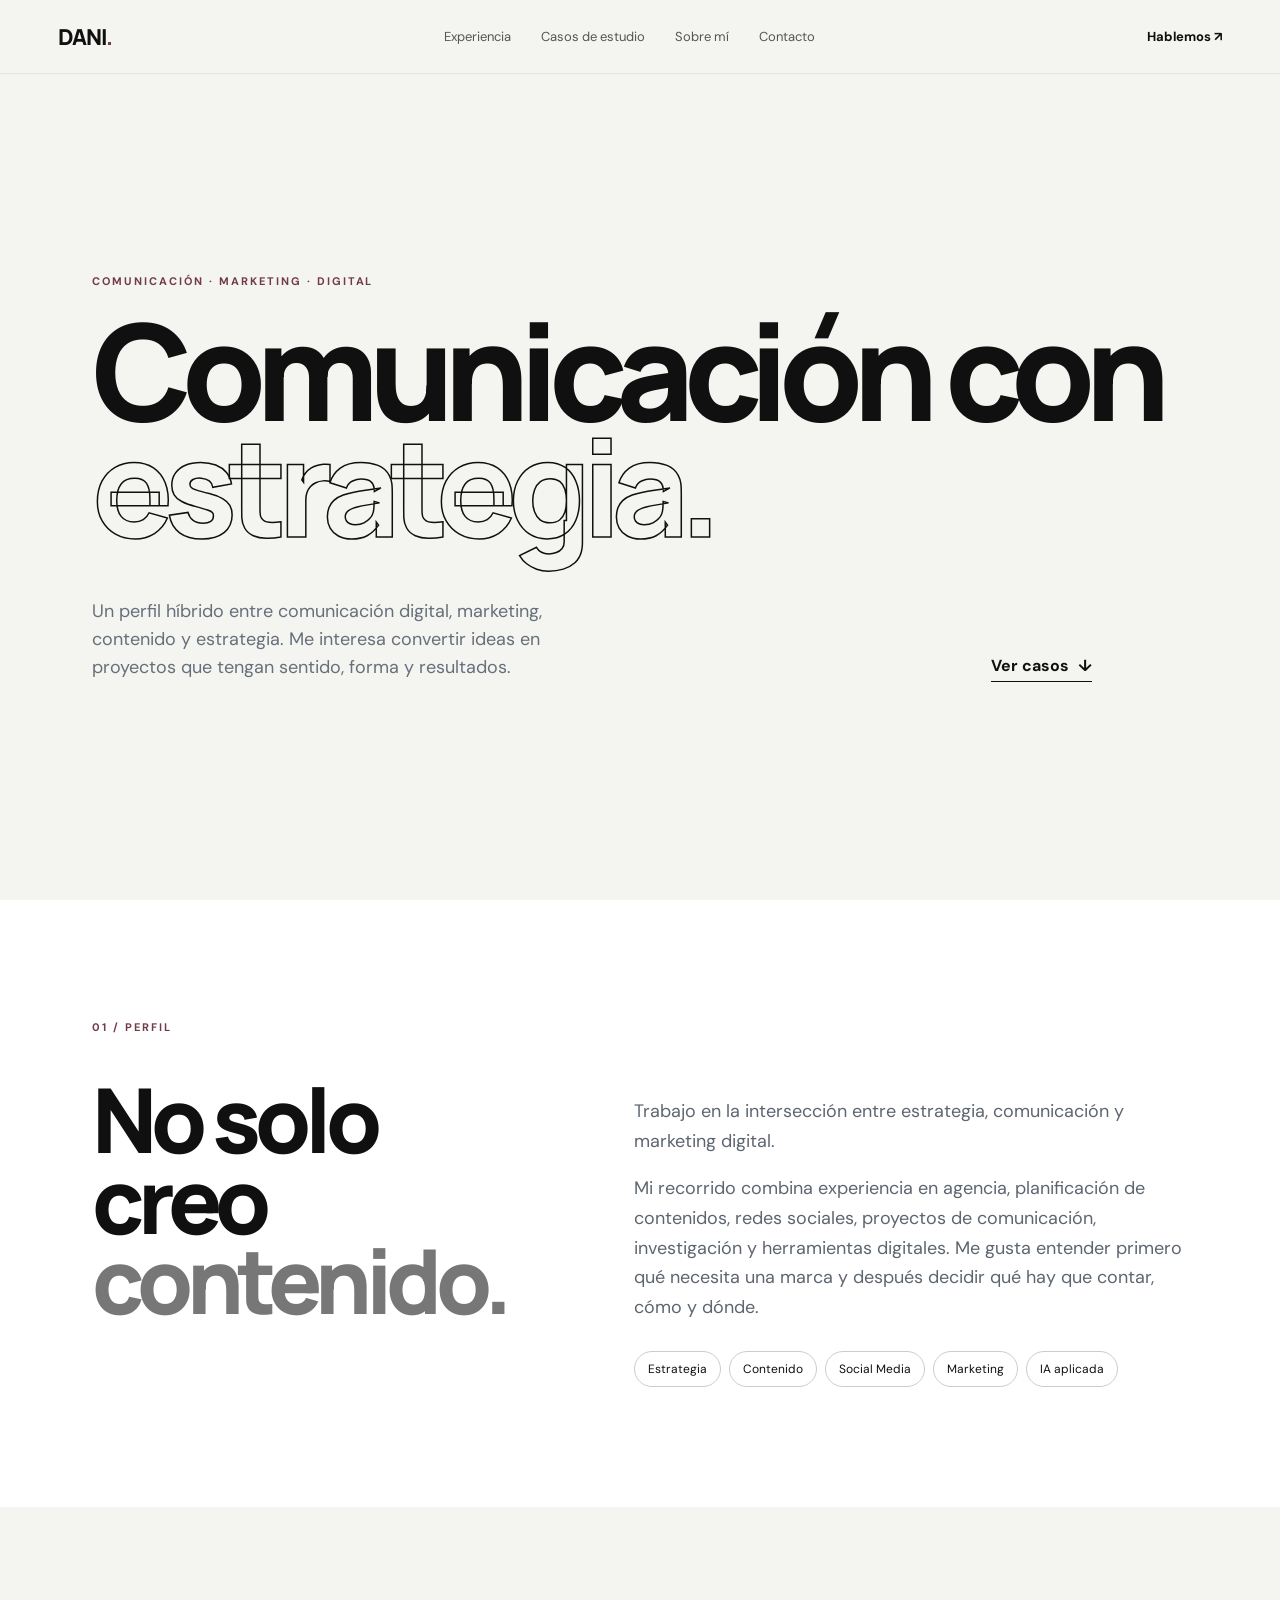
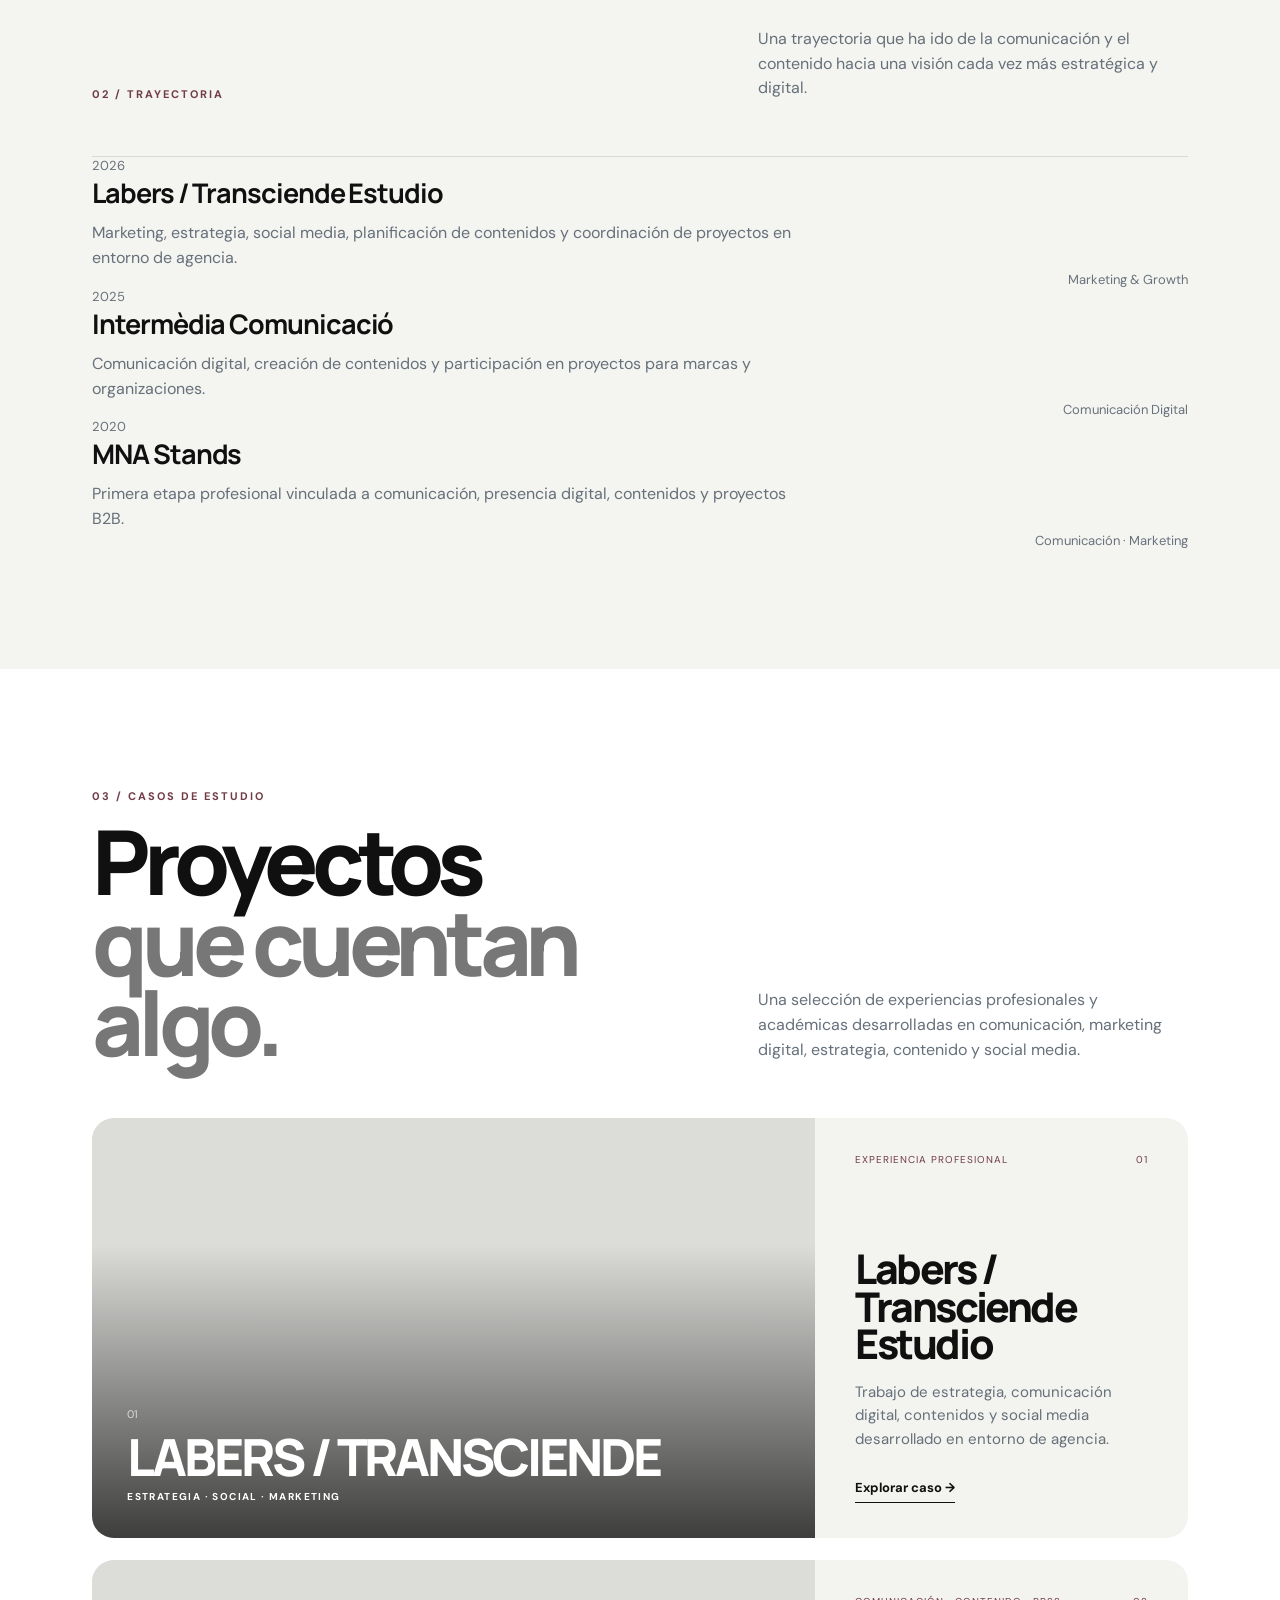
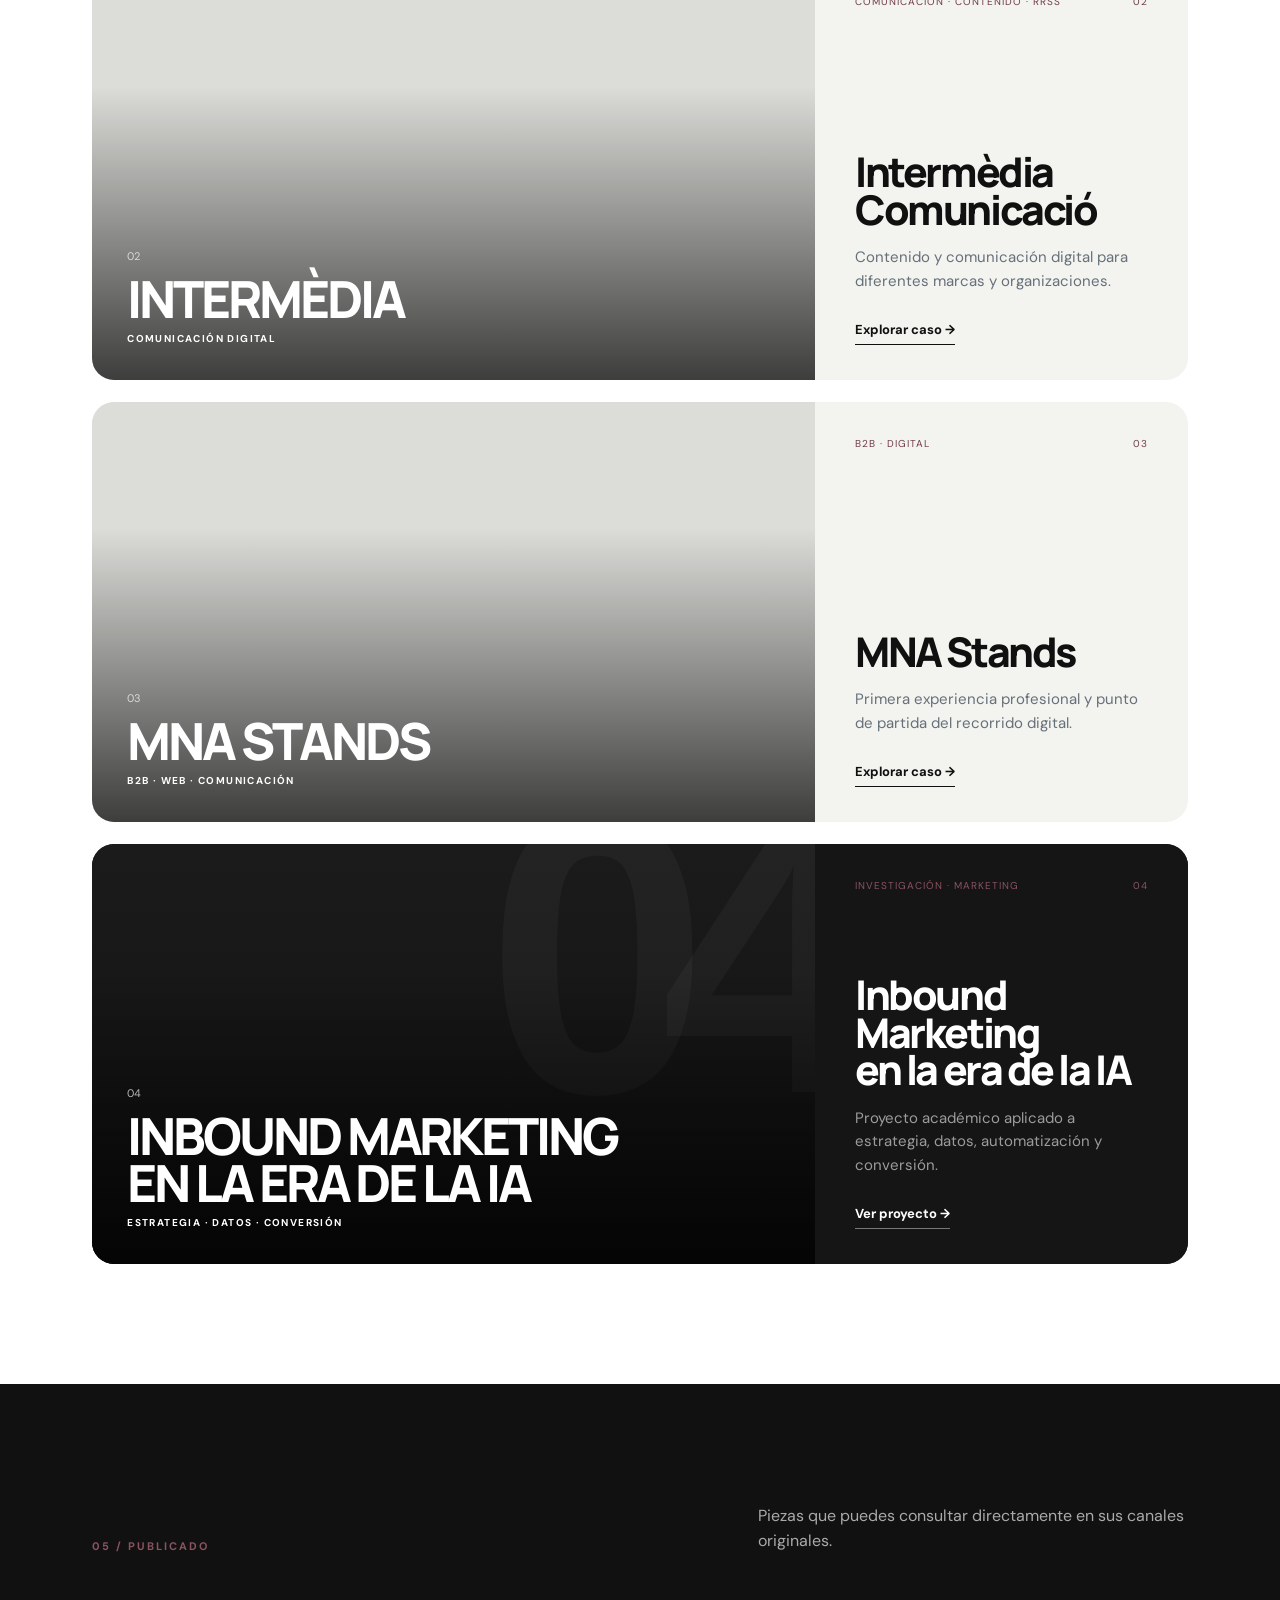
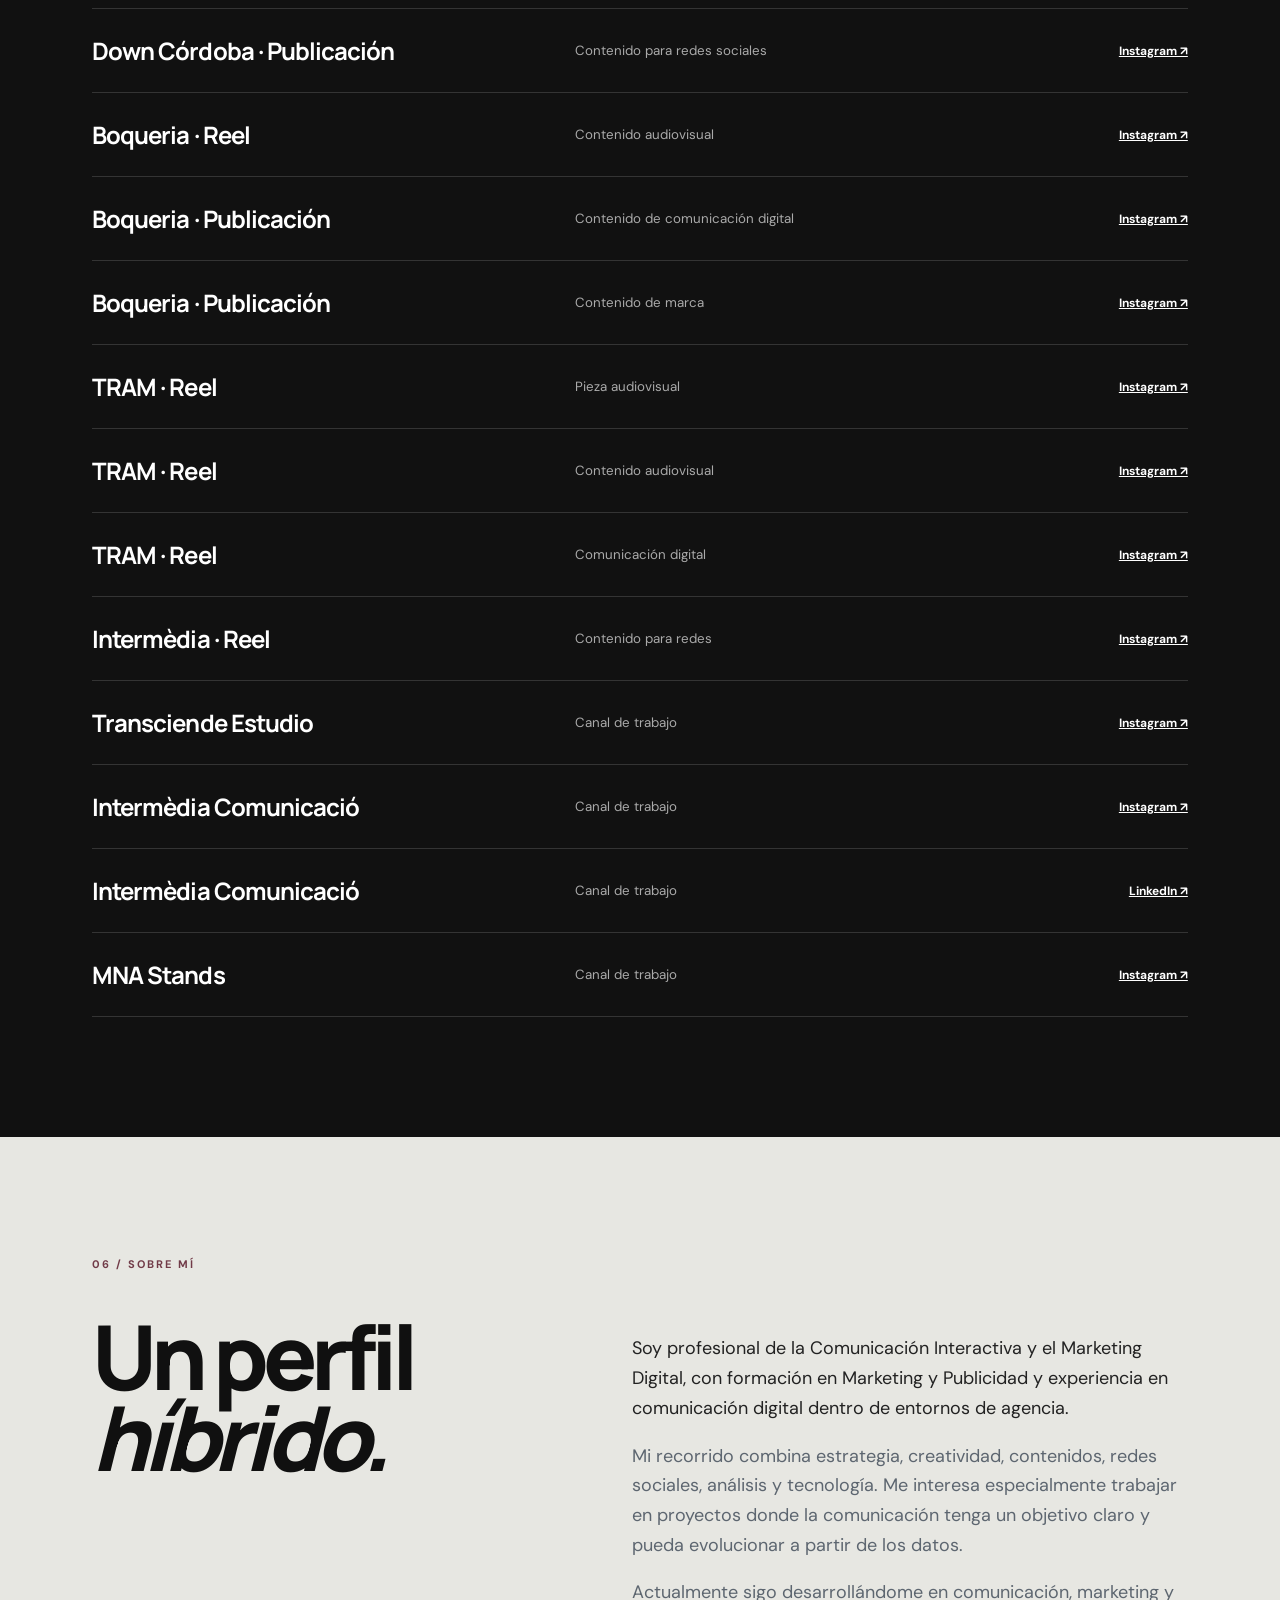
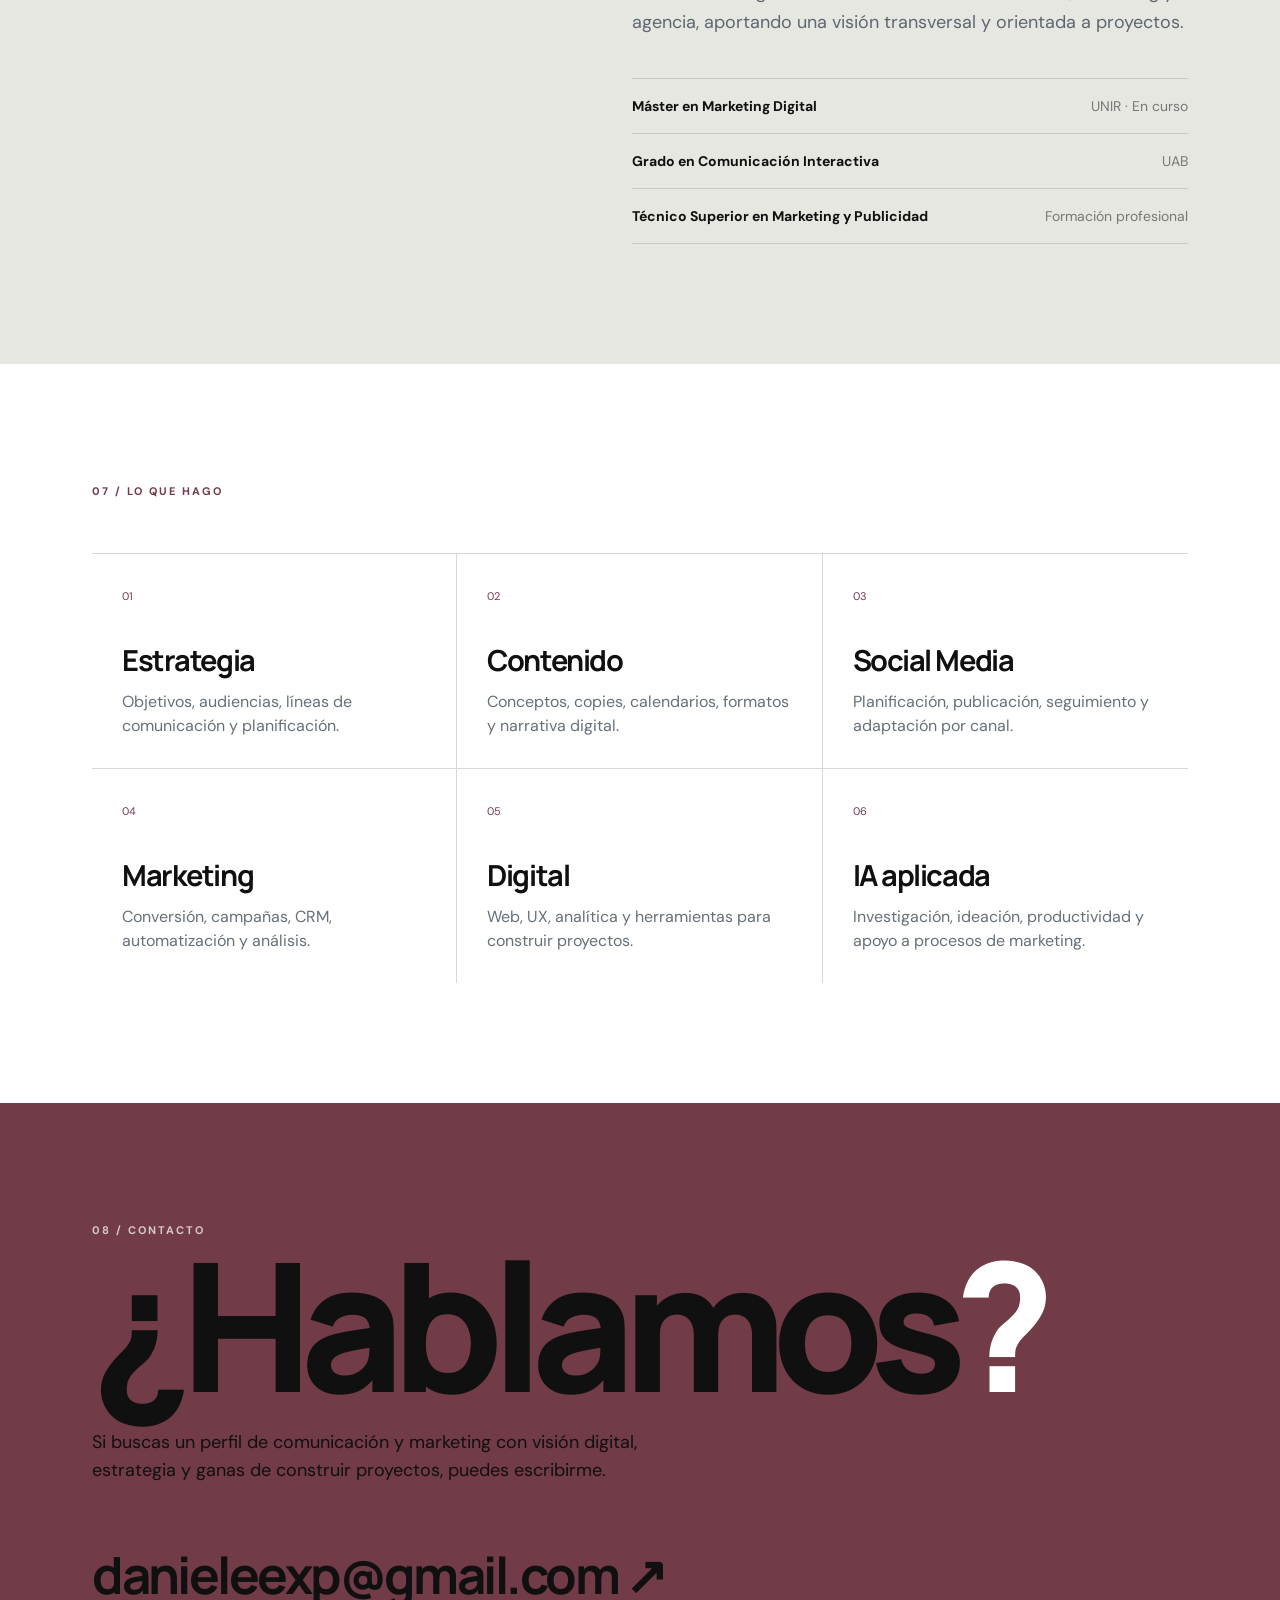
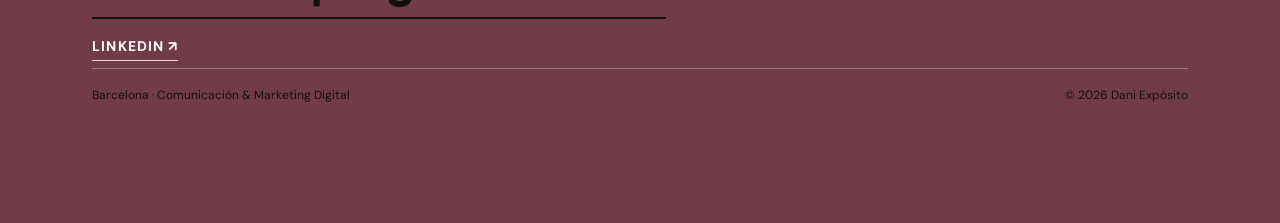
==== index.html @ 9c6cc9e7 "Update index.html" ====
<!DOCTYPE html>
<html lang="es">

<head>
  <meta charset="UTF-8">
  <meta name="viewport" content="width=device-width, initial-scale=1.0">

  <meta
    name="description"
    content="Portfolio de Dani Expósito — Comunicación, Marketing Digital, Estrategia y Contenido."
  >

  <title>Dani Expósito — Comunicación & Marketing Digital</title>

  <link rel="preconnect" href="https://fonts.googleapis.com">
  <link rel="preconnect" href="https://fonts.gstatic.com" crossorigin>

  <link
    href="https://fonts.googleapis.com/css2?family=DM+Sans:wght@400;500;600;700&family=Manrope:wght@400;500;600;700;800&display=swap"
    rel="stylesheet"
  >

  <link rel="stylesheet" href="style.css">
</head>


<body>


<!-- =====================================================
     HEADER
     ===================================================== -->

<header class="site-header">

  <a class="brand" href="index.html">
    DANI<span>.</span>
  </a>

  <nav>
    <a href="#experiencia">Experiencia</a>
    <a href="#proyectos">Casos de estudio</a>
    <a href="#sobre-mi">Sobre mí</a>
    <a href="#contacto">Contacto</a>
  </nav>

  <a class="header-contact" href="#contacto">
    Hablemos ↗
  </a>

</header>



<main>


<!-- =====================================================
     HERO
     ===================================================== -->

<section class="hero">

  <div class="hero-kicker">
    COMUNICACIÓN · MARKETING · DIGITAL
  </div>

  <h1>
    Comunicación con<br>
    <em>estrategia.</em>
  </h1>

  <div class="hero-bottom">

    <p>
      Un perfil híbrido entre comunicación digital,
      marketing, contenido y estrategia. Me interesa
      convertir ideas en proyectos que tengan sentido,
      forma y resultados.
    </p>

    <a class="arrow-link" href="#proyectos">
      Ver casos <span>↓</span>
    </a>

  </div>

</section>



<!-- =====================================================
     PERFIL
     ===================================================== -->

<section class="intro section">

  <div class="section-label">
    01 / PERFIL
  </div>

  <div class="intro-grid">

    <h2>
      No solo creo<br>
      <span>contenido.</span>
    </h2>

    <div>

      <p class="lead">
        Trabajo en la intersección entre estrategia,
        comunicación y marketing digital.
      </p>

      <p>
        Mi recorrido combina experiencia en agencia,
        planificación de contenidos, redes sociales,
        proyectos de comunicación, investigación y
        herramientas digitales. Me gusta entender
        primero qué necesita una marca y después
        decidir qué hay que contar, cómo y dónde.
      </p>

      <div class="tag-row">
        <span>Estrategia</span>
        <span>Contenido</span>
        <span>Social Media</span>
        <span>Marketing</span>
        <span>IA aplicada</span>
      </div>

    </div>

  </div>

</section>



<!-- =====================================================
     EXPERIENCIA
     ===================================================== -->

<section id="experiencia" class="experience section">

  <div class="section-head">

    <div class="section-label">
      02 / TRAYECTORIA
    </div>

    <p>
      Una trayectoria que ha ido de la comunicación
      y el contenido hacia una visión cada vez más
      estratégica y digital.
    </p>

  </div>


  <div class="experience-list">

    <div class="year">
      2026
    </div>

    <div class="exp-main">

      <h3>
        Labers / Transciende Estudio
      </h3>

      <p>
        Marketing, estrategia, social media,
        planificación de contenidos y coordinación
        de proyectos en entorno de agencia.
      </p>

    </div>

    <div class="exp-role">
      Marketing & Growth
    </div>



    <div class="year">
      2025
    </div>

    <div class="exp-main">

      <h3>
        Intermèdia Comunicació
      </h3>

      <p>
        Comunicación digital, creación de contenidos
        y participación en proyectos para marcas
        y organizaciones.
      </p>

    </div>

    <div class="exp-role">
      Comunicación Digital
    </div>



    <div class="year">
      2020
    </div>

    <div class="exp-main">

      <h3>
        MNA Stands
      </h3>

      <p>
        Primera etapa profesional vinculada a
        comunicación, presencia digital, contenidos
        y proyectos B2B.
      </p>

    </div>

    <div class="exp-role">
      Comunicación · Marketing
    </div>

  </div>

</section>



<!-- =====================================================
     CASOS DE ESTUDIO
     ===================================================== -->

<section id="proyectos" class="projects section">


  <div class="section-head">

    <div>

      <div class="section-label">
        03 / CASOS DE ESTUDIO
      </div>

      <h2>
        Proyectos<br>
        <span>que cuentan algo.</span>
      </h2>

    </div>


    <p>
      Una selección de experiencias profesionales y
      académicas desarrolladas en comunicación,
      marketing digital, estrategia, contenido y
      social media.
    </p>

  </div>



  <!-- =================================================
       01 · LABERS / TRANSCIENDE
       ================================================= -->

  <a
    class="case-study"
    href="labers.html"
  >

    <div class="case-study-media">

      <img
        src="img/trasciende_imagen.png"
        alt="Labers / Transciende Estudio"
        onerror="this.style.display='none'"
      >

      <div class="media-placeholder">

        <small>
          01
        </small>

        <strong>
          LABERS / TRANSCIENDE
        </strong>

        <span>
          ESTRATEGIA · SOCIAL · MARKETING
        </span>

      </div>

    </div>



    <div class="case-study-info">

      <div class="case-study-top">

        <span>
          EXPERIENCIA PROFESIONAL
        </span>

        <b>
          01
        </b>

      </div>


      <div class="case-study-content">

        <h3>
          Labers /<br>
          Transciende Estudio
        </h3>

        <p>
          Trabajo de estrategia, comunicación digital,
          contenidos y social media desarrollado en
          entorno de agencia.
        </p>

        <span class="case-study-link">
          Explorar caso →
        </span>

      </div>

    </div>

  </a>



  <!-- =================================================
       02 · INTERMÈDIA
       ================================================= -->

  <a
    class="case-study"
    href="intermedia.html"
  >

    <div class="case-study-media">

      <img
        src="img/intermedia.jpg"
        alt="Intermèdia Comunicació"
        onerror="this.style.display='none'"
      >

      <div class="media-placeholder">

        <small>
          02
        </small>

        <strong>
          INTERMÈDIA
        </strong>

        <span>
          COMUNICACIÓN DIGITAL
        </span>

      </div>

    </div>



    <div class="case-study-info">

      <div class="case-study-top">

        <span>
          COMUNICACIÓN · CONTENIDO · RRSS
        </span>

        <b>
          02
        </b>

      </div>


      <div class="case-study-content">

        <h3>
          Intermèdia<br>
          Comunicació
        </h3>

        <p>
          Contenido y comunicación digital para
          diferentes marcas y organizaciones.
        </p>

        <span class="case-study-link">
          Explorar caso →
        </span>

      </div>

    </div>

  </a>



  <!-- =================================================
       03 · MNA STANDS
       ================================================= -->

  <a
    class="case-study"
    href="mna-stands.html"
  >

    <div class="case-study-media">

      <img
        src="img/mna-stands.jpg"
        alt="MNA Stands"
        onerror="this.style.display='none'"
      >

      <div class="media-placeholder">

        <small>
          03
        </small>

        <strong>
          MNA STANDS
        </strong>

        <span>
          B2B · WEB · COMUNICACIÓN
        </span>

      </div>

    </div>



    <div class="case-study-info">

      <div class="case-study-top">

        <span>
          B2B · DIGITAL
        </span>

        <b>
          03
        </b>

      </div>


      <div class="case-study-content">

        <h3>
          MNA Stands
        </h3>

        <p>
          Primera experiencia profesional y punto
          de partida del recorrido digital.
        </p>

        <span class="case-study-link">
          Explorar caso →
        </span>

      </div>

    </div>

  </a>



  <!-- =================================================
       04 · TFG / TFM
       ================================================= -->

  <a
    class="case-study case-study-dark"
    href="investigacion.html"
  >

    <div class="case-study-media">

      <div class="media-placeholder">

        <small>
          04
        </small>

        <strong>
          INBOUND MARKETING<br>
          EN LA ERA DE LA IA
        </strong>

        <span>
          ESTRATEGIA · DATOS · CONVERSIÓN
        </span>

      </div>

    </div>



    <div class="case-study-info">

      <div class="case-study-top">

        <span>
          INVESTIGACIÓN · MARKETING
        </span>

        <b>
          04
        </b>

      </div>


      <div class="case-study-content">

        <h3>
          Inbound Marketing<br>
          en la era de la IA
        </h3>

        <p>
          Proyecto académico aplicado a estrategia,
          datos, automatización y conversión.
        </p>

        <span class="case-study-link">
          Ver proyecto →
        </span>

      </div>

    </div>

  </a>


</section>



<!-- =====================================================
     PUBLICADO
     ===================================================== -->

<section class="publications section dark-section">

  <div class="section-head">

    <div class="section-label">
      05 / PUBLICADO
    </div>

    <p>
      Piezas que puedes consultar directamente
      en sus canales originales.
    </p>

  </div>


  <div class="publication-list">

    <a
      href="https://www.instagram.com/p/DaVOcYaD4kg/?hl=es&img_index=1"
      target="_blank"
      rel="noopener noreferrer"
    >
      <span>Down Córdoba · Publicación</span>
      <small>Contenido para redes sociales</small>
      <b>Instagram ↗</b>
    </a>


    <a
      href="https://www.instagram.com/reel/DHYIHi6IYir/"
      target="_blank"
      rel="noopener noreferrer"
    >
      <span>Boqueria · Reel</span>
      <small>Contenido audiovisual</small>
      <b>Instagram ↗</b>
    </a>


    <a
      href="https://www.instagram.com/p/DJcIIlnoTww/?img_index=8"
      target="_blank"
      rel="noopener noreferrer"
    >
      <span>Boqueria · Publicación</span>
      <small>Contenido de comunicación digital</small>
      <b>Instagram ↗</b>
    </a>


    <a
      href="https://www.instagram.com/p/DGdpDsIo3sz/?img_index=1"
      target="_blank"
      rel="noopener noreferrer"
    >
      <span>Boqueria · Publicación</span>
      <small>Contenido de marca</small>
      <b>Instagram ↗</b>
    </a>


    <a
      href="https://www.instagram.com/reel/DL7uZu2Iaj8/"
      target="_blank"
      rel="noopener noreferrer"
    >
      <span>TRAM · Reel</span>
      <small>Pieza audiovisual</small>
      <b>Instagram ↗</b>
    </a>


    <a
      href="https://www.instagram.com/reel/DHLBnDSotpQ/"
      target="_blank"
      rel="noopener noreferrer"
    >
      <span>TRAM · Reel</span>
      <small>Contenido audiovisual</small>
      <b>Instagram ↗</b>
    </a>


    <a
      href="https://www.instagram.com/reel/DJ8pCB6o3V2/"
      target="_blank"
      rel="noopener noreferrer"
    >
      <span>TRAM · Reel</span>
      <small>Comunicación digital</small>
      <b>Instagram ↗</b>
    </a>


    <a
      href="https://www.instagram.com/reel/DJrk8JqAVp0/"
      target="_blank"
      rel="noopener noreferrer"
    >
      <span>Intermèdia · Reel</span>
      <small>Contenido para redes</small>
      <b>Instagram ↗</b>
    </a>


    <a
      href="https://www.instagram.com/trasciende_estudio/"
      target="_blank"
      rel="noopener noreferrer"
    >
      <span>Transciende Estudio</span>
      <small>Canal de trabajo</small>
      <b>Instagram ↗</b>
    </a>


    <a
      href="https://www.instagram.com/intermediacomunicacio/?hl=es"
      target="_blank"
      rel="noopener noreferrer"
    >
      <span>Intermèdia Comunicació</span>
      <small>Canal de trabajo</small>
      <b>Instagram ↗</b>
    </a>


    <a
      href="https://www.linkedin.com/company/intermedia-comunicacio/"
      target="_blank"
      rel="noopener noreferrer"
    >
      <span>Intermèdia Comunicació</span>
      <small>Canal de trabajo</small>
      <b>LinkedIn ↗</b>
    </a>


    <a
      href="https://www.instagram.com/mnastands/?hl=es"
      target="_blank"
      rel="noopener noreferrer"
    >
      <span>MNA Stands</span>
      <small>Canal de trabajo</small>
      <b>Instagram ↗</b>
    </a>

  </div>

</section>



<!-- =====================================================
     SOBRE MÍ
     ===================================================== -->

<section id="sobre-mi" class="about section">

  <div class="section-label">
    06 / SOBRE MÍ
  </div>


  <div class="about-grid">

    <h2>
      Un perfil<br>
      <em>híbrido.</em>
    </h2>


    <div class="about-copy">

      <p class="lead">
        Soy profesional de la Comunicación Interactiva
        y el Marketing Digital, con formación en Marketing
        y Publicidad y experiencia en comunicación digital
        dentro de entornos de agencia.
      </p>


      <p>
        Mi recorrido combina estrategia, creatividad,
        contenidos, redes sociales, análisis y tecnología.
        Me interesa especialmente trabajar en proyectos
        donde la comunicación tenga un objetivo claro y
        pueda evolucionar a partir de los datos.
      </p>


      <p>
        Actualmente sigo desarrollándome en comunicación,
        marketing y agencia, aportando una visión transversal
        y orientada a proyectos.
      </p>


      <div class="education">

        <div>
          <strong>
            Máster en Marketing Digital
          </strong>

          <span>
            UNIR · En curso
          </span>
        </div>


        <div>
          <strong>
            Grado en Comunicación Interactiva
          </strong>

          <span>
            UAB
          </span>
        </div>


        <div>
          <strong>
            Técnico Superior en Marketing y Publicidad
          </strong>

          <span>
            Formación profesional
          </span>
        </div>

      </div>

    </div>

  </div>

</section>



<!-- =====================================================
     SKILLS
     ===================================================== -->

<section class="skills section">

  <div class="section-label">
    07 / LO QUE HAGO
  </div>


  <div class="skills-grid">

    <div>
      <span>01</span>
      <h3>Estrategia</h3>
      <p>
        Objetivos, audiencias, líneas de comunicación
        y planificación.
      </p>
    </div>


    <div>
      <span>02</span>
      <h3>Contenido</h3>
      <p>
        Conceptos, copies, calendarios, formatos
        y narrativa digital.
      </p>
    </div>


    <div>
      <span>03</span>
      <h3>Social Media</h3>
      <p>
        Planificación, publicación, seguimiento
        y adaptación por canal.
      </p>
    </div>


    <div>
      <span>04</span>
      <h3>Marketing</h3>
      <p>
        Conversión, campañas, CRM, automatización
        y análisis.
      </p>
    </div>


    <div>
      <span>05</span>
      <h3>Digital</h3>
      <p>
        Web, UX, analítica y herramientas para
        construir proyectos.
      </p>
    </div>


    <div>
      <span>06</span>
      <h3>IA aplicada</h3>
      <p>
        Investigación, ideación, productividad
        y apoyo a procesos de marketing.
      </p>
    </div>

  </div>

</section>



<!-- =====================================================
     CONTACTO
     ===================================================== -->

<section id="contacto" class="contact section">

  <div class="section-label">
    08 / CONTACTO
  </div>


  <h2>
    ¿Hablamos<span>?</span>
  </h2>


  <p>
    Si buscas un perfil de comunicación y marketing
    con visión digital, estrategia y ganas de construir
    proyectos, puedes escribirme.
  </p>


  <div class="contact-links">

    <a
      href="mailto:danieleexp@gmail.com"
      class="contact-email"
    >
      danieleexp@gmail.com ↗
    </a>


    <!-- CAMBIA ESTE ENLACE POR TU LINKEDIN -->

    <a
      href="#"
      class="contact-linkedin"
      target="_blank"
      rel="noopener noreferrer"
    >
      LinkedIn ↗
    </a>

  </div>


  <div class="contact-footer">

    <span>
      Barcelona · Comunicación & Marketing Digital
    </span>

    <span>
      © 2026 Dani Expósito
    </span>

  </div>

</section>


</main>



<script src="script.js"></script>

</body>
</html>
---- style.css ----
:root{
  --bg:#f4f4f0;
  --paper:#ffffff;
    
  --ink:#101010;
  --muted:#66707a;
  --line:#d9d9d3;

  --acid:#713B48;
  --acid-dark:#5E303C;
  --acid-light:#8A5360;

  --dark:#111;

  --radius:22px;
}


/* =========================================================
   RESET
   ========================================================= */

*{
  box-sizing:border-box;
}

html{
  scroll-behavior:smooth;
}

body{
  margin:0;
  background:var(--bg);
  color:var(--ink);

  font-family:"DM Sans", Arial, sans-serif;

  -webkit-font-smoothing:antialiased;
  text-rendering:optimizeLegibility;
}

a{
  color:inherit;
  text-decoration:none;
}

img{
  max-width:100%;
}

button,
input,
textarea,
select{
  font:inherit;
}


/* =========================================================
   HEADER
   ========================================================= */

.site-header{
  position:sticky;
  top:0;
  z-index:50;

  height:74px;

  padding:0 4.5vw;

  display:flex;
  align-items:center;
  justify-content:space-between;

  background:rgba(244,244,240,.94);

  border-bottom:1px solid rgba(16,16,16,.07);
}

.brand{
  font-family:Manrope, sans-serif;

  font-weight:800;
  font-size:22px;

  letter-spacing:-.06em;
}

.brand span{
  color:var(--acid);
}

.site-header nav{
  display:flex;
  gap:30px;

  font-size:13px;
  color:#555;
}

.site-header nav a{
  transition:color .2s ease;
}

.site-header nav a:hover{
  color:var(--acid);
}

.header-contact{
  font-weight:700;
  font-size:13px;

  transition:color .2s ease;
}

.header-contact:hover{
  color:var(--acid);
}


/* =========================================================
   SECTIONS
   ========================================================= */

.section{
  padding:120px 7.2vw;
}

.section-label,
.eyebrow{
  font-size:11px;

  letter-spacing:.18em;

  font-weight:700;

  color:var(--acid);

  text-transform:uppercase;
}


/* =========================================================
   HERO
   ========================================================= */

.hero{
  min-height:calc(100vh - 74px);

  padding:8vh 7.2vw 10vh;

  display:flex;
  flex-direction:column;
  justify-content:center;

  position:relative;
}

.hero-kicker{
  font-size:11px;

  letter-spacing:.18em;

  font-weight:700;

  margin-bottom:24px;

  color:var(--acid);
}

.hero h1{
  font:800 clamp(68px,10.5vw,170px)/.86 Manrope,sans-serif;

  letter-spacing:-.075em;

  margin:0;

  max-width:1200px;
}

.hero h1 em{
  font-style:normal;

  -webkit-text-stroke:1.5px var(--ink);

  color:transparent;
}

.hero-bottom{
  display:flex;

  justify-content:space-between;
  align-items:flex-end;

  gap:40px;

  max-width:1000px;

  margin-top:55px;
}

.hero-bottom p{
  max-width:520px;

  color:var(--muted);

  font-size:18px;

  line-height:1.55;

  margin:0;
}

.arrow-link{
  font-weight:700;

  border-bottom:1px solid var(--ink);

  padding-bottom:5px;

  white-space:nowrap;
}

.arrow-link span{
  margin-left:5px;
}


/* =========================================================
   INTRO
   ========================================================= */

.intro{
  background:var(--paper);
}

.intro-grid,
.about-grid{
  display:grid;

  grid-template-columns:1fr 1.35fr;

  gap:10vw;

  margin-top:45px;
}

h2{
  font:800 clamp(52px,7vw,104px)/.9 Manrope,sans-serif;

  letter-spacing:-.07em;

  margin:0;
}

h2 span{
  color:#777;
}

.lead{
  font-size:25px;

  line-height:1.35;

  color:#242424;
}

.intro p,
.about-copy p{
  font-size:18px;

  line-height:1.65;

  color:#5d6670;
}

.tag-row{
  display:flex;

  flex-wrap:wrap;

  gap:8px;

  margin-top:28px;
}

.tag-row span{
  border:1px solid #ccc;

  padding:9px 13px;

  border-radius:100px;

  font-size:12px;
}


/* =========================================================
   SECTION HEAD
   ========================================================= */

.section-head{
  display:flex;

  justify-content:space-between;

  gap:50px;

  align-items:flex-end;

  margin-bottom:55px;
}

.section-head > p{
  max-width:430px;

  color:var(--muted);

  font-size:16px;

  line-height:1.55;

  margin:0;
}


/* =========================================================
   EXPERIENCIA
   ========================================================= */

.experience-list{
  border-top:1px solid var(--line);
}

.experience-item{
  display:grid;

  grid-template-columns:150px 1fr 210px;

  gap:35px;

  padding:38px 0;

  border-bottom:1px solid var(--line);

  align-items:start;
}

.experience-item:hover{
 background:rgba(113,59,72,.08);
}

.year,
.exp-role{
  font-size:13px;

  color:#68727c;
}

.exp-role{
  text-align:right;
}

.exp-main h3{
  font:700 27px Manrope,sans-serif;

  margin:0 0 10px;

  letter-spacing:-.04em;
}

.exp-main h3 span{
  font-size:17px;

  color:var(--acid);
}

.exp-main p{
  margin:0;

  max-width:720px;

  color:var(--muted);

  font-size:16px;

  line-height:1.55;
}


/* =========================================================
   CASOS DE ESTUDIO
   Todos los casos tienen la misma estructura:
   VISUAL | INFORMACIÓN
   ========================================================= */

.projects{
  background:var(--paper);
}

.projects > .section-head h2{
  margin-top:18px;
}


/* =========================================================
   CASE STUDY
   ========================================================= */

.case-study{
  display:grid;

  grid-template-columns:1.65fr .85fr;

  min-height:420px;

  margin-top:22px;

  background:#f3f3ef;

  border-radius:var(--radius);

  overflow:hidden;

  color:var(--ink);

  text-decoration:none;
}


/* =========================================================
   CASE STUDY — MEDIA
   ========================================================= */

.case-study-media{
  position:relative;

  min-height:420px;

  overflow:hidden;

  background:#dcdcd9;
}

.case-study-media img{
  width:100%;
  height:100%;

  display:block;

  object-fit:cover;
}


/* Placeholder */

.case-study-media .media-placeholder{
  position:absolute;

  inset:0;

  display:flex;

  flex-direction:column;

  justify-content:flex-end;

  padding:35px;

  background:
    linear-gradient(
      180deg,
      transparent 30%,
      rgba(0,0,0,.72)
    );

  color:#fff;
}

.case-study-media .media-placeholder small{
  margin-bottom:12px;

  font-size:11px;

  opacity:.7;
}

.case-study-media .media-placeholder strong{
  font:800 clamp(32px,4vw,58px)/.92 Manrope,sans-serif;

  letter-spacing:-.06em;
}

.case-study-media .media-placeholder span{
  margin-top:10px;

  font-size:10px;

  font-weight:700;

  letter-spacing:.14em;
}


/* =========================================================
   CASE STUDY — INFO
   ========================================================= */

.case-study-info{
  padding:35px 40px;

  display:flex;

  flex-direction:column;

  justify-content:space-between;
}

.case-study-top{
  display:flex;

  justify-content:space-between;

  align-items:flex-start;

  color:var(--acid);

  font-size:10px;

  letter-spacing:.1em;

  text-transform:uppercase;
}

.case-study-top b{
  font-weight:400;
}

.case-study-content{
  max-width:470px;
}

.case-study-content h3{
  margin:0 0 18px;

  font:800 clamp(34px,3.2vw,52px)/.92 Manrope,sans-serif;

  letter-spacing:-.06em;
}

.case-study-content p{
  margin:0;

  color:var(--muted);

  font-size:15px;

  line-height:1.55;
}

.case-study-link{
  display:inline-block;

  margin-top:28px;

  padding-bottom:6px;

  border-bottom:1px solid var(--ink);

  font-size:13px;

  font-weight:700;
}


/* =========================================================
   TFG / TFM
   ========================================================= */

.case-study-dark{
  background:#151515;

  color:#fff;
}

.case-study-dark .case-study-info{
  background:#151515;
}

.case-study-dark .case-study-top{
  color:var(--acid-light);
}

.case-study-dark .case-study-content p{
  color:#9c9c9c;
}

.case-study-dark .case-study-link{
  color:#fff;

  border-color:#777;
}

.case-study-dark .case-study-media{
  background:
    linear-gradient(
      180deg,
      #1b1b1b 0%,
      #151515 55%,
      #101010 100%
    );
}

.case-study-dark .case-study-media::before{
  content:"04";

  position:absolute;

  right:-20px;
  top:-90px;

  font-family:Arial,Helvetica,sans-serif;

  font-size:400px;

  font-weight:700;

  line-height:1;

  letter-spacing:-.12em;

  color:rgba(255,255,255,.035);

  pointer-events:none;
}


/* =========================================================
   AUDIOVISUAL
   ========================================================= */

.showcase{
  background:#e8e8e3;
}

.video-grid{
  display:grid;

  grid-template-columns:1fr 1fr;

  gap:25px;
}

.video-card{
  background:#111;

  color:#fff;

  border-radius:var(--radius);

  overflow:hidden;
}

.video-frame{
  aspect-ratio:16/10;

  background:#1b1b1b;

  position:relative;
}

.video-frame video{
  width:100%;
  height:100%;

  object-fit:cover;

  display:block;
}

.video-fallback{
  position:absolute;

  inset:0;

  display:flex;

  align-items:center;
  justify-content:center;

  color:#888;

  font-size:13px;

  pointer-events:none;
}

.video-caption{
  display:flex;

  justify-content:space-between;

  padding:18px 22px;

  font-size:12px;

  letter-spacing:.08em;
}

.video-caption a{
  text-decoration:underline;
}


/* =========================================================
   PUBLICACIONES
   ========================================================= */

.dark-section{
  background:#111;

  color:#fff;
}

.dark-section .section-label{
  color:var(--acid-light);
}

.dark-section .section-head p{
  color:#aaa;
}

.publication-list{
  border-top:1px solid #343434;
}

.publication-list a{
  display:grid;

  grid-template-columns:1fr 1fr 130px;

  gap:20px;

  padding:25px 0;

  border-bottom:1px solid #343434;

  align-items:center;
}

.publication-list a:hover{
  background:rgba(255,255,255,.025);
}

.publication-list span{
  font:700 24px Manrope,sans-serif;

  letter-spacing:-.04em;
}

.publication-list small{
  color:#aaa;
}

.publication-list b{
  font-size:12px;

  text-align:right;

  text-decoration:underline;
}


/* =========================================================
   SOBRE MÍ
   ========================================================= */

.about{
  background:#e7e7e2;
}

.about-copy .lead{
  color:#222;
}

.education{
  margin-top:40px;

  border-top:1px solid #c9c9c3;
}

.education div{
  display:flex;

  justify-content:space-between;

  padding:18px 0;

  border-bottom:1px solid #c9c9c3;

  font-size:14px;
}

.education span{
  color:#777;
}


/* =========================================================
   SKILLS
   ========================================================= */

.skills{
  background:#fff;
}

.skills-grid{
  display:grid;

  grid-template-columns:repeat(3,1fr);

  margin-top:55px;
}

.skills-grid div{
  padding:30px;

  border-top:1px solid var(--line);

  border-right:1px solid var(--line);
}

.skills-grid div:nth-child(3n){
  border-right:0;
}

.skills-grid span{
  font-size:11px;

  color:var(--acid);
}

.skills-grid h3{
  font:700 29px Manrope,sans-serif;

  letter-spacing:-.05em;

  margin:35px 0 10px;
}

.skills-grid p{
  color:var(--muted);

  line-height:1.5;

  margin:0;
}


/* =========================================================
   CONTACTO
   ========================================================= */

.contact{
  background:var(--acid);

  min-height:80vh;

  display:flex;

  flex-direction:column;

  justify-content:space-between;
}

.contact .section-label{
  color:rgba(255,255,255,.72);
}

.contact h2{
  font-size:clamp(80px,14vw,200px);
}

.contact h2 span{
  color:#fff;
}

.contact > p{
  max-width:560px;

  font-size:18px;

  line-height:1.55;
}


/* =========================================================
   CONTACT LINKS
   ========================================================= */

.contact-links{
  display:flex;

  flex-direction:column;

  align-items:flex-start;

  gap:18px;

  margin-top:30px;
}

.contact-email{
  font:700 clamp(25px,4vw,55px) Manrope,sans-serif;

  letter-spacing:-.05em;

  border-bottom:2px solid;

  padding-bottom:8px;
}

.contact-linkedin{
  display:inline-block;

  font-size:14px;

  font-weight:700;

  letter-spacing:.08em;

  text-transform:uppercase;

  border-bottom:1px solid rgba(255,255,255,.8);

  padding-bottom:5px;

  color:#fff;
}

.contact-linkedin:hover{
  color:#fff;

  border-color:#fff;
}

.contact-footer{
  display:flex;

  justify-content:space-between;

  border-top:1px solid rgba(255,255,255,.3);

  padding-top:18px;

  font-size:12px;
}


/* =========================================================
   SELECCIÓN DE TEXTO
   ========================================================= */

::selection{
  background:var(--acid);

  color:#fff;
}


/* =========================================================
   TABLET
   ========================================================= */

@media(max-width:900px){

  .site-header nav{
    display:none;
  }

  .section{
    padding:80px 6vw;
  }

  .hero{
    padding-left:6vw;
    padding-right:6vw;
  }

  .hero h1{
    font-size:18vw;
  }

  .hero-bottom,
  .section-head{
    display:block;
  }

  .hero-bottom p{
    margin-bottom:30px;
  }

  .intro-grid,
  .about-grid{
    grid-template-columns:1fr;

    gap:50px;
  }

  .experience-item{
    grid-template-columns:80px 1fr;
  }

  .exp-role{
    display:none;
  }

  /*
     Casos de estudio:
     seguimos manteniendo VISUAL | INFO
     en tablet, pero reducimos proporciones.
  */

  .case-study{
    grid-template-columns:1.25fr .75fr;

    min-height:360px;
  }

  .case-study-media{
    min-height:360px;
  }

  .case-study-info{
    padding:28px;
  }

  .case-study-content h3{
    font-size:40px;
  }

  .video-grid{
    grid-template-columns:1fr;
  }

  .skills-grid{
    grid-template-columns:1fr 1fr;
  }

  .skills-grid div:nth-child(3n){
    border-right:1px solid var(--line);
  }

  .skills-grid div:nth-child(2n){
    border-right:0;
  }

  .publication-list a{
    grid-template-columns:1fr 110px;
  }

  .publication-list small{
    display:none;
  }

}


/* =========================================================
   MÓVIL
   ========================================================= */

@media(max-width:600px){

  .site-header{
    padding:0 5vw;
  }

  .header-contact{
    display:none;
  }

  .hero{
    min-height:85vh;
  }

  .hero h1{
    font-size:18vw;
  }

  .hero-bottom p{
    font-size:16px;
  }

  .section{
    padding:70px 5vw;
  }

  h2{
    font-size:56px;
  }

  /*
     En móvil cada caso pasa a vertical.
  */

  .case-study{
    grid-template-columns:1fr;

    min-height:0;
  }

  .case-study-media{
    min-height:300px;
  }

  .case-study-info{
    min-height:300px;

    padding:28px;
  }

  .case-study-content h3{
    font-size:38px;
  }

  .case-study-media .media-placeholder{
    padding:28px;
  }

  .case-study-media .media-placeholder strong{
    font-size:38px;
  }

  .skills-grid{
    grid-template-columns:1fr;
  }

  .skills-grid div,
  .skills-grid div:nth-child(3n),
  .skills-grid div:nth-child(2n){
    border-right:0;
  }

  .publication-list span{
    font-size:18px;
  }

  .contact h2{
    font-size:22vw;
  }

  .contact-email{
    font-size:25px;
  }

  .contact-footer{
    display:block;
  }

  .contact-footer span{
    display:block;

    margin-top:8px;
  }

}
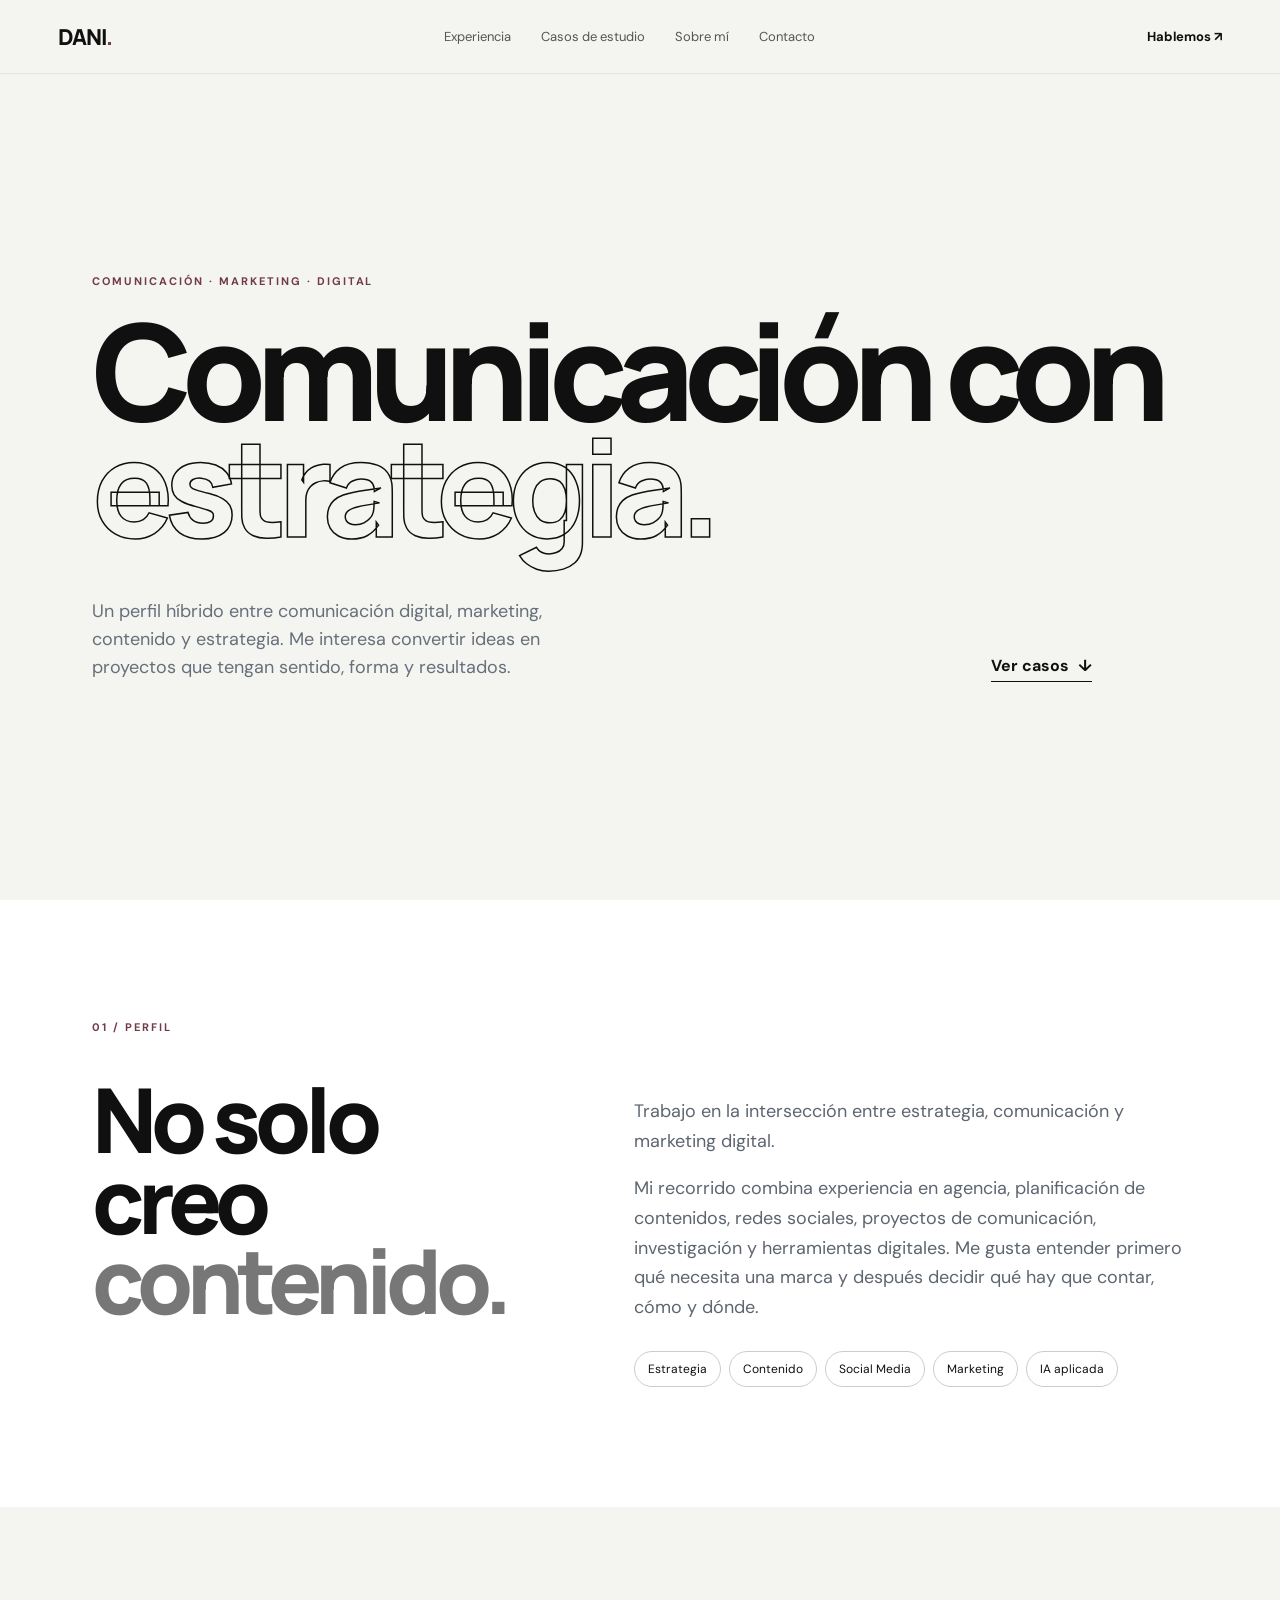
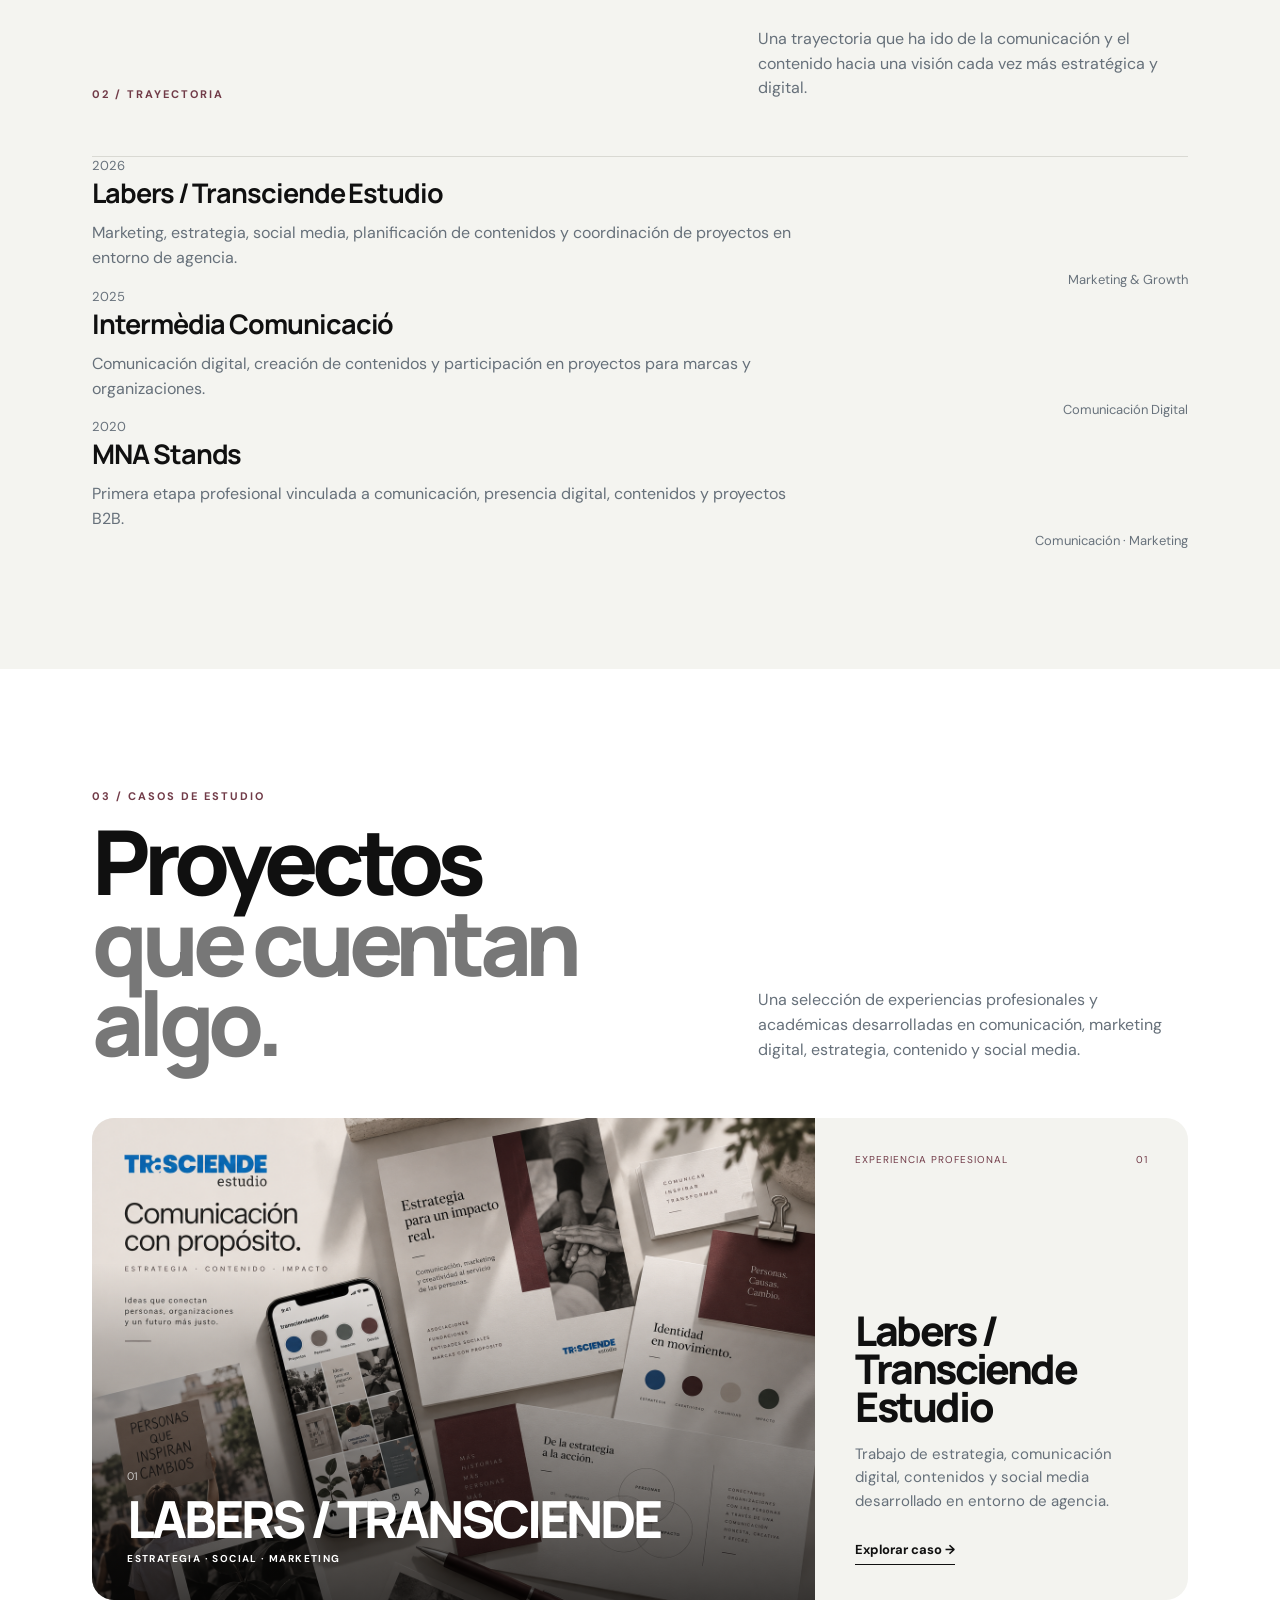
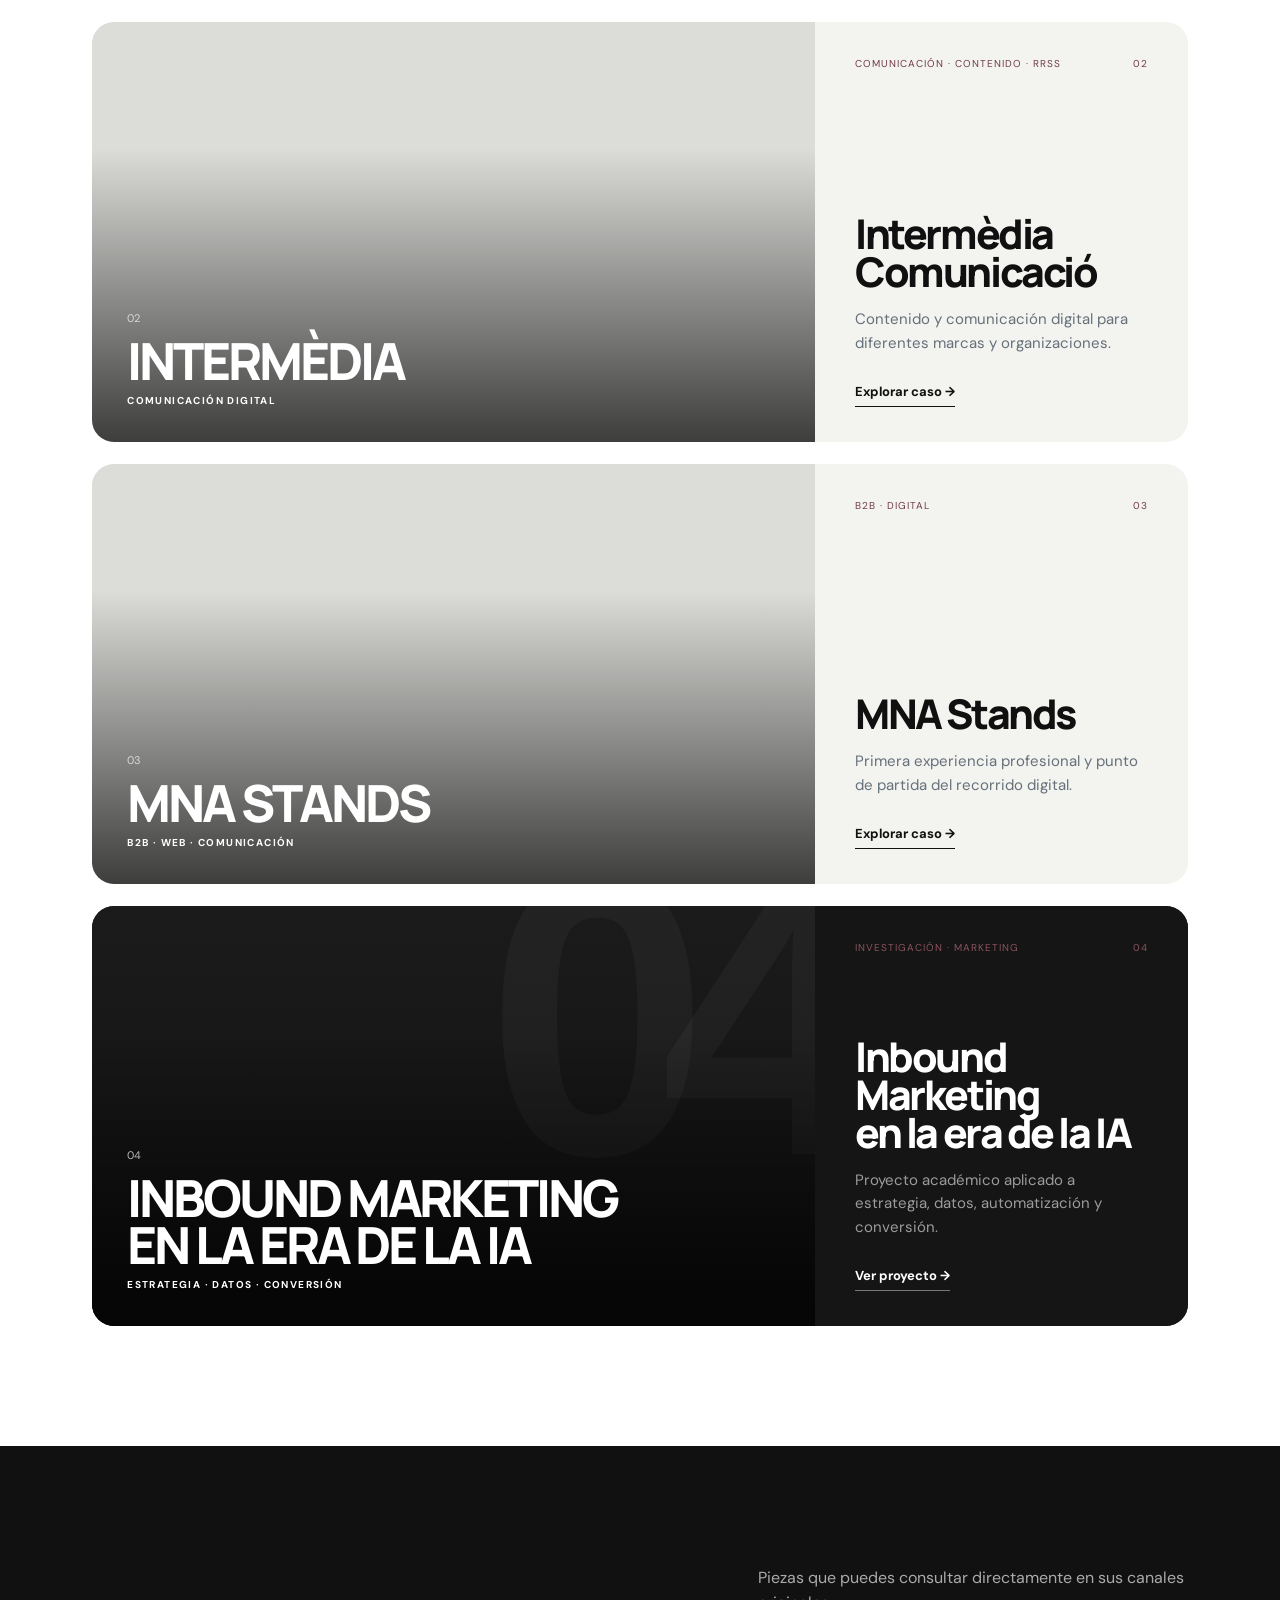
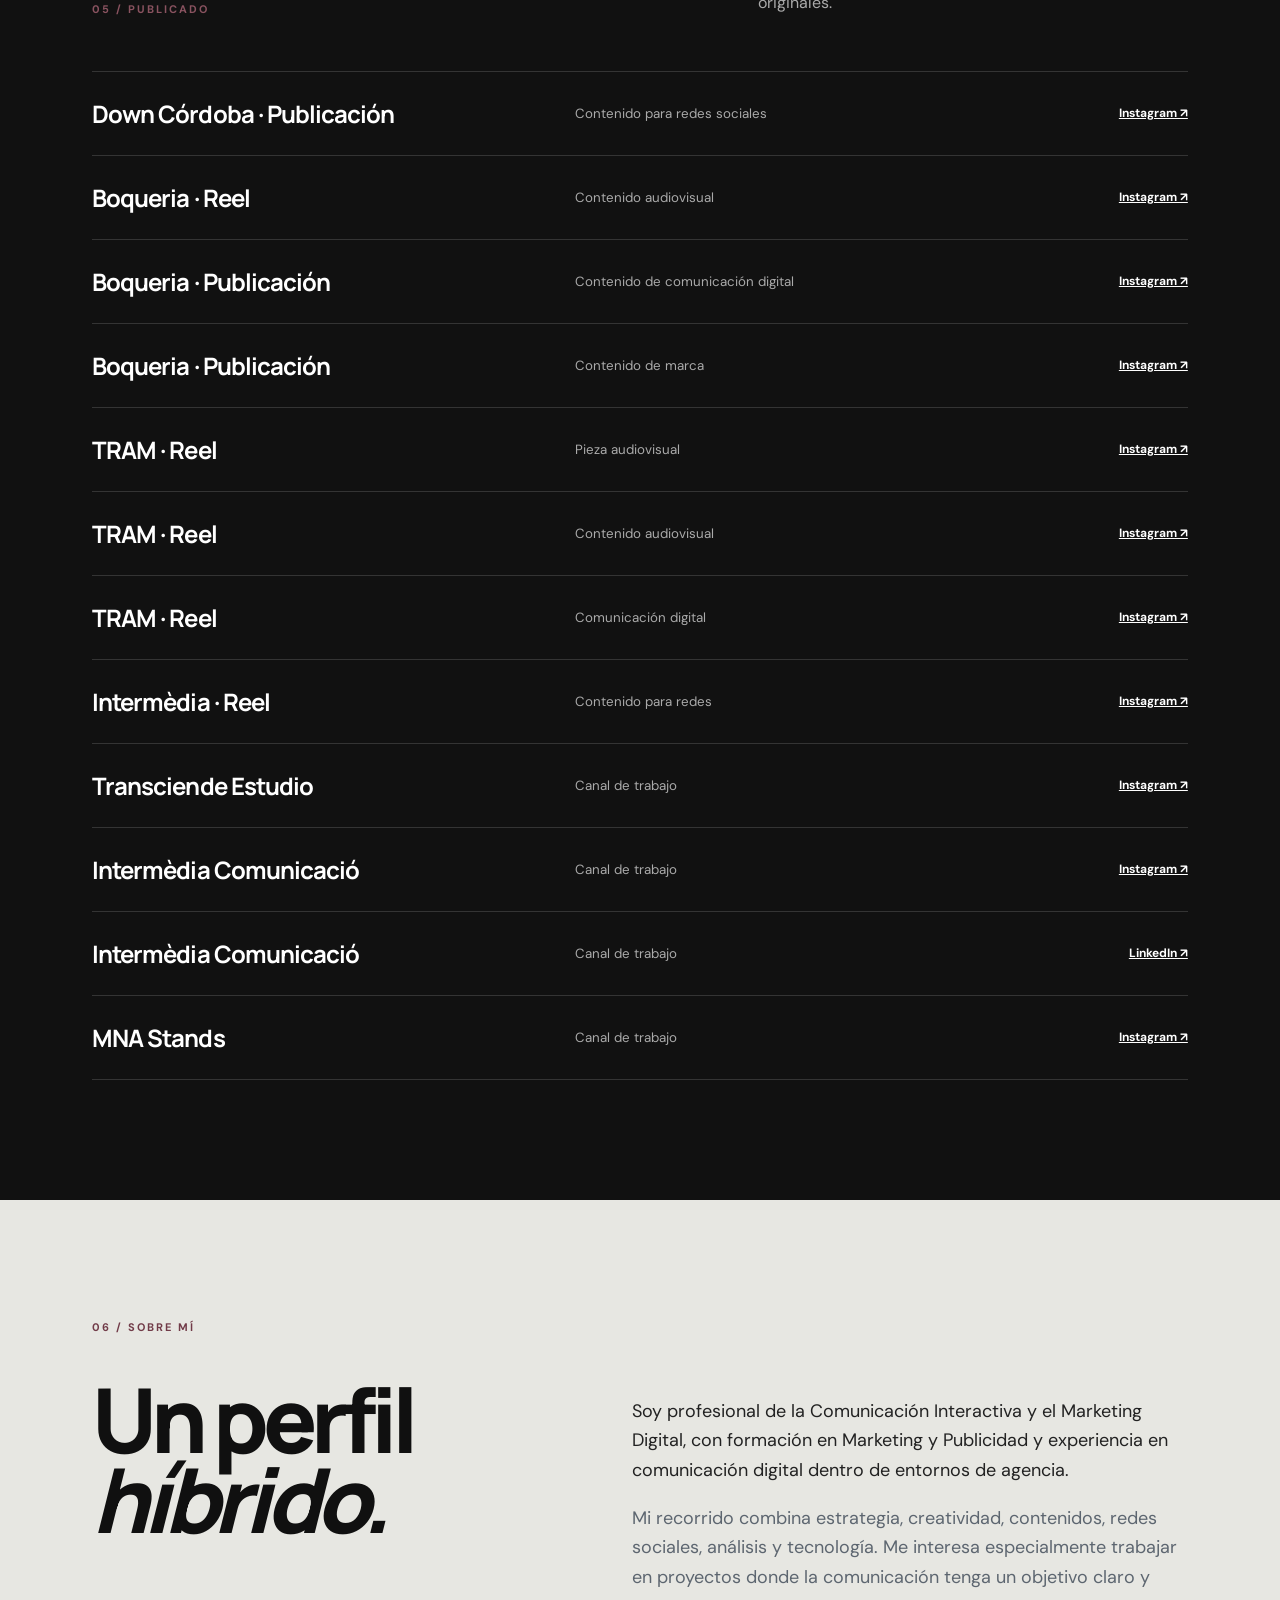
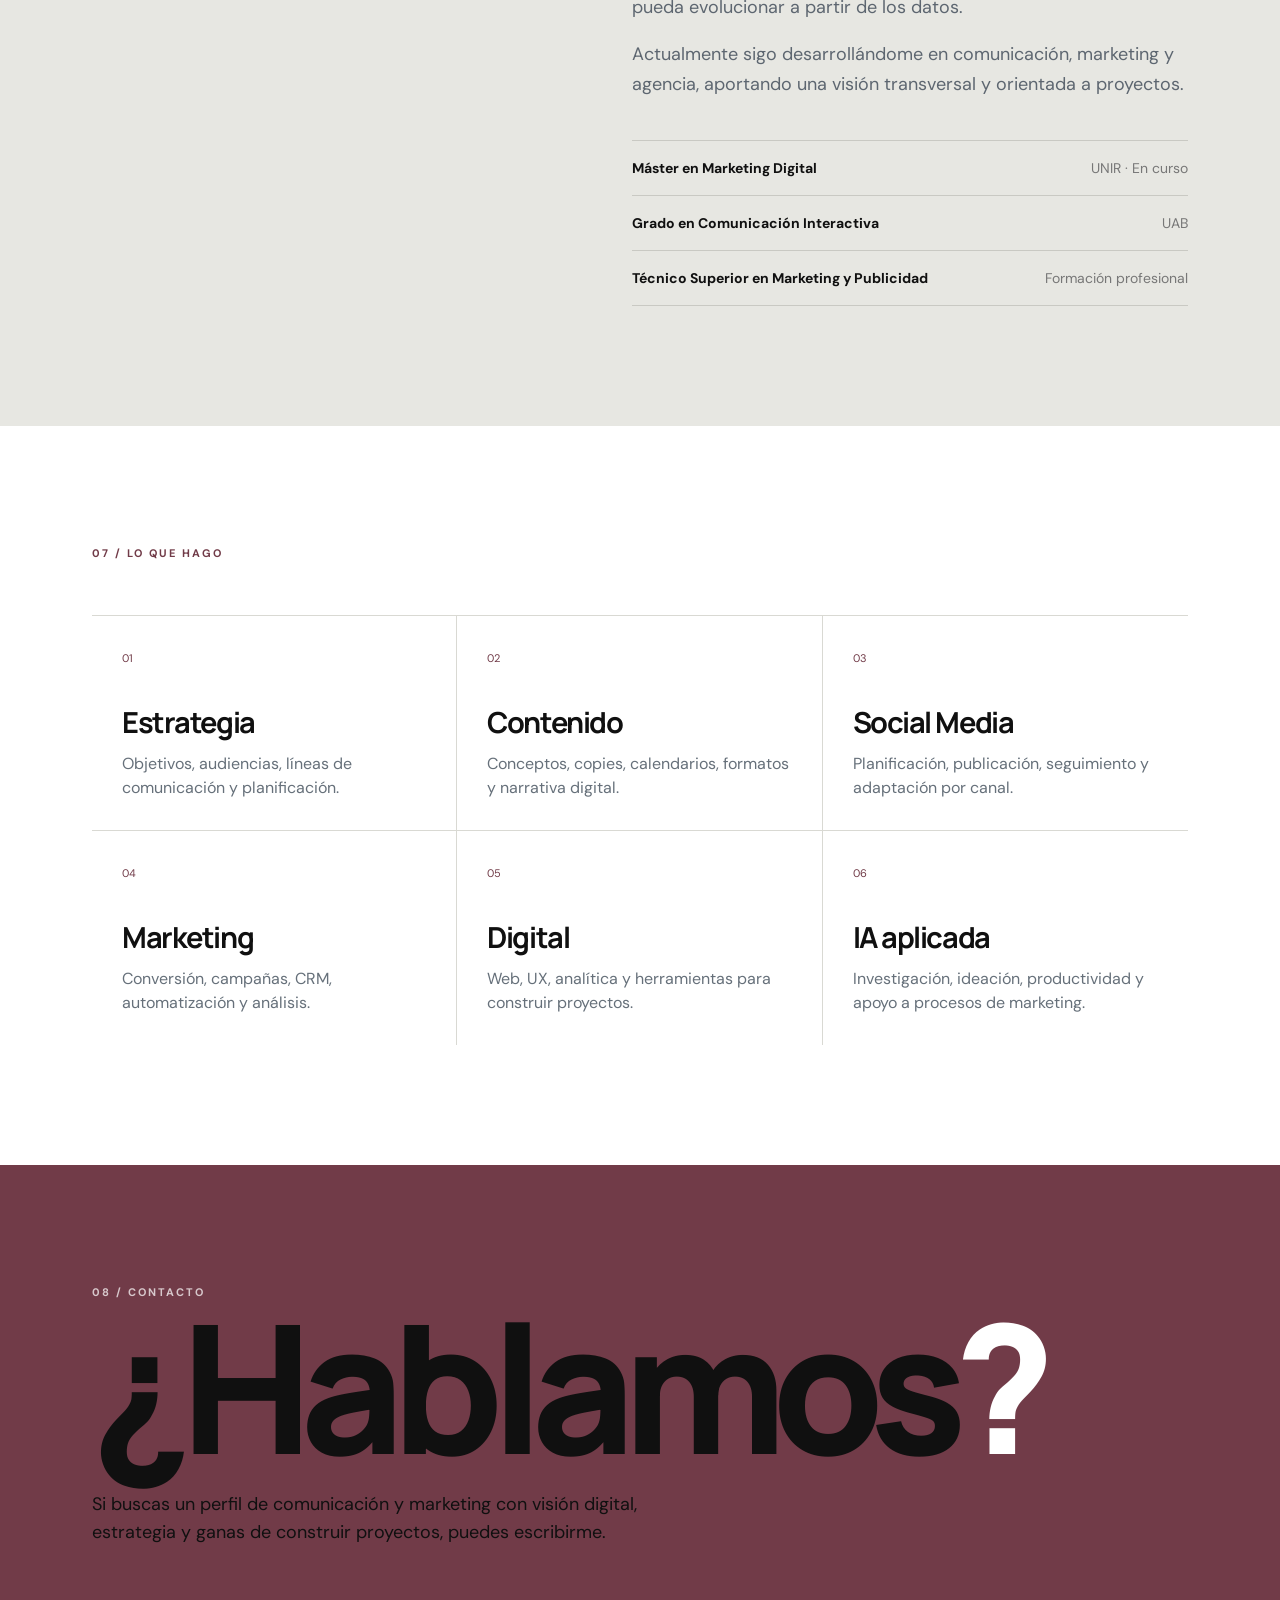
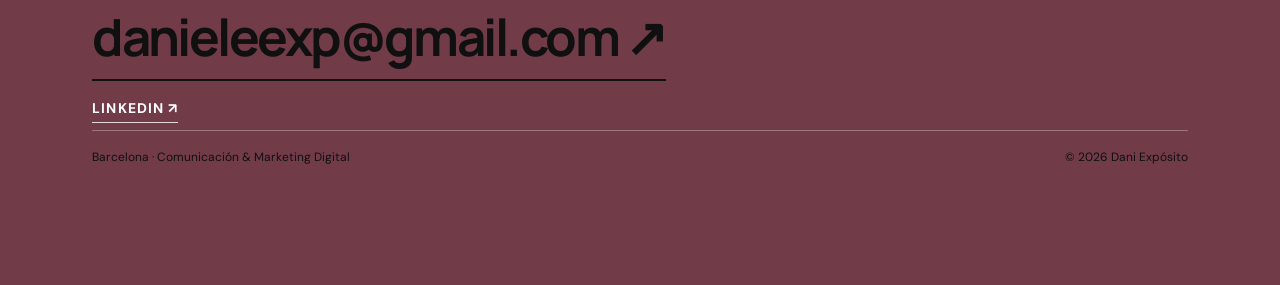
==== commit cf3a9b05: "Update index.html" ====
--- a/index.html
+++ b/index.html
@@ -283,7 +283,7 @@
     <div class="case-study-media">
 
       <img
-        src="img/trasciende_imagen.png"
+        src="trasciende_imagen.png"
         alt="Labers / Transciende Estudio"
         onerror="this.style.display='none'"
       >
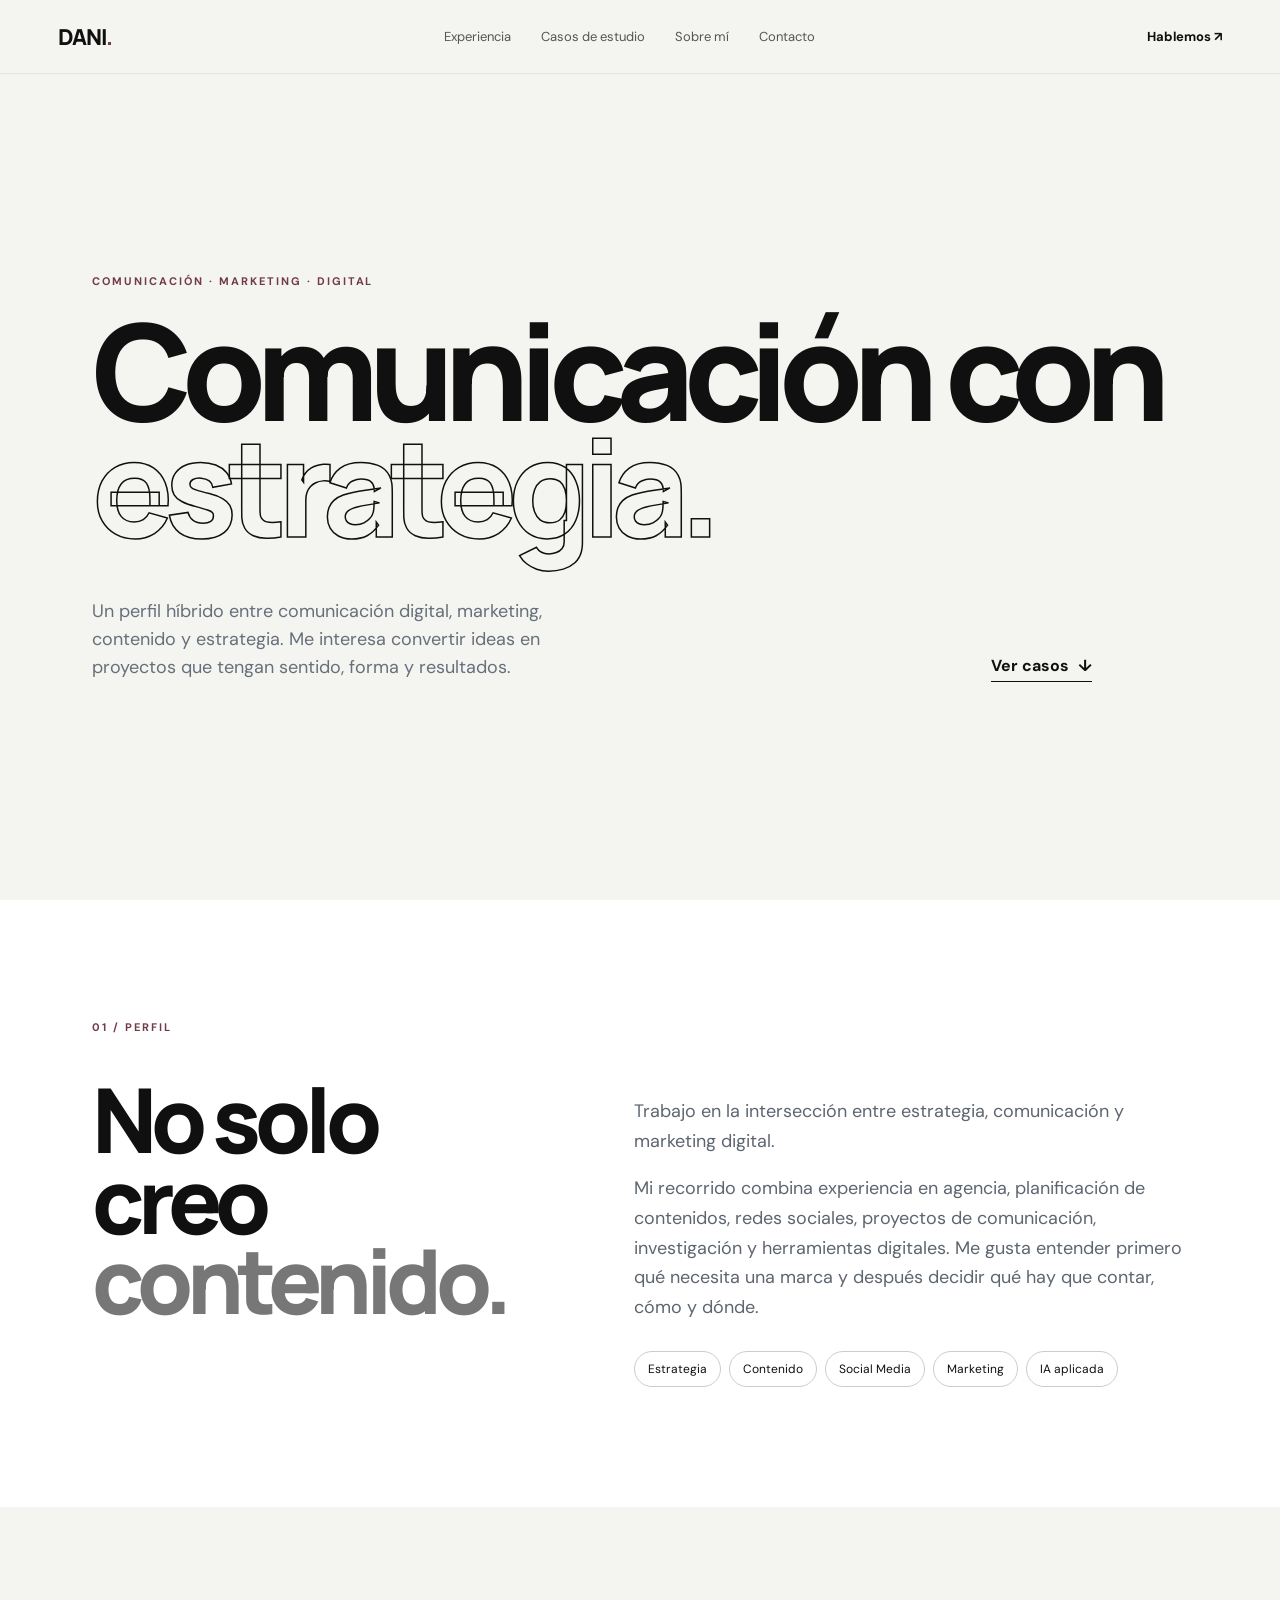
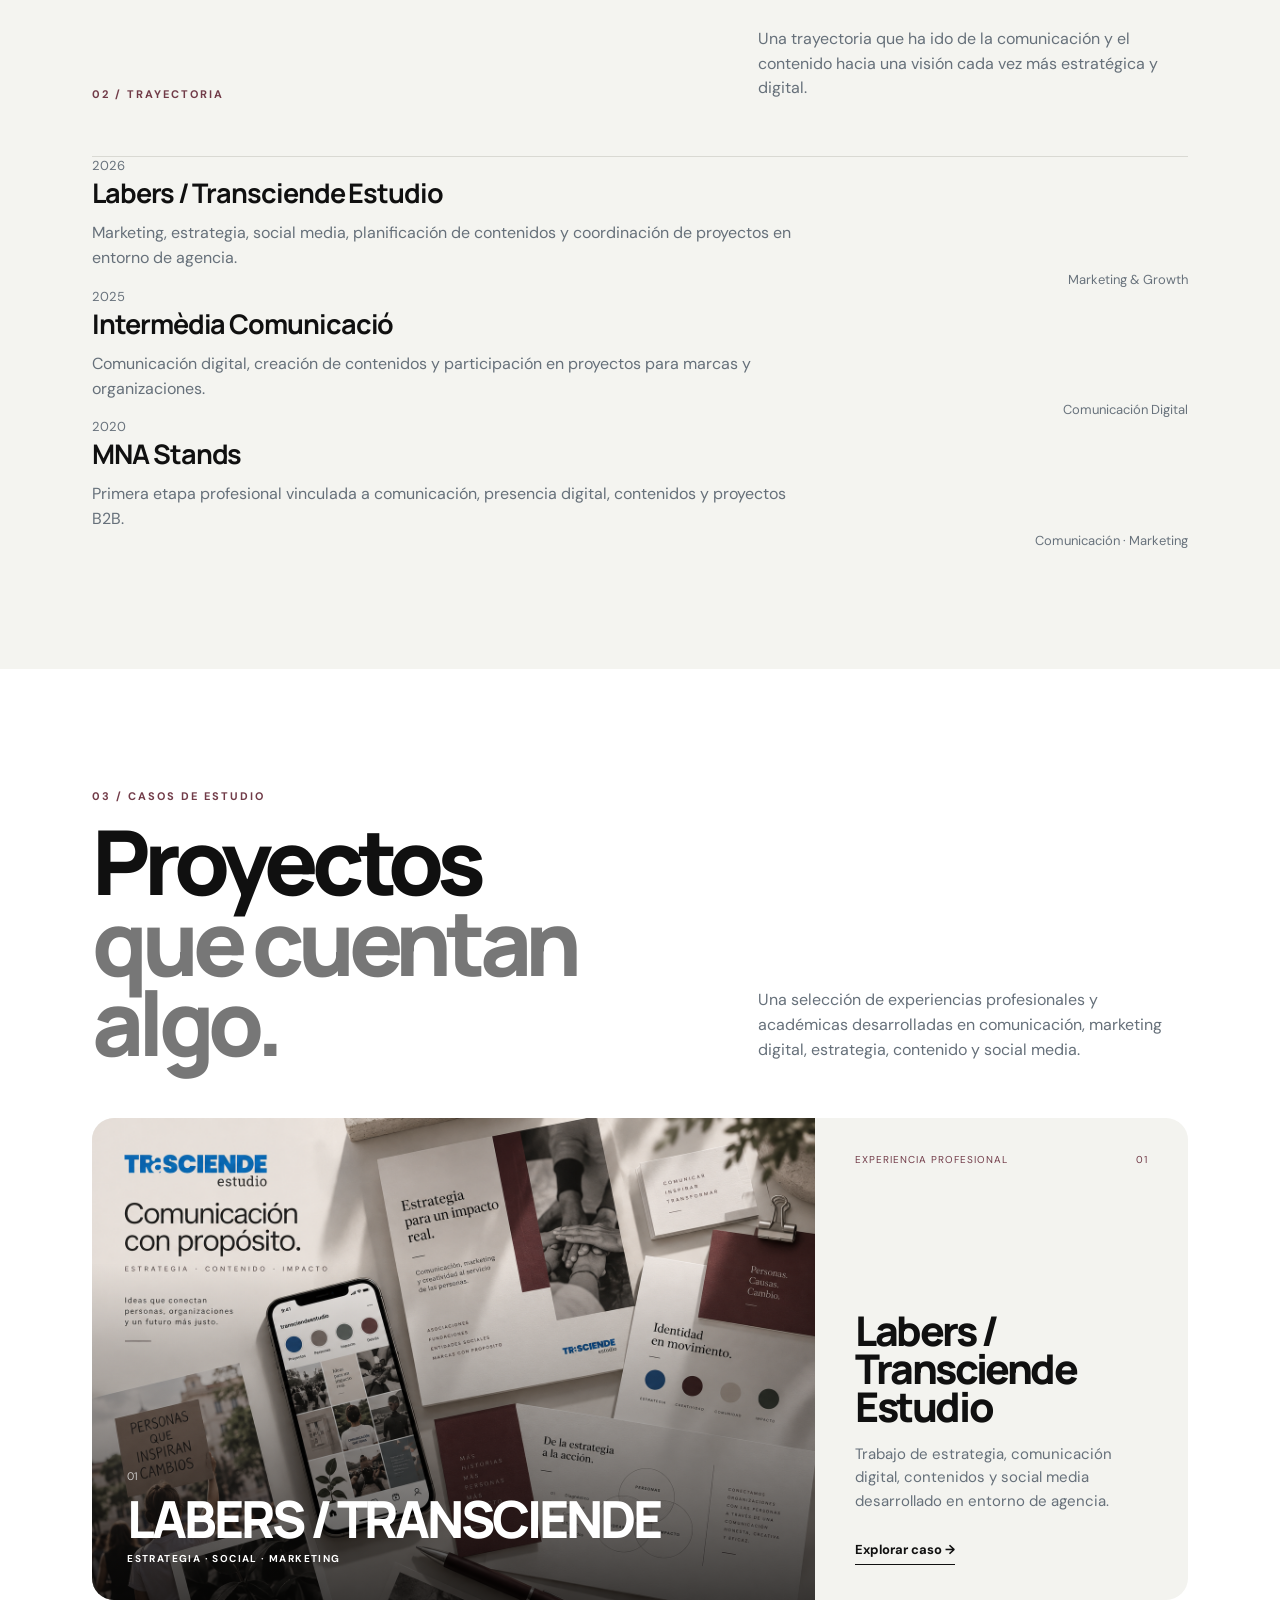
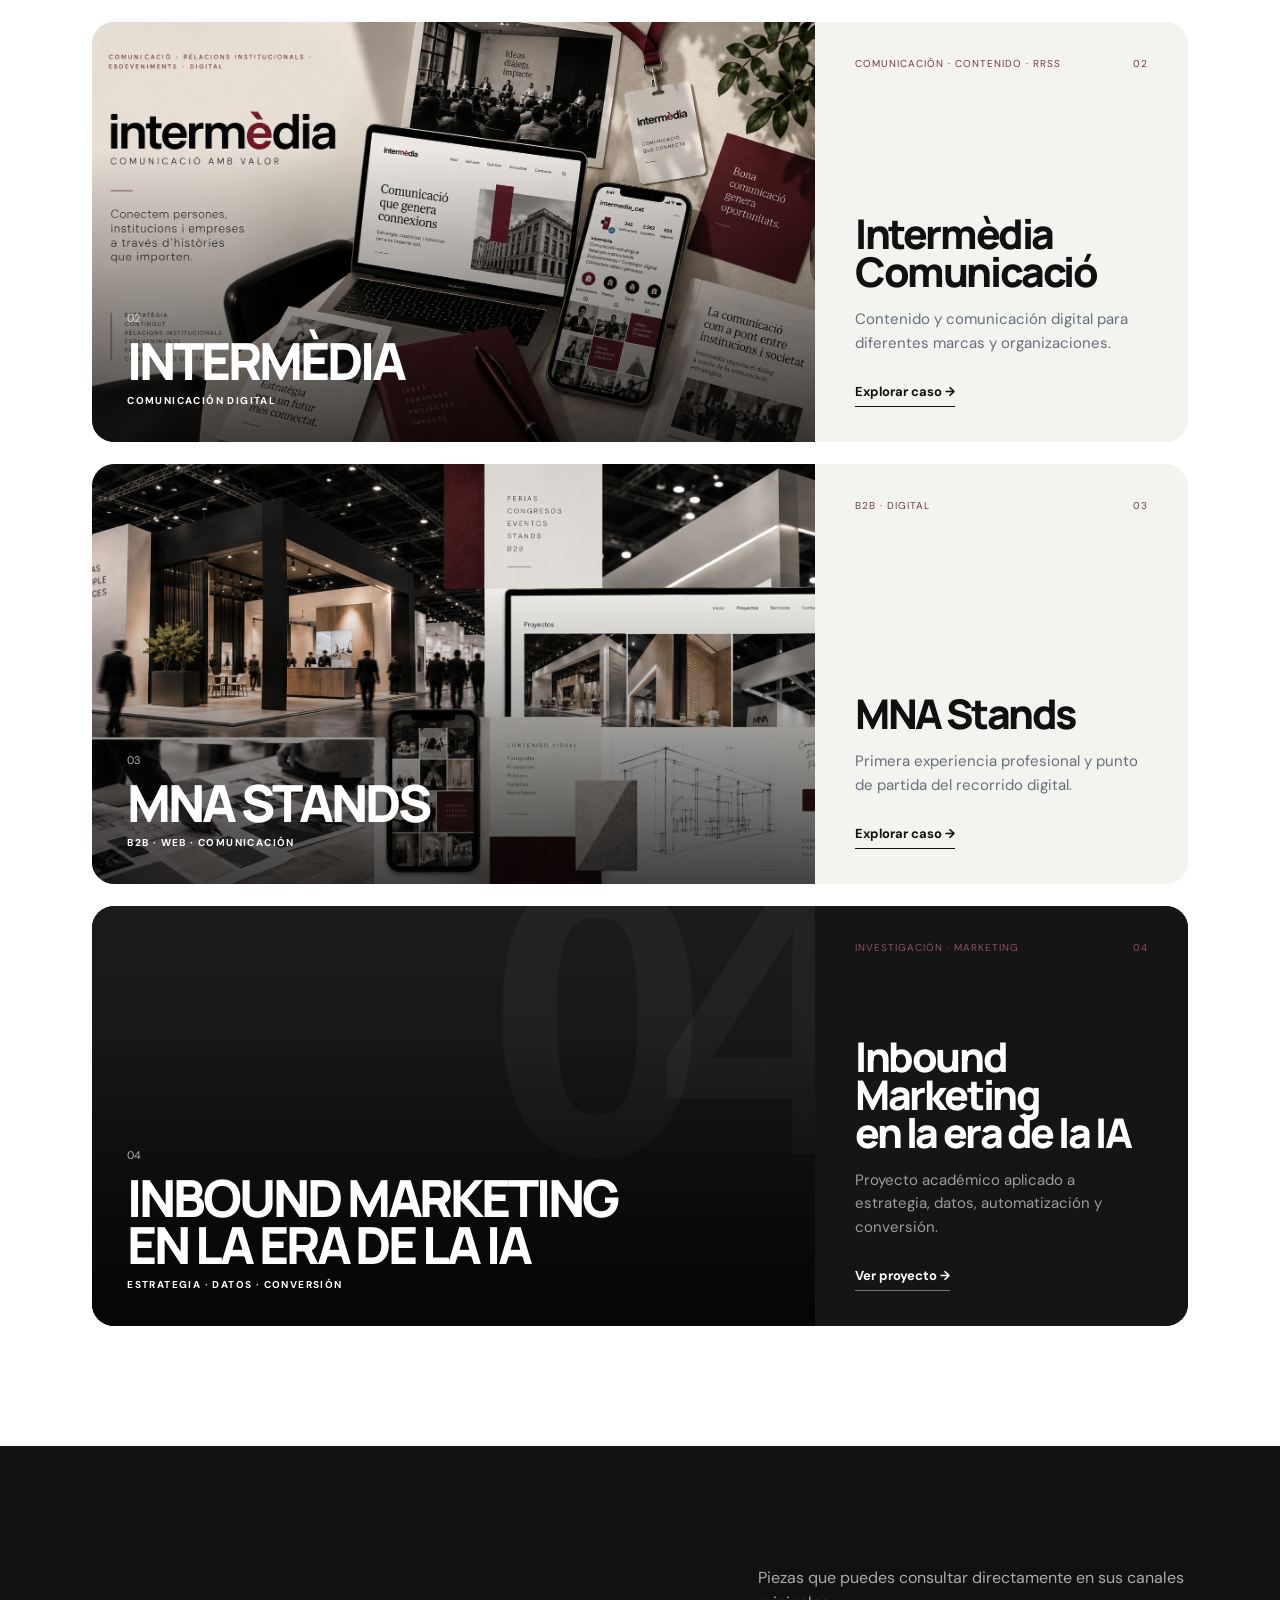
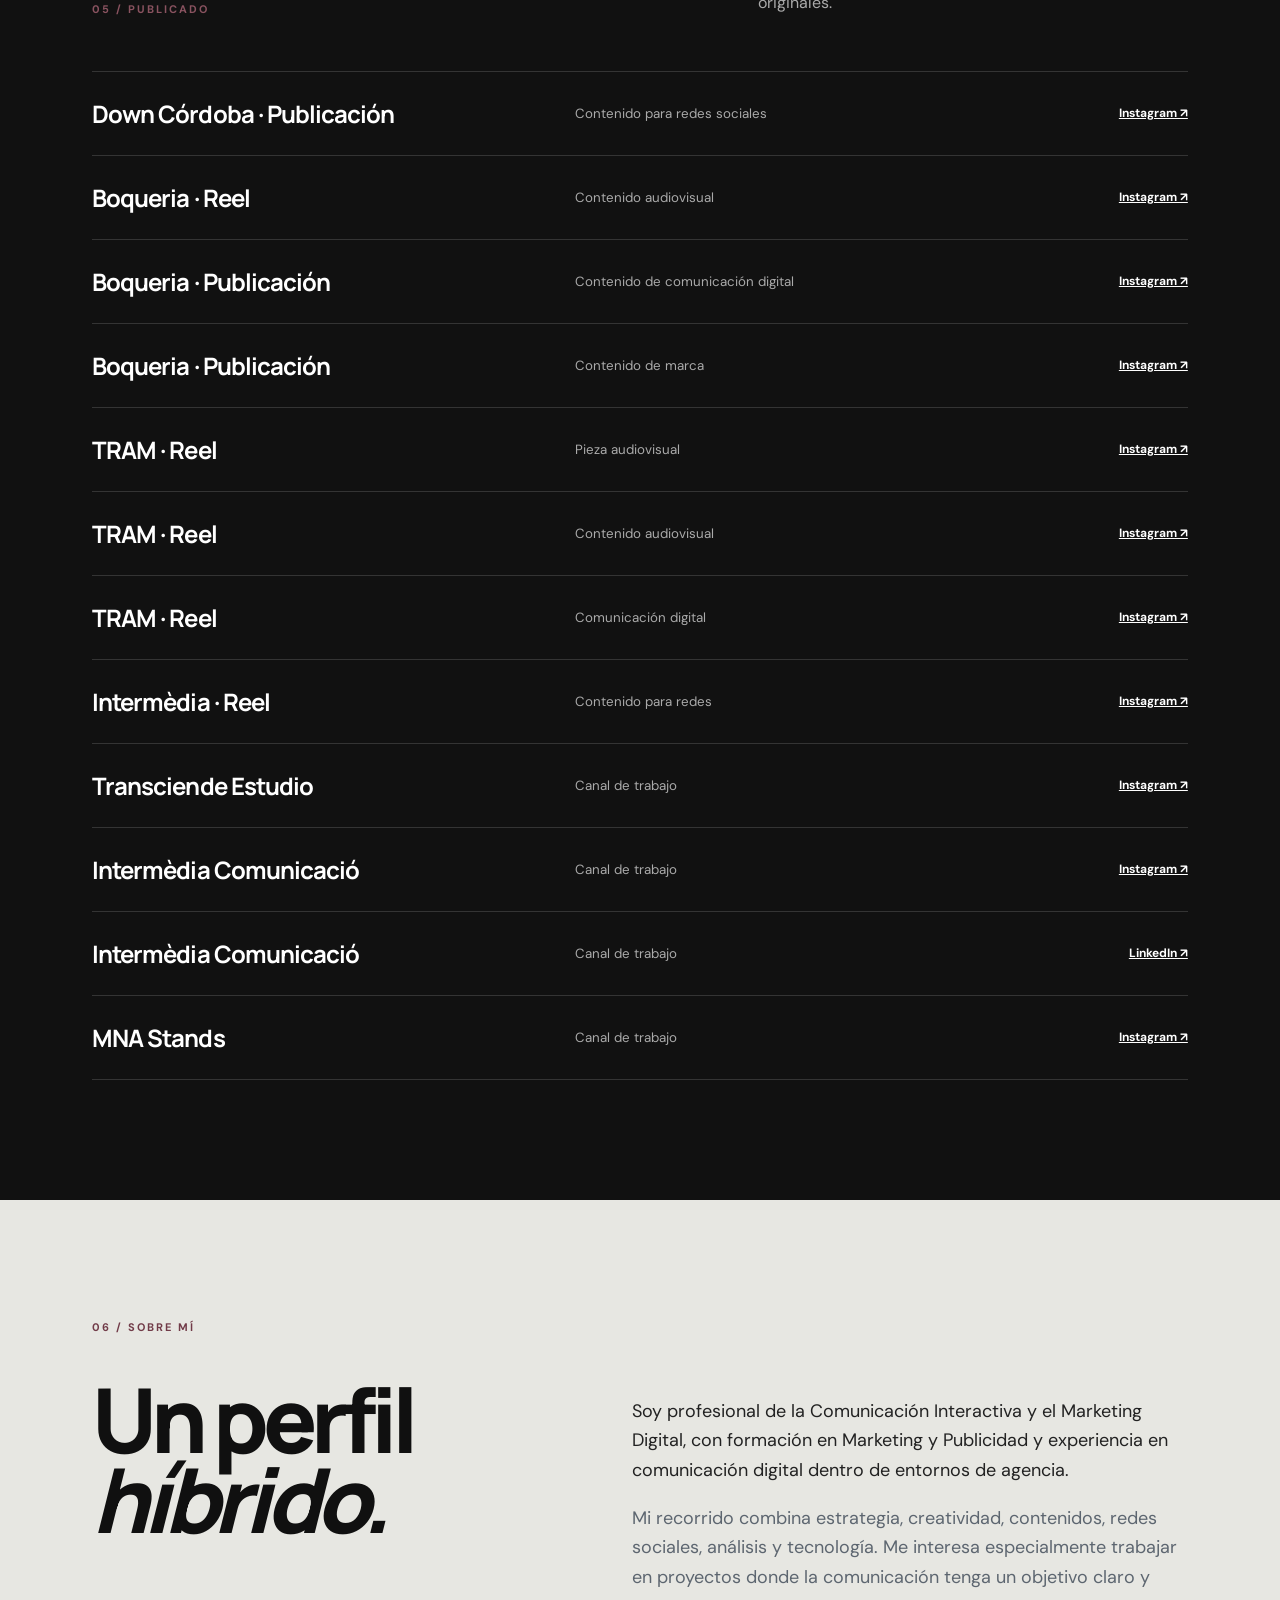
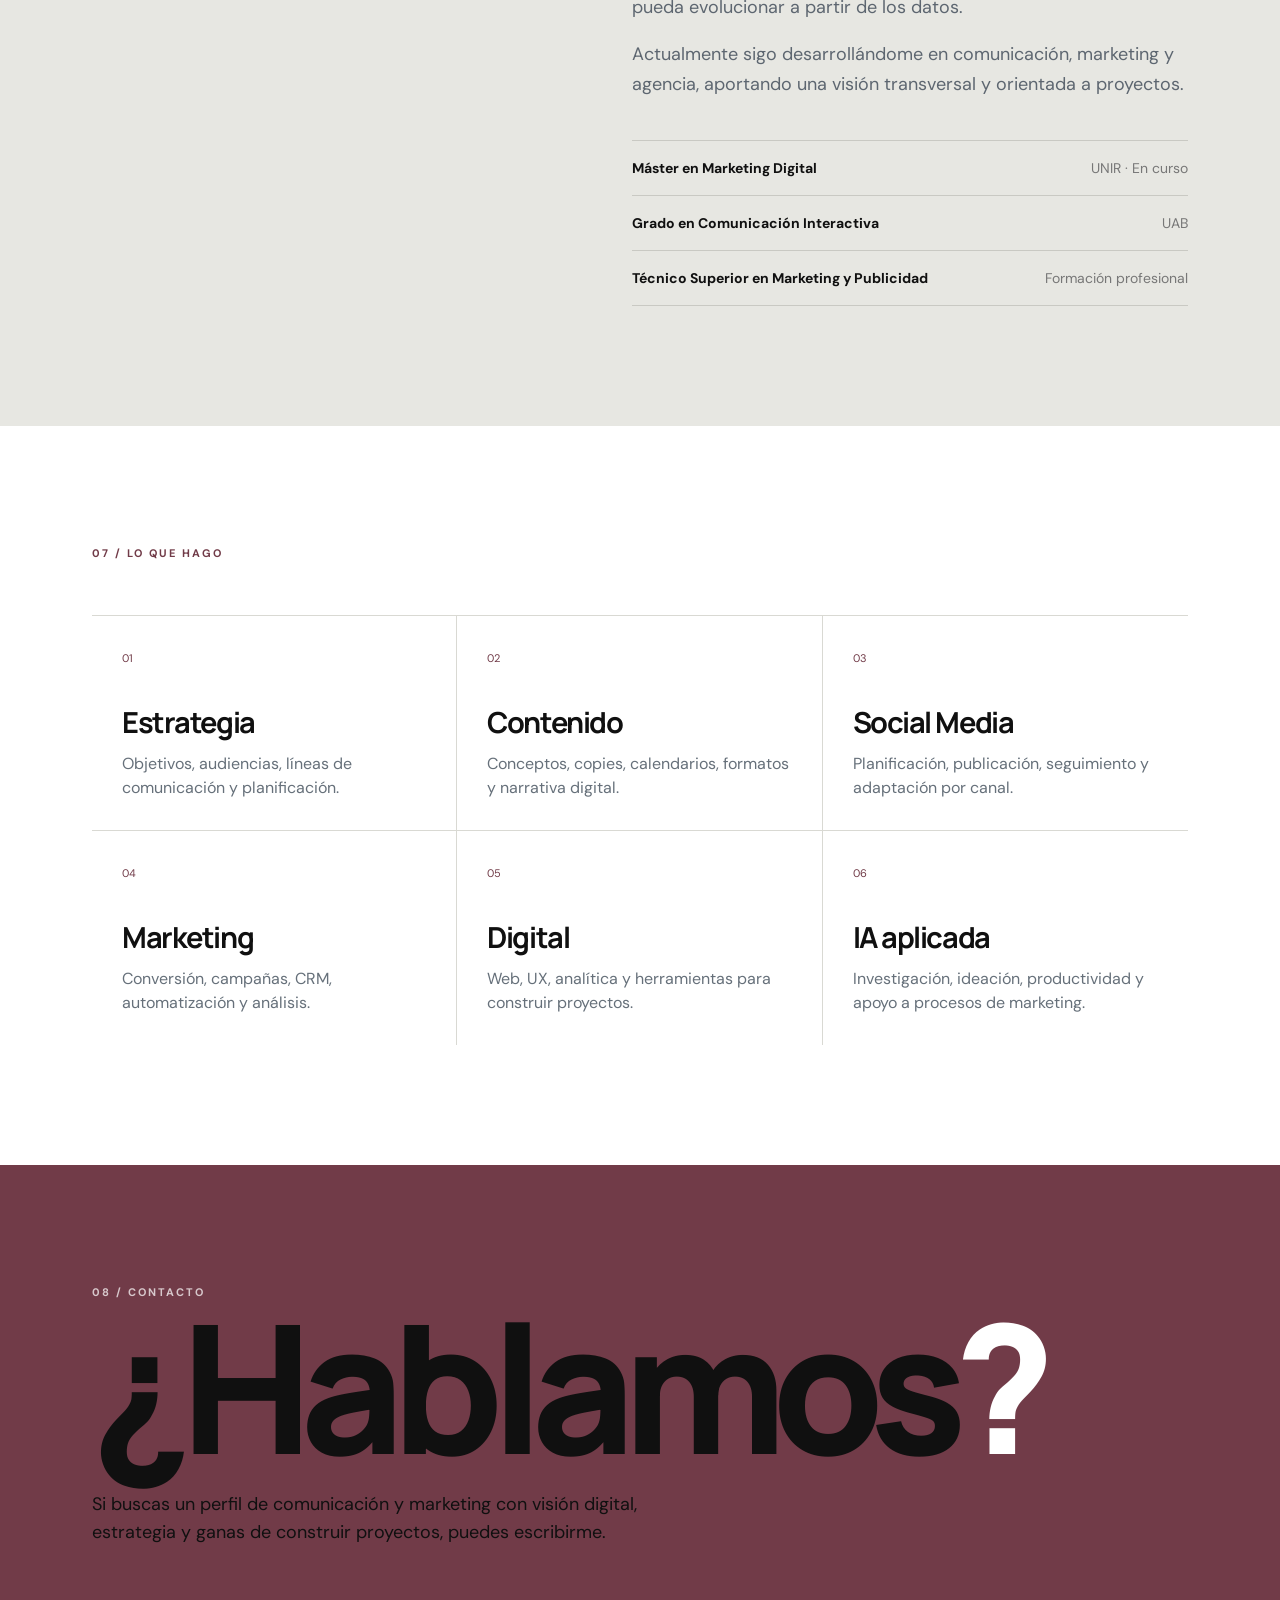
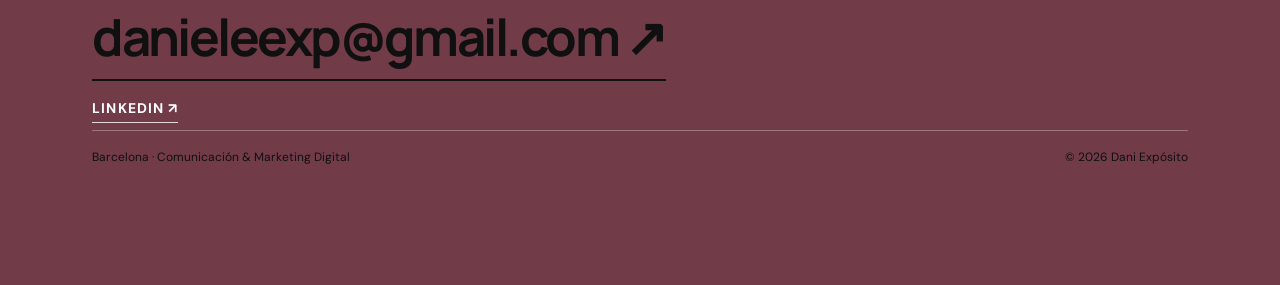
==== commit 71a2a7b5: "Update index.html" ====
--- a/index.html
+++ b/index.html
@@ -360,7 +360,7 @@
     <div class="case-study-media">
 
       <img
-        src="img/intermedia.jpg"
+        src="intermedia_imagen.png"
         alt="Intermèdia Comunicació"
         onerror="this.style.display='none'"
       >
@@ -435,8 +435,8 @@
 
     <div class="case-study-media">
 
-      <img
-        src="img/mna-stands.jpg"
+      <img 
+        src="mna_imagen.png"
         alt="MNA Stands"
         onerror="this.style.display='none'"
       >
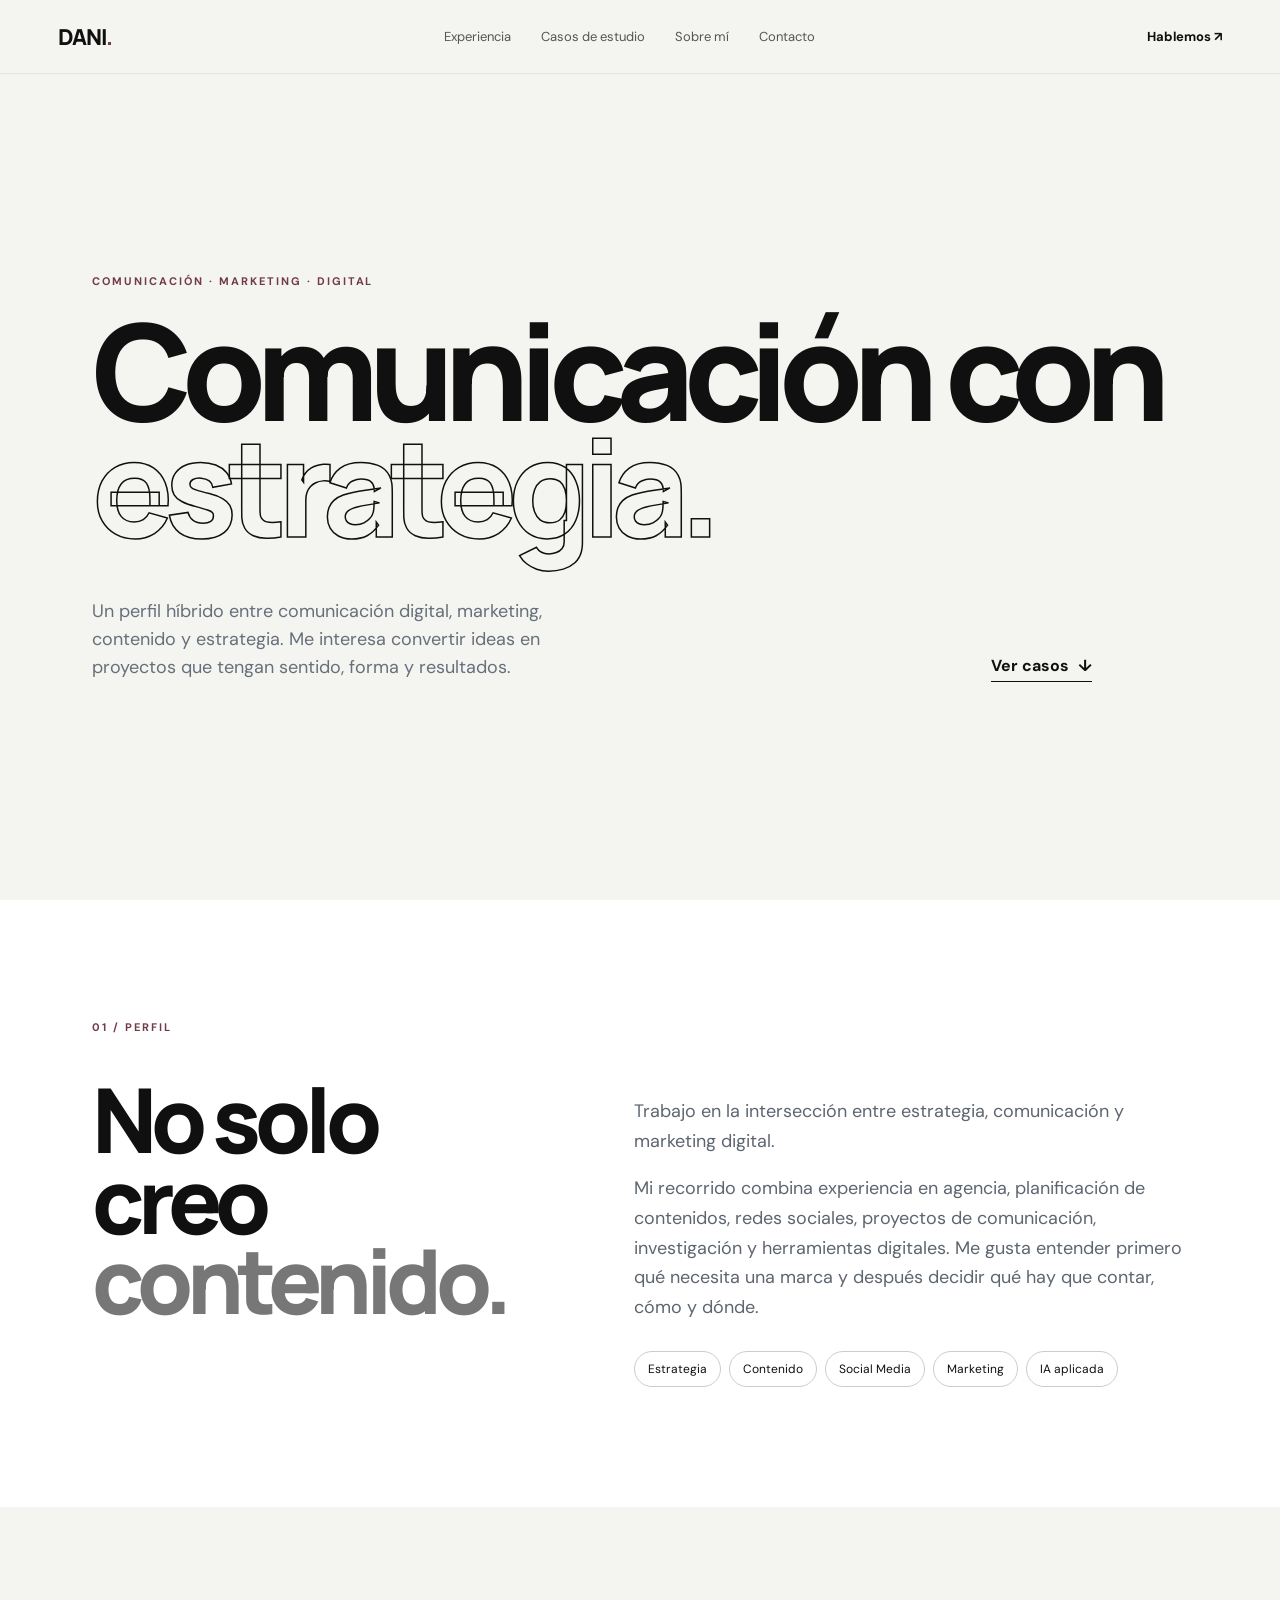
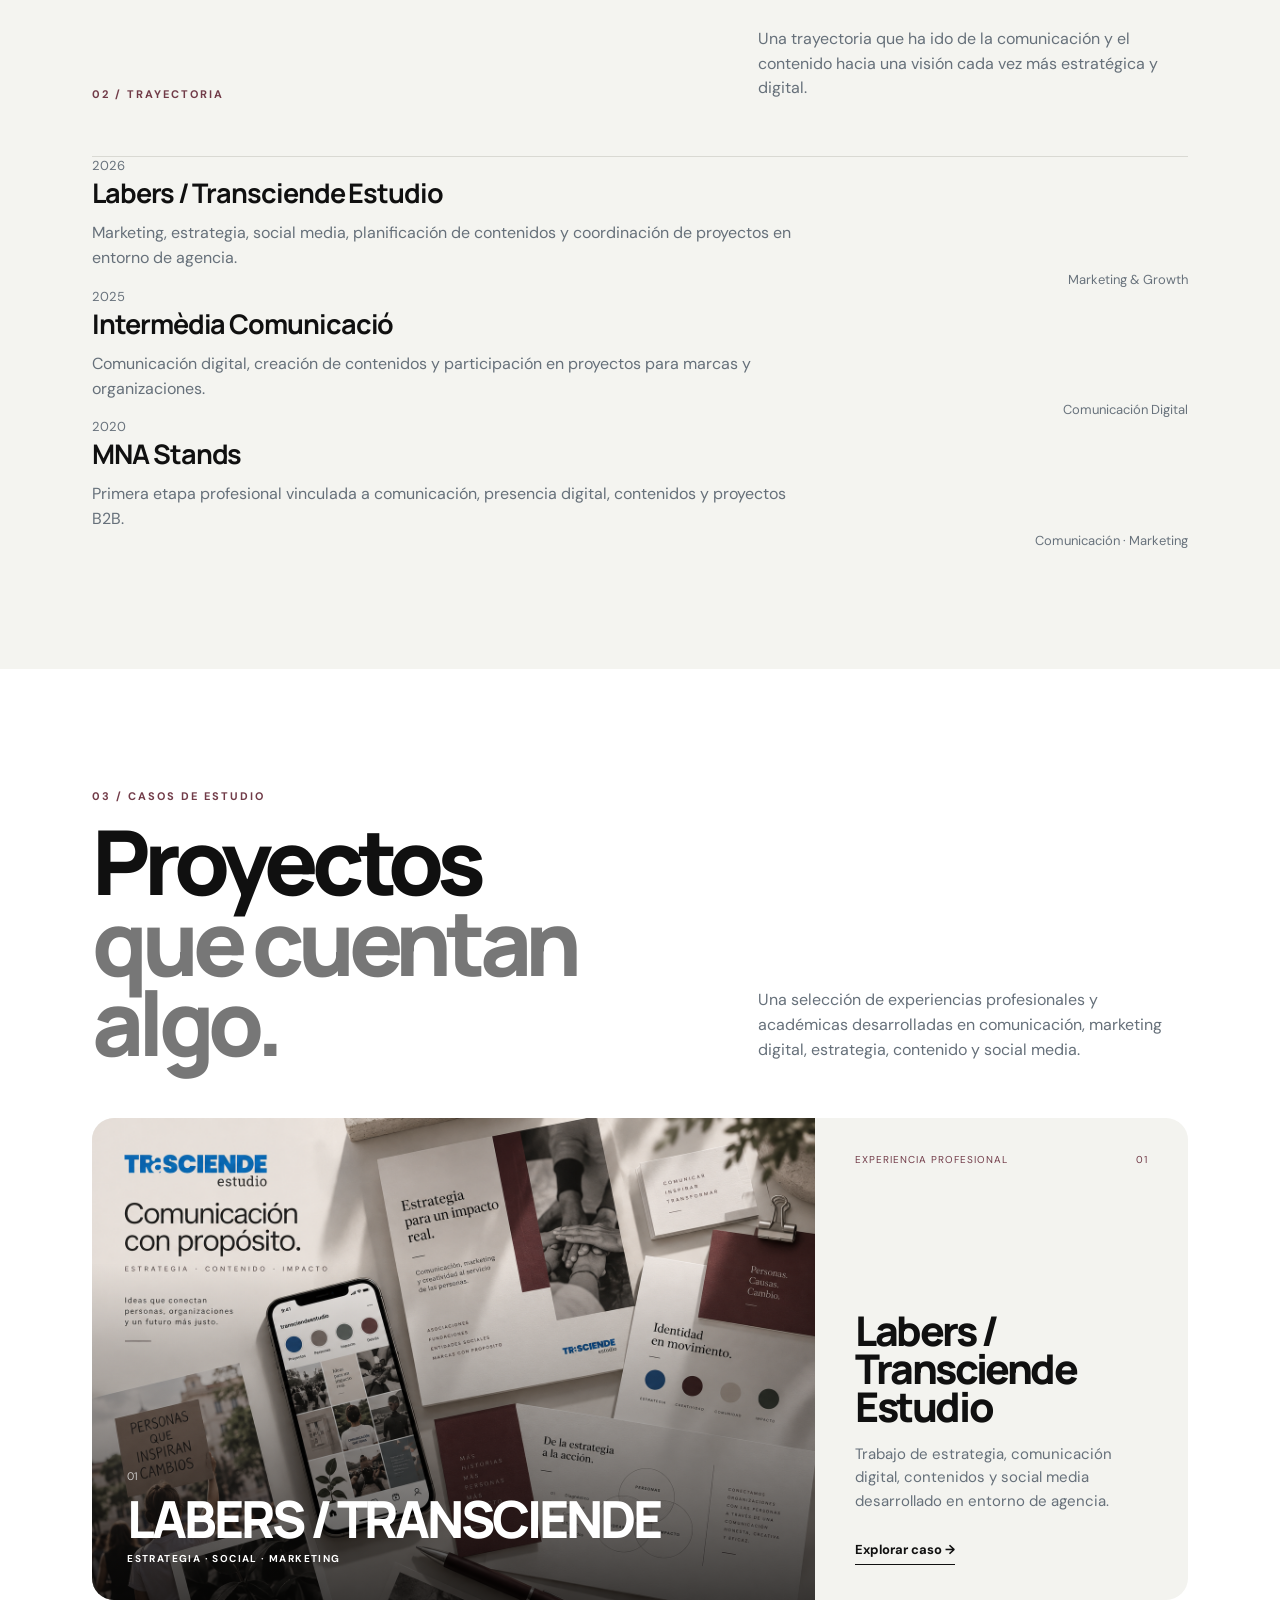
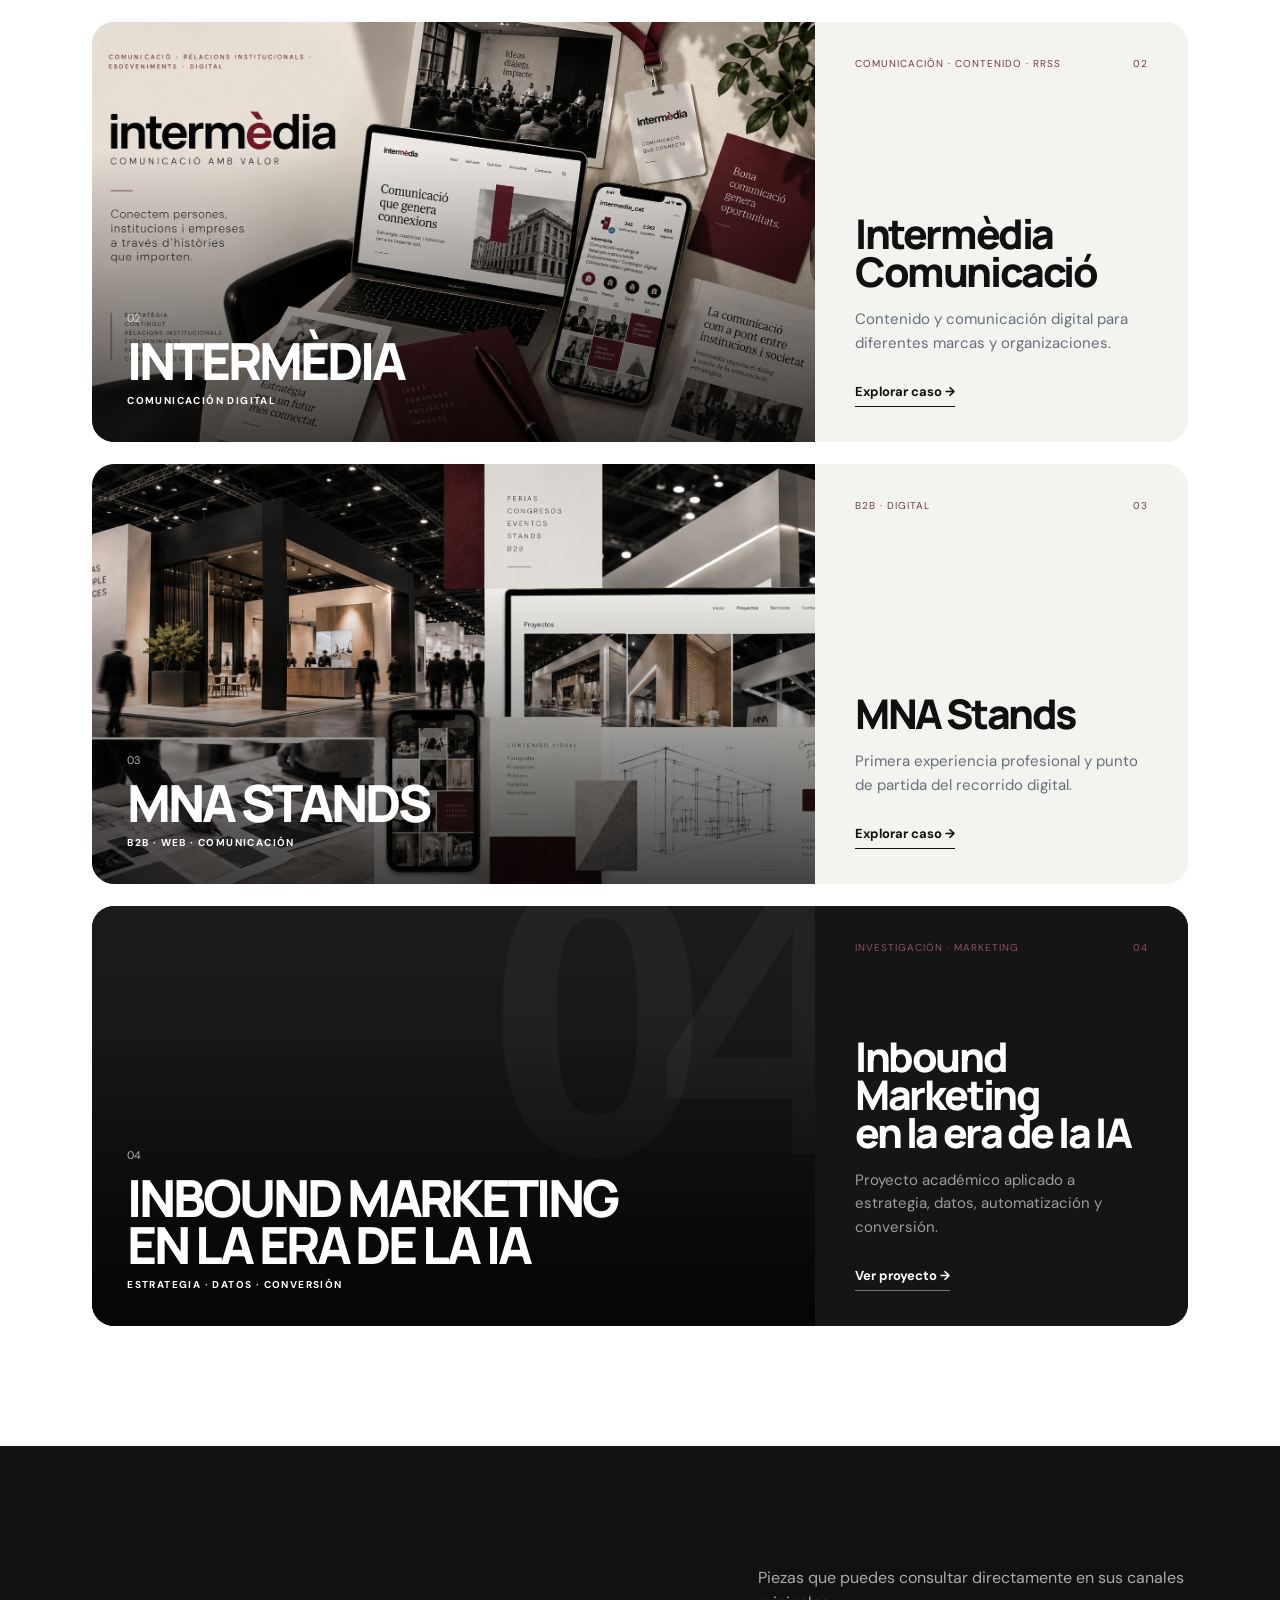
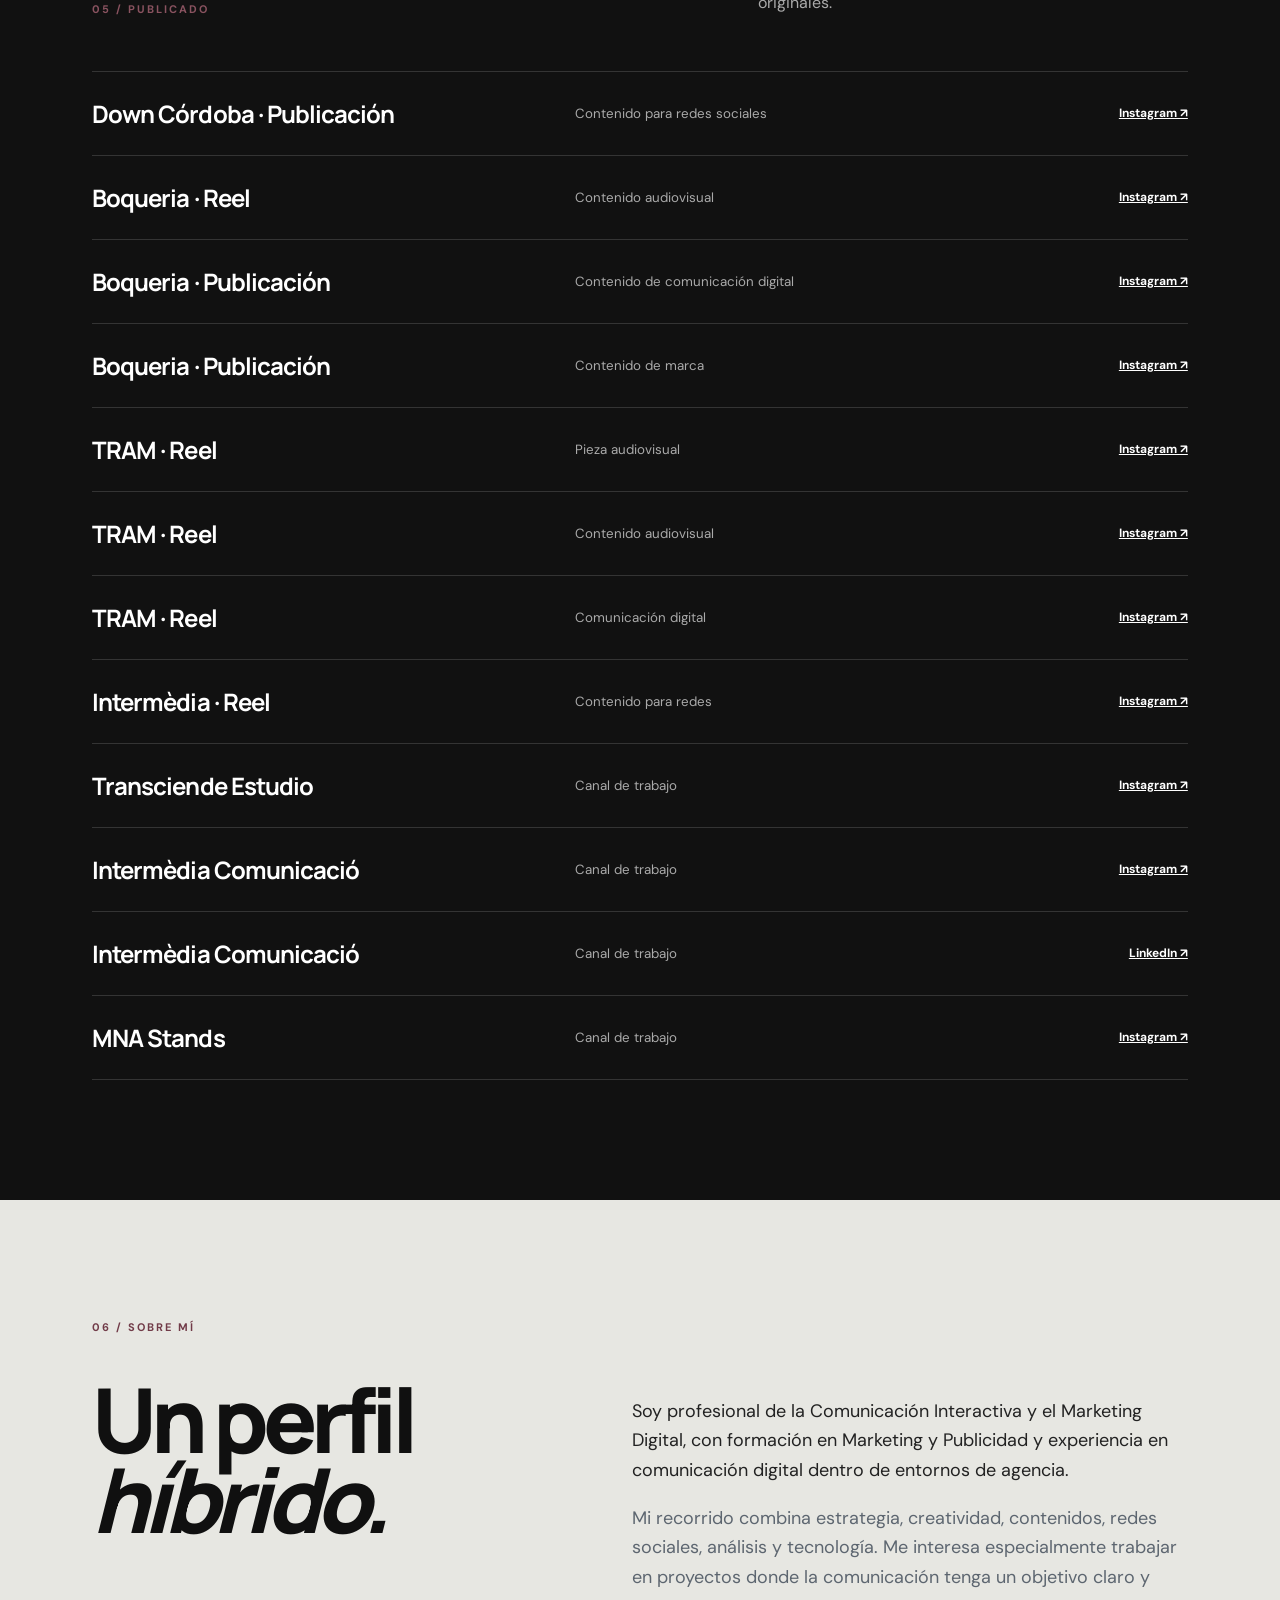
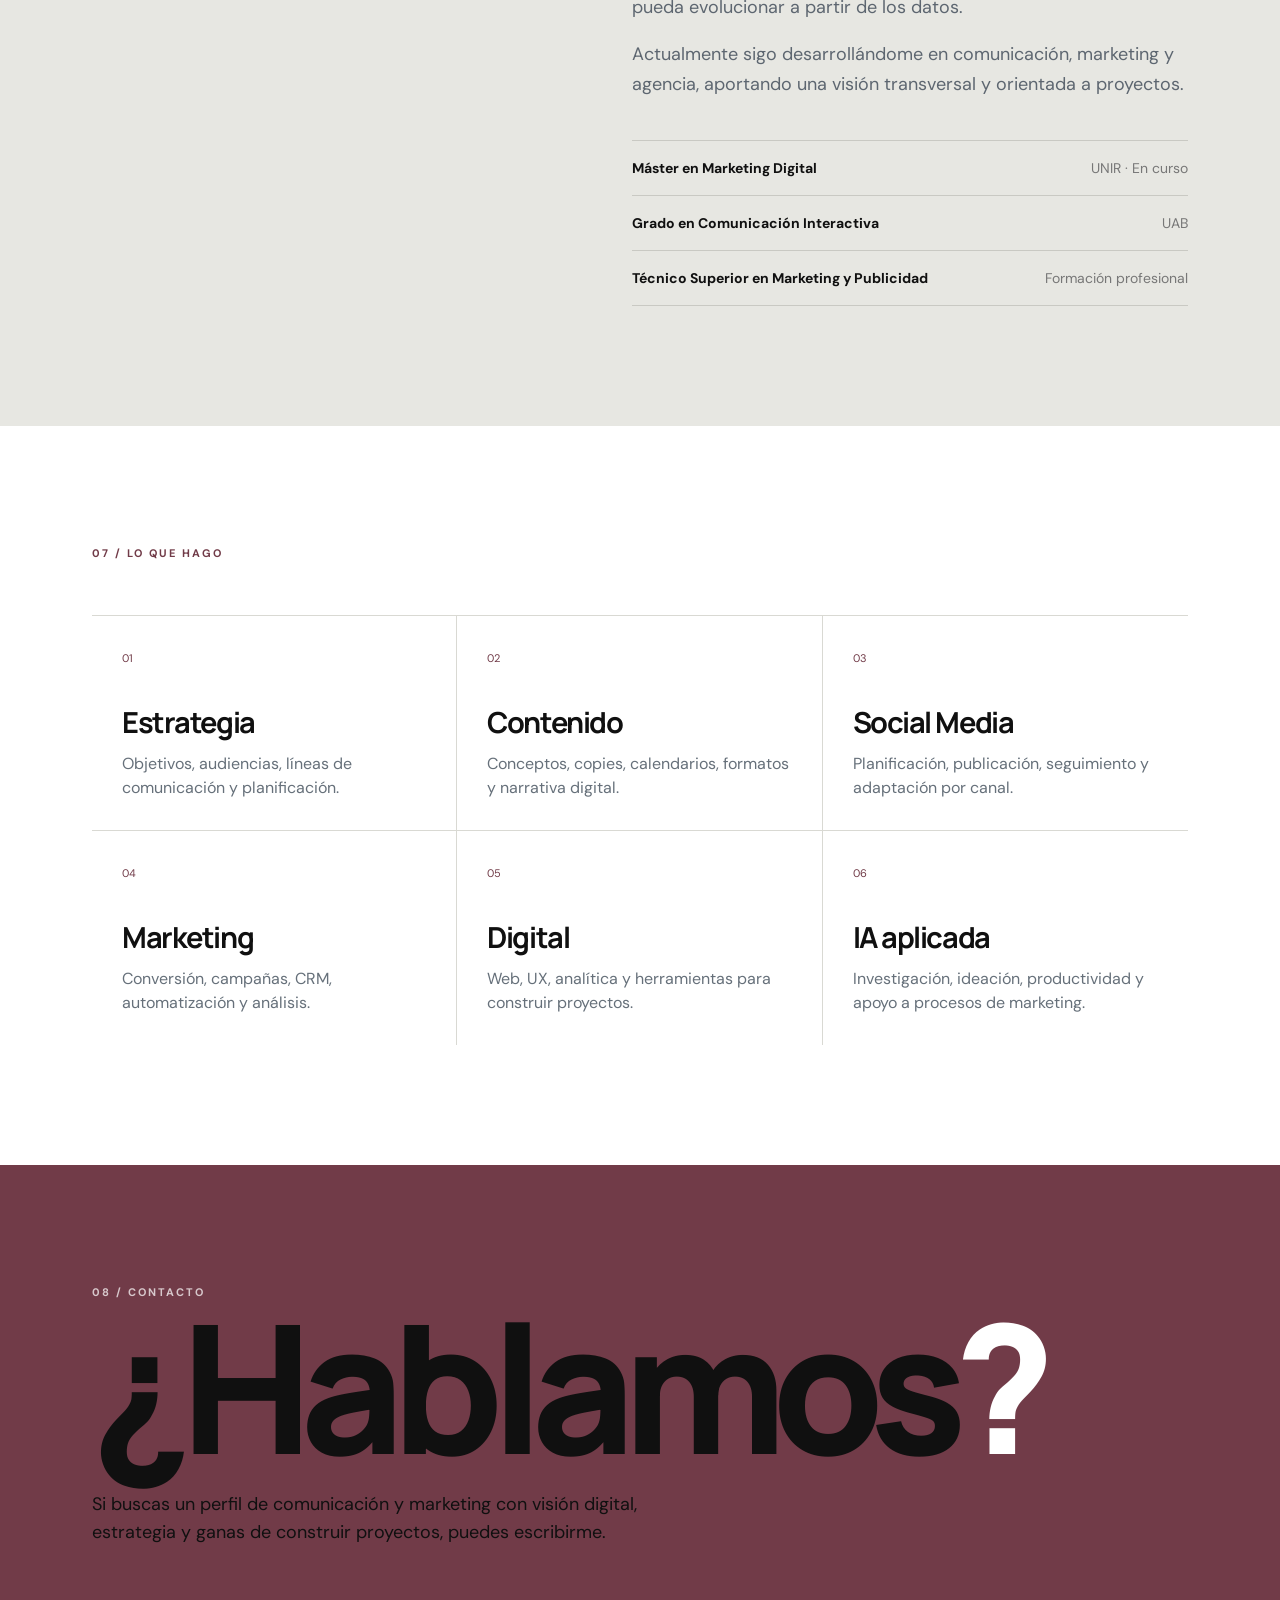
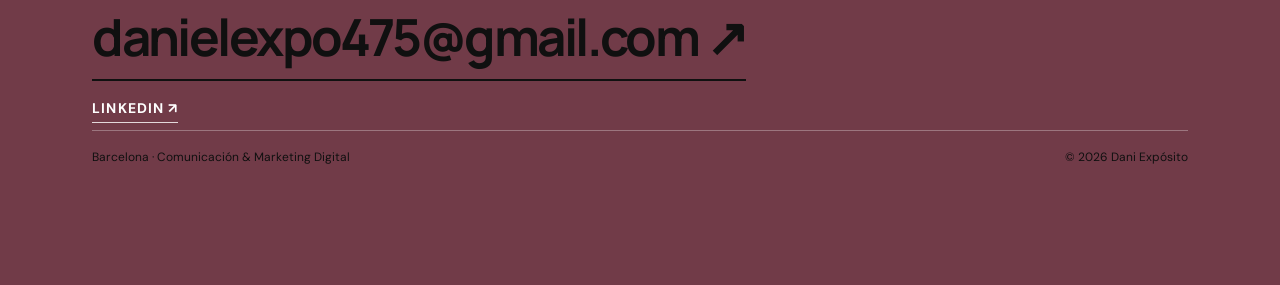
==== commit a505e51f: "Update index.html" ====
--- a/index.html
+++ b/index.html
@@ -928,14 +928,14 @@
       href="mailto:danieleexp@gmail.com"
       class="contact-email"
     >
-      danieleexp@gmail.com ↗
+      danielexpo475@gmail.com ↗
     </a>
 
 
     <!-- CAMBIA ESTE ENLACE POR TU LINKEDIN -->
 
     <a
-      href="#"
+      href="https://www.linkedin.com/in/daniel-exp%C3%B3sito-p%C3%A9rez-a4a863181/"
       class="contact-linkedin"
       target="_blank"
       rel="noopener noreferrer"
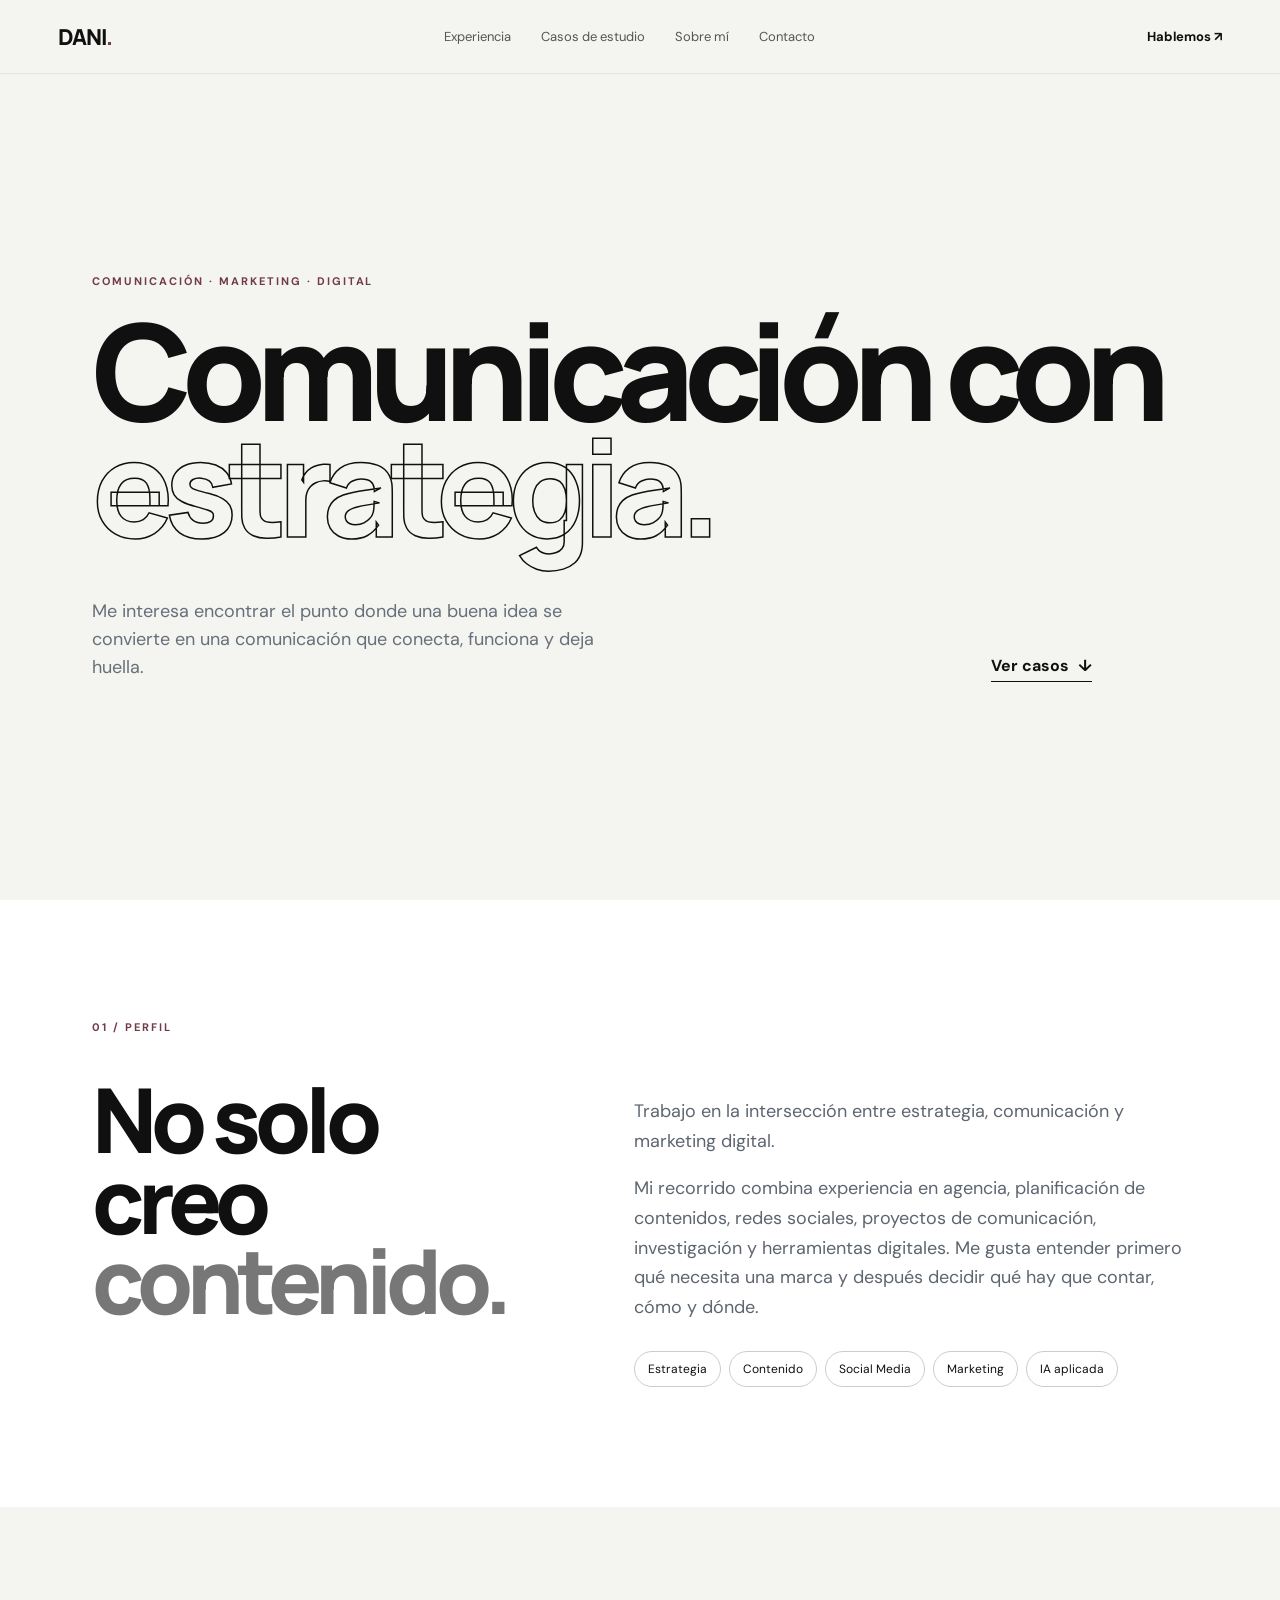
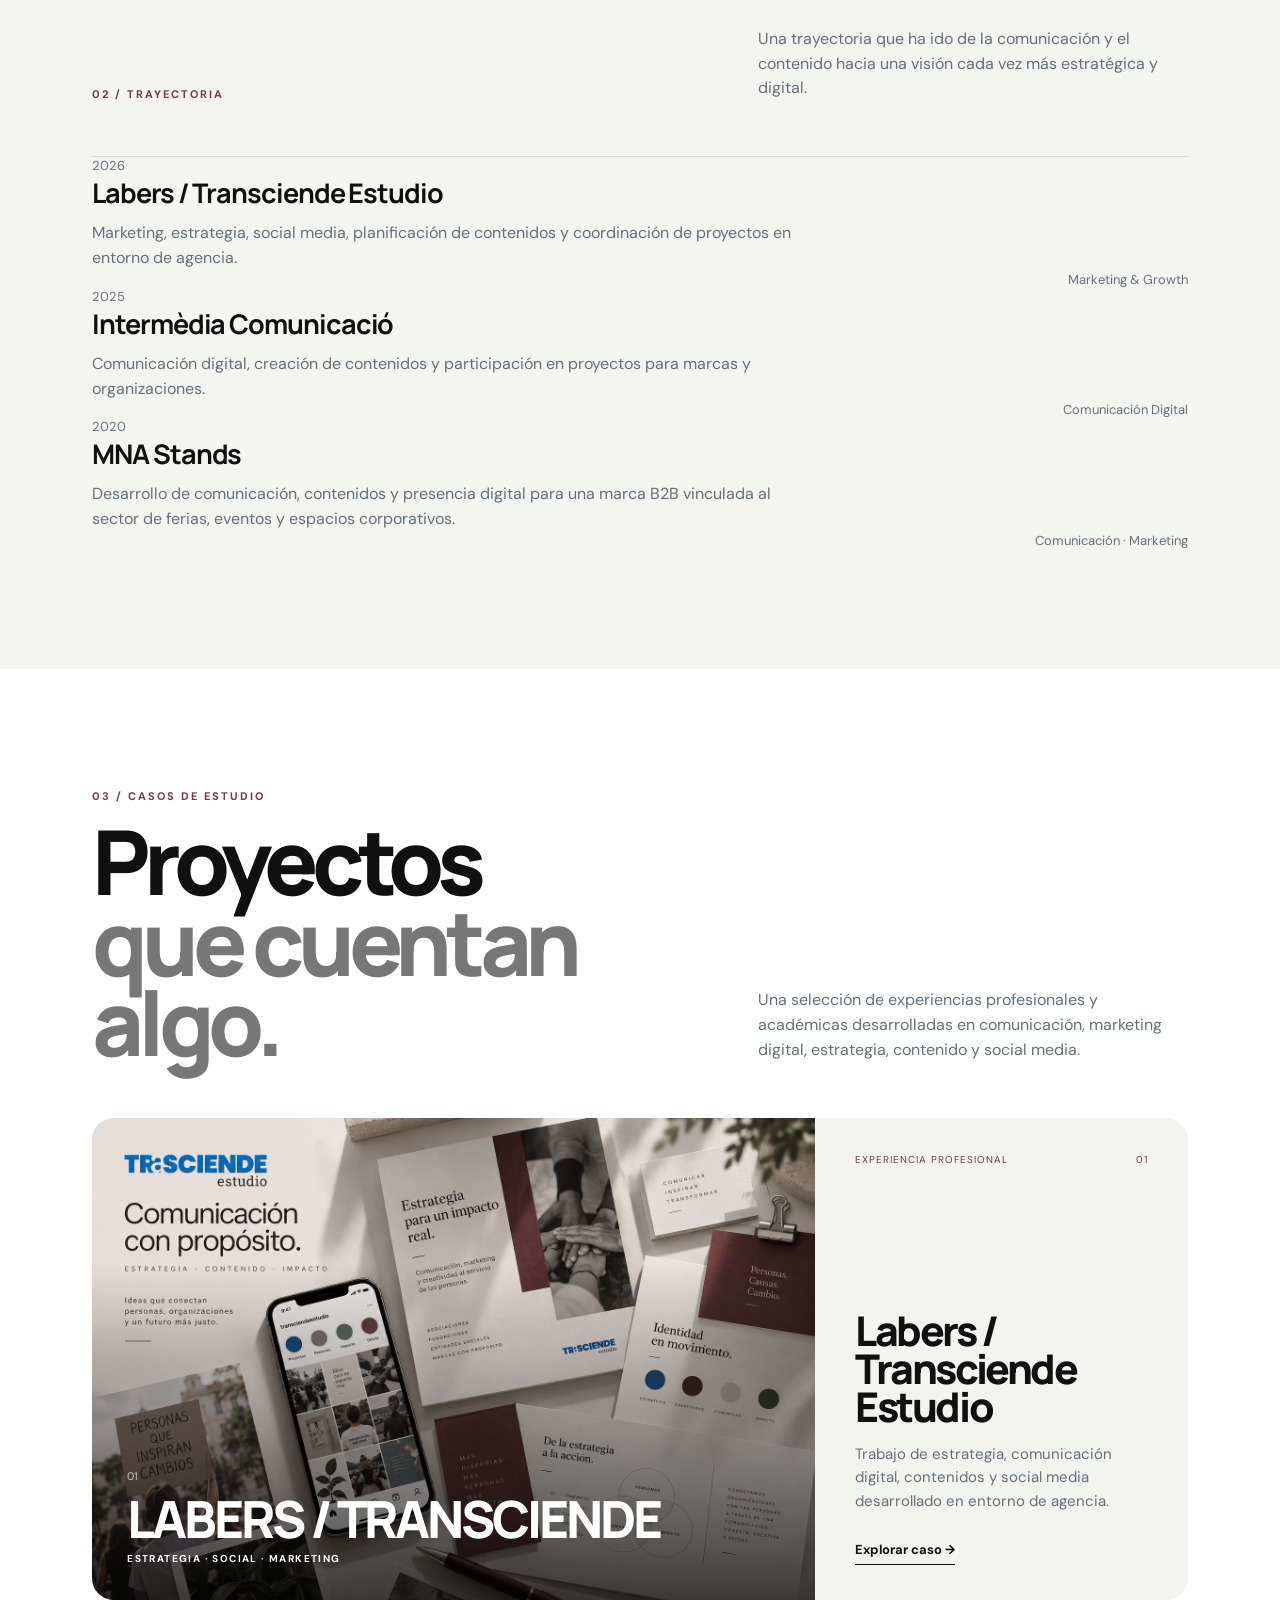
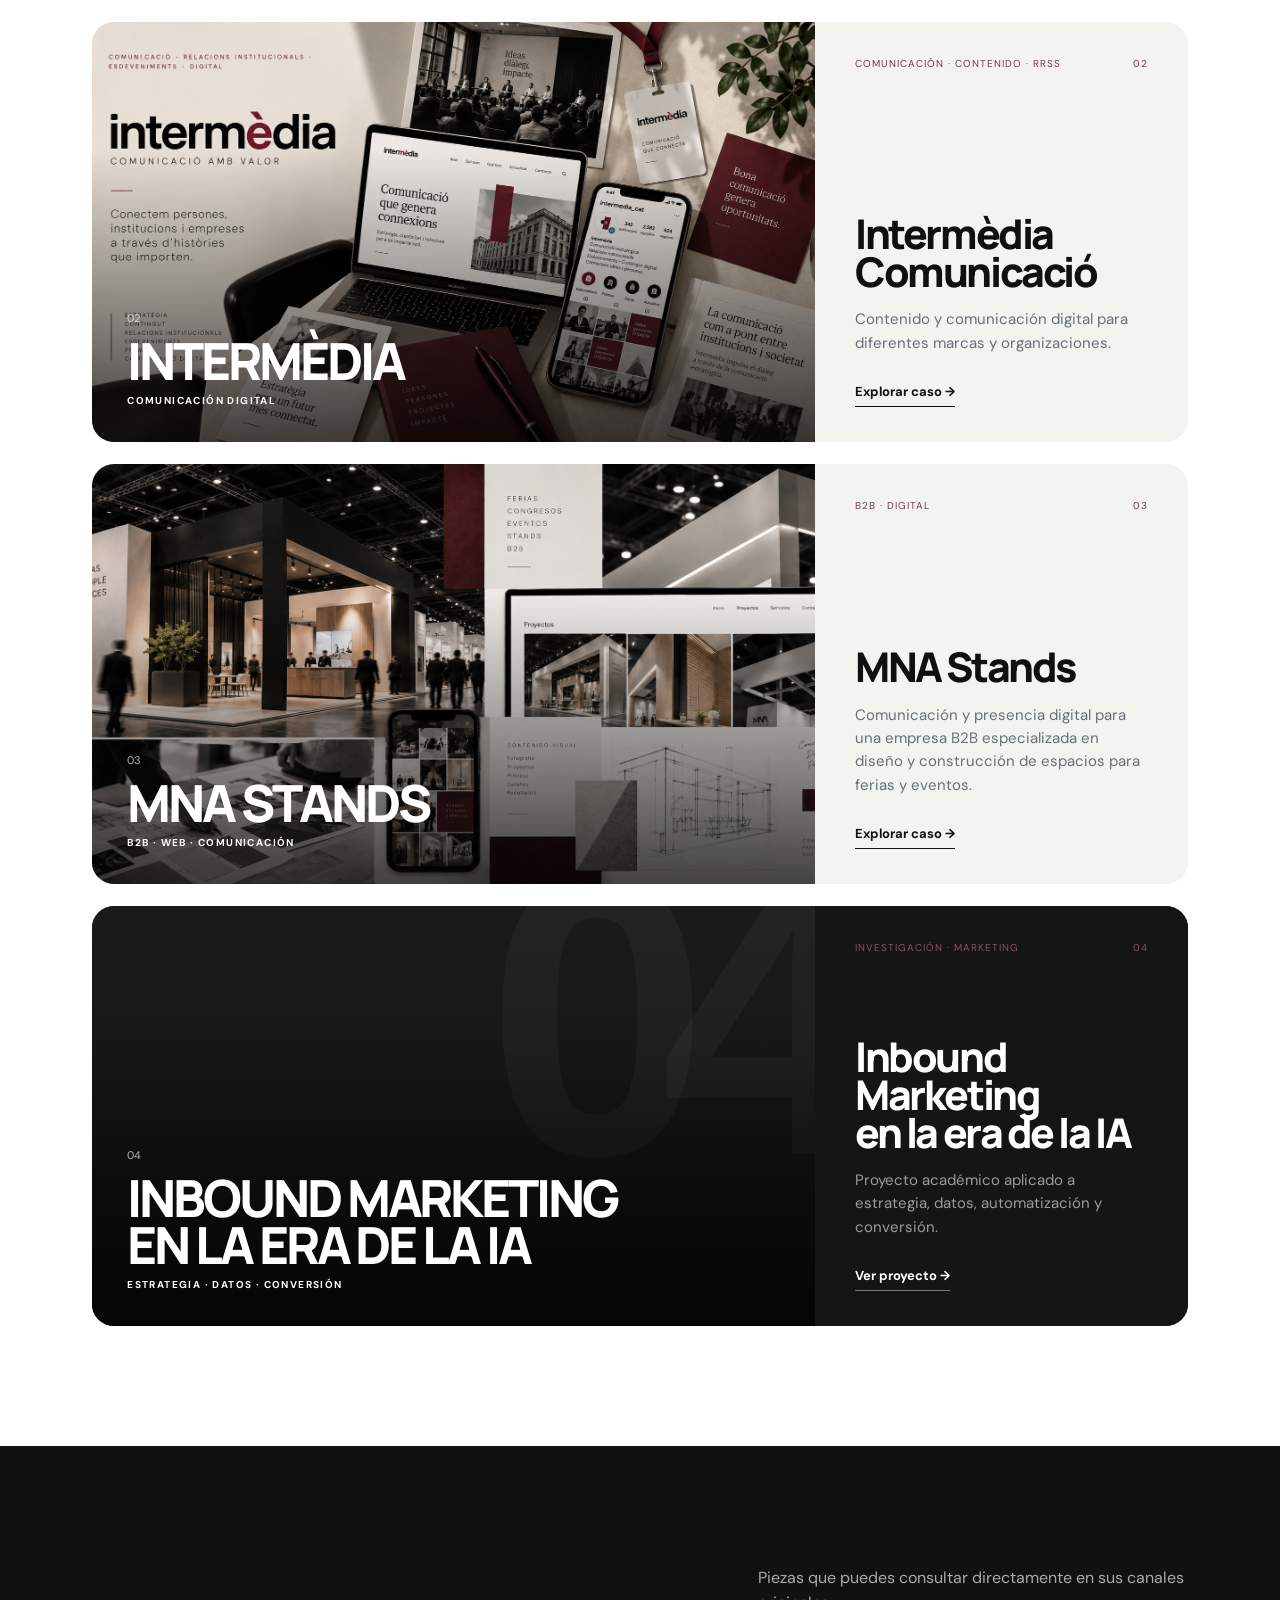
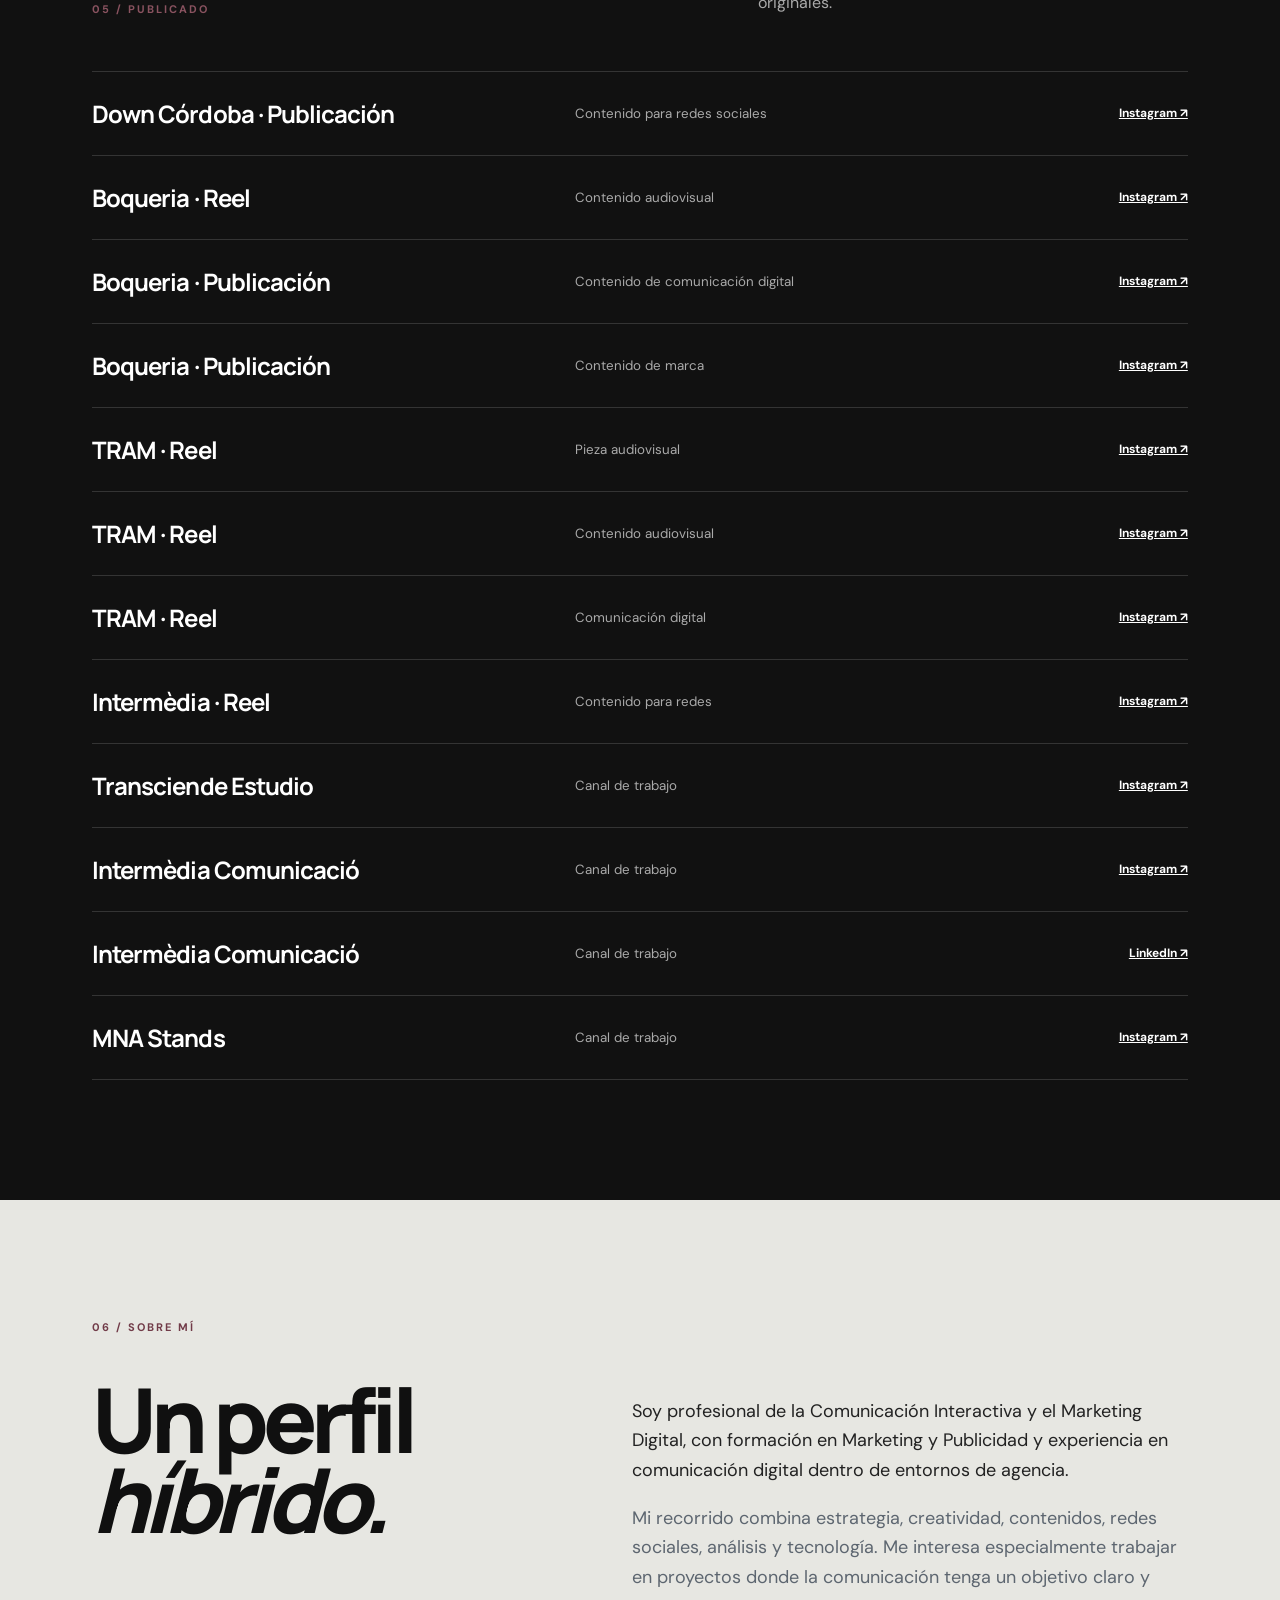
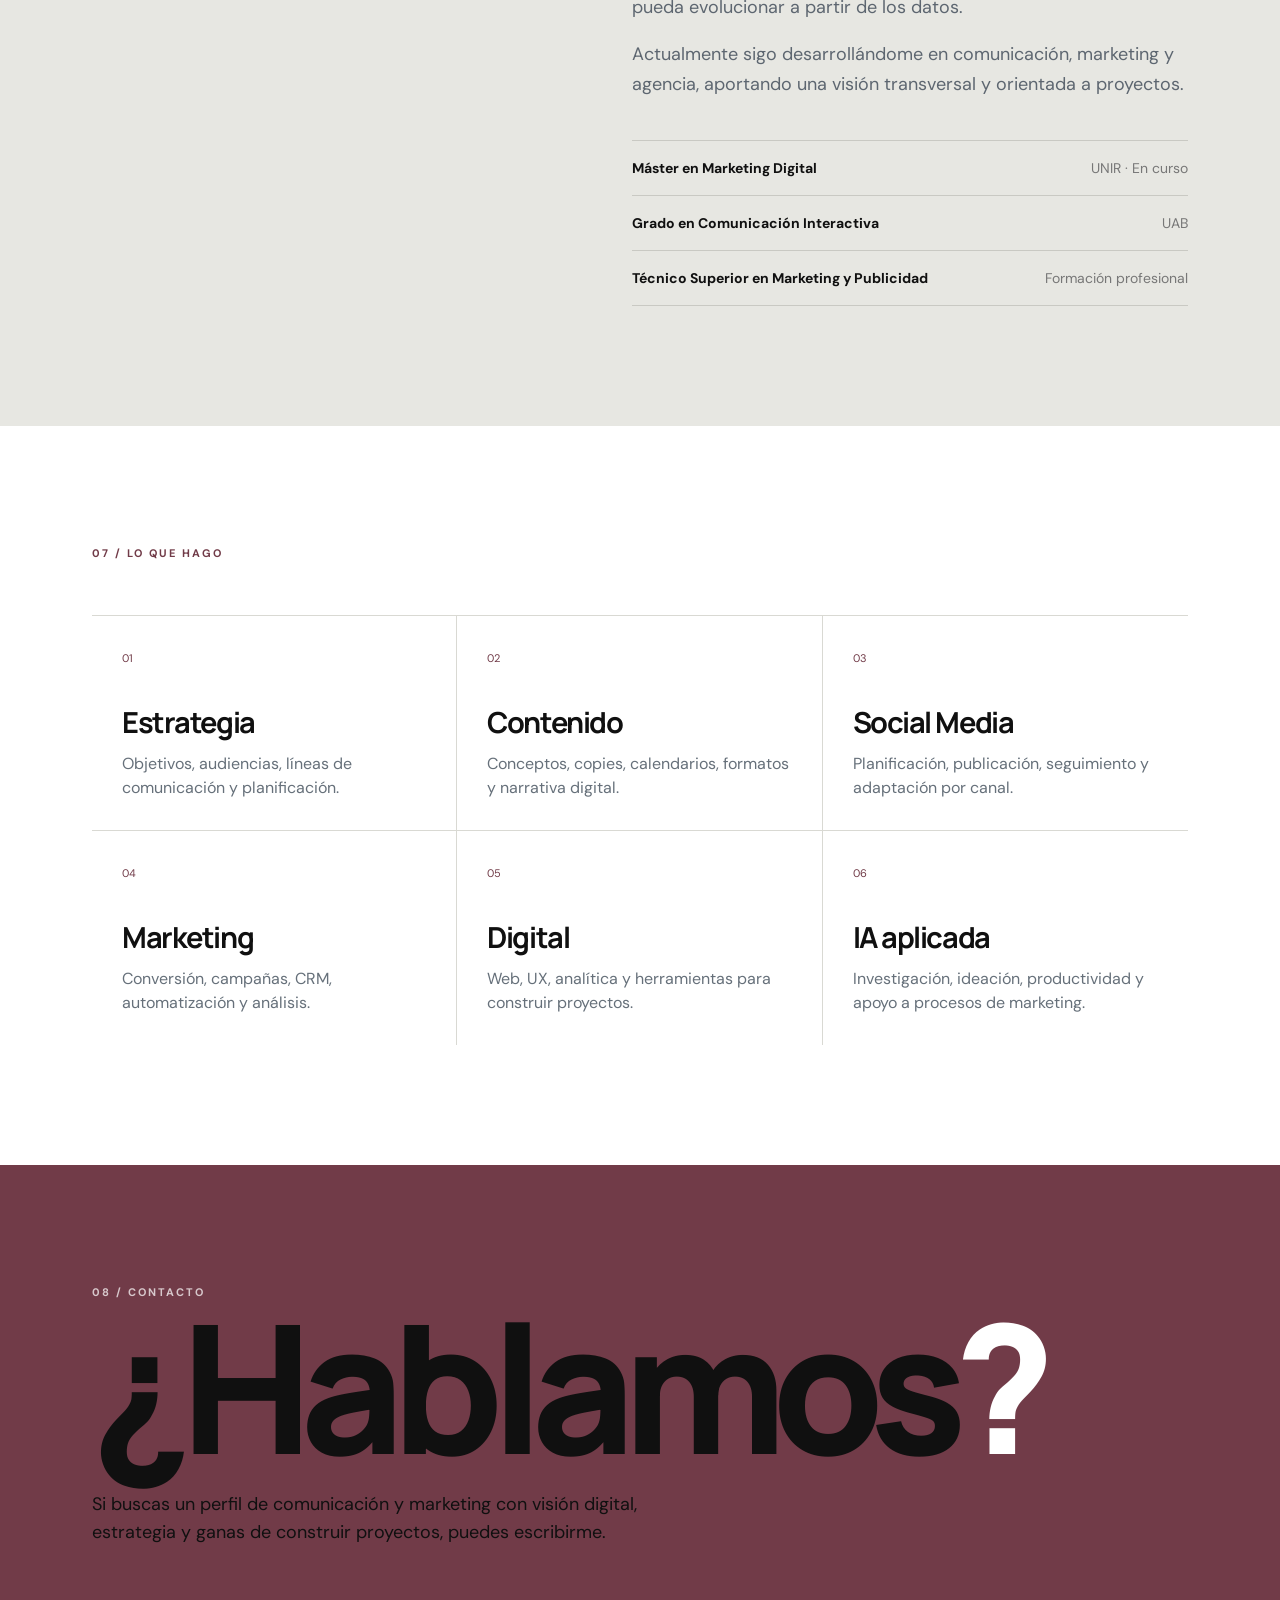
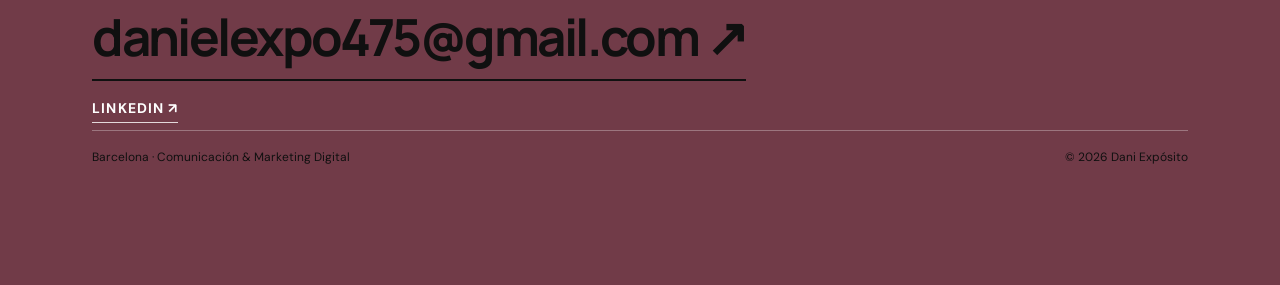
==== commit 6da67dd5: "Update index.html" ====
--- a/index.html
+++ b/index.html
@@ -73,10 +73,7 @@
   <div class="hero-bottom">
 
     <p>
-      Un perfil híbrido entre comunicación digital,
-      marketing, contenido y estrategia. Me interesa
-      convertir ideas en proyectos que tengan sentido,
-      forma y resultados.
+      Me interesa encontrar el punto donde una buena idea se convierte en una comunicación que conecta, funciona y deja huella.
     </p>
 
     <a class="arrow-link" href="#proyectos">
@@ -220,9 +217,7 @@
       </h3>
 
       <p>
-        Primera etapa profesional vinculada a
-        comunicación, presencia digital, contenidos
-        y proyectos B2B.
+        Desarrollo de comunicación, contenidos y presencia digital para una marca B2B vinculada al sector de ferias, eventos y espacios corporativos.
       </p>
 
     </div>
@@ -483,8 +478,7 @@
         </h3>
 
         <p>
-          Primera experiencia profesional y punto
-          de partida del recorrido digital.
+          Comunicación y presencia digital para una empresa B2B especializada en diseño y construcción de espacios para ferias y eventos.
         </p>
 
         <span class="case-study-link">
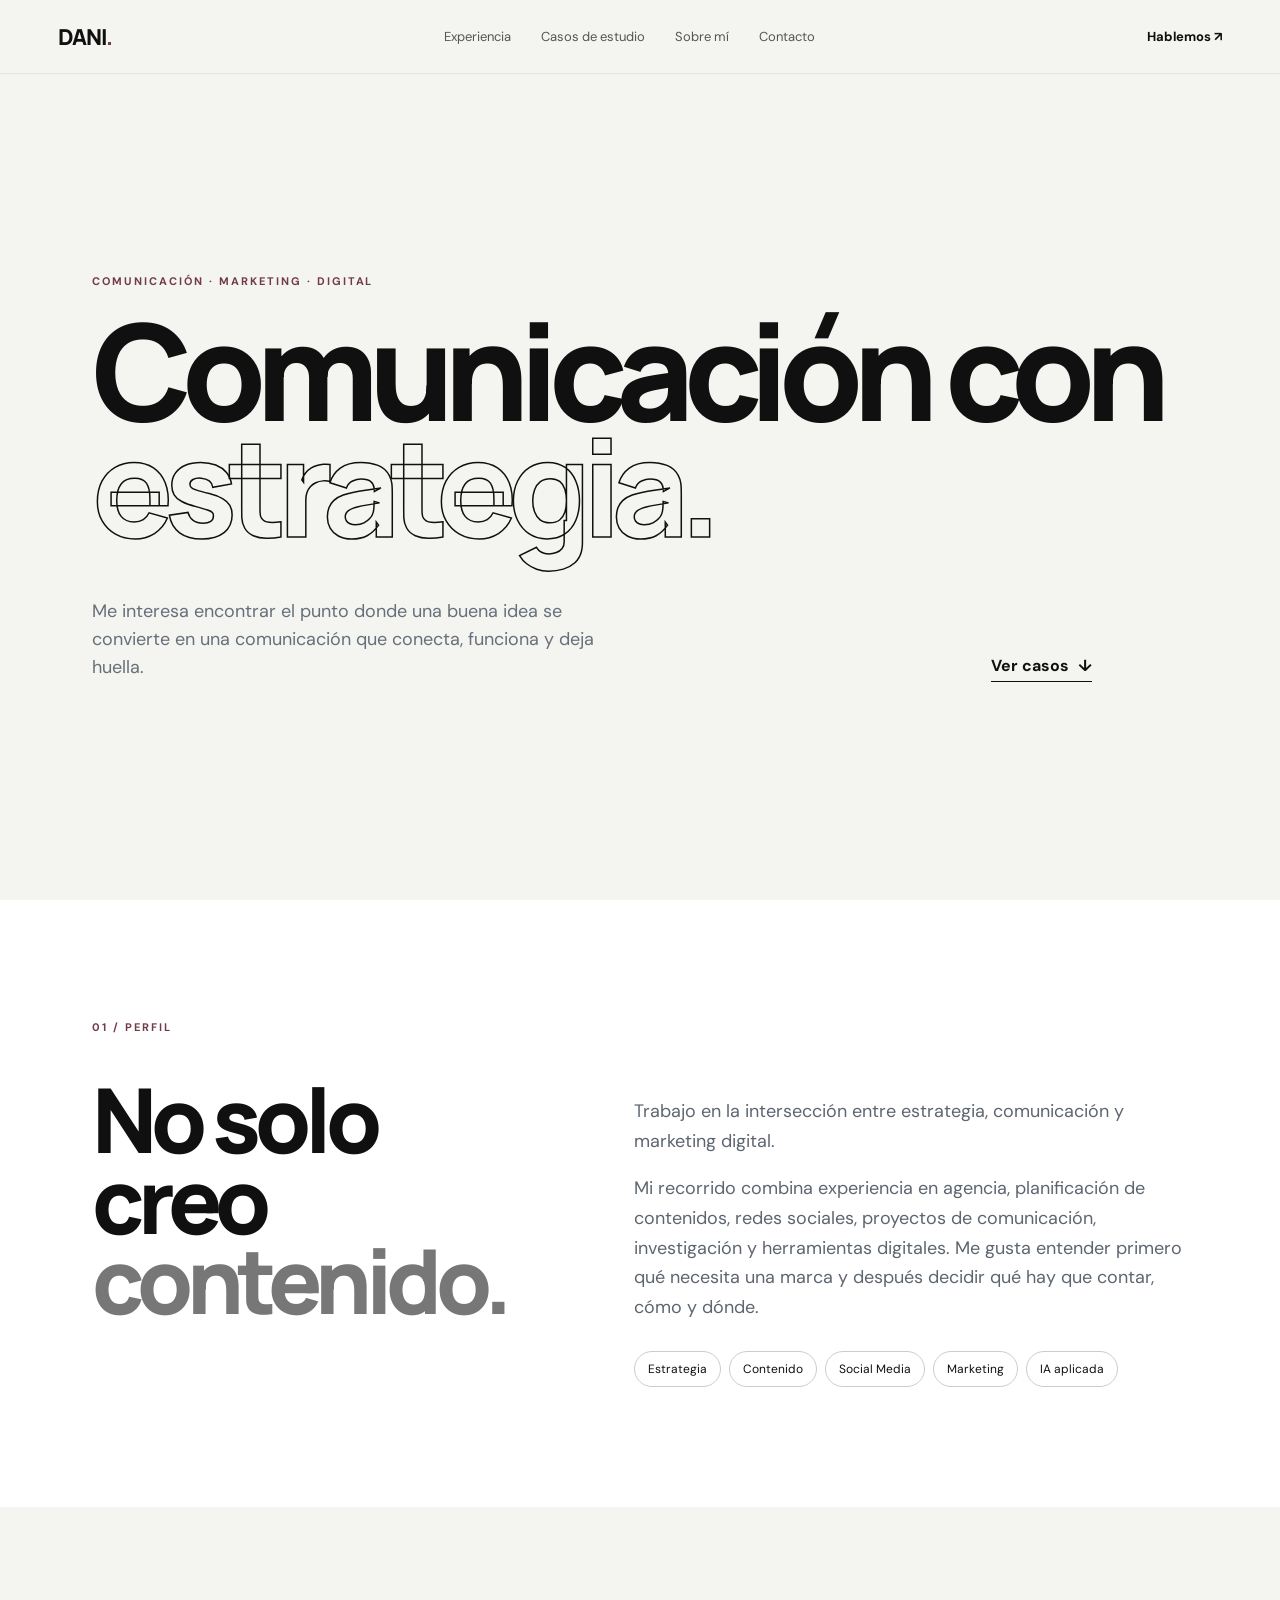
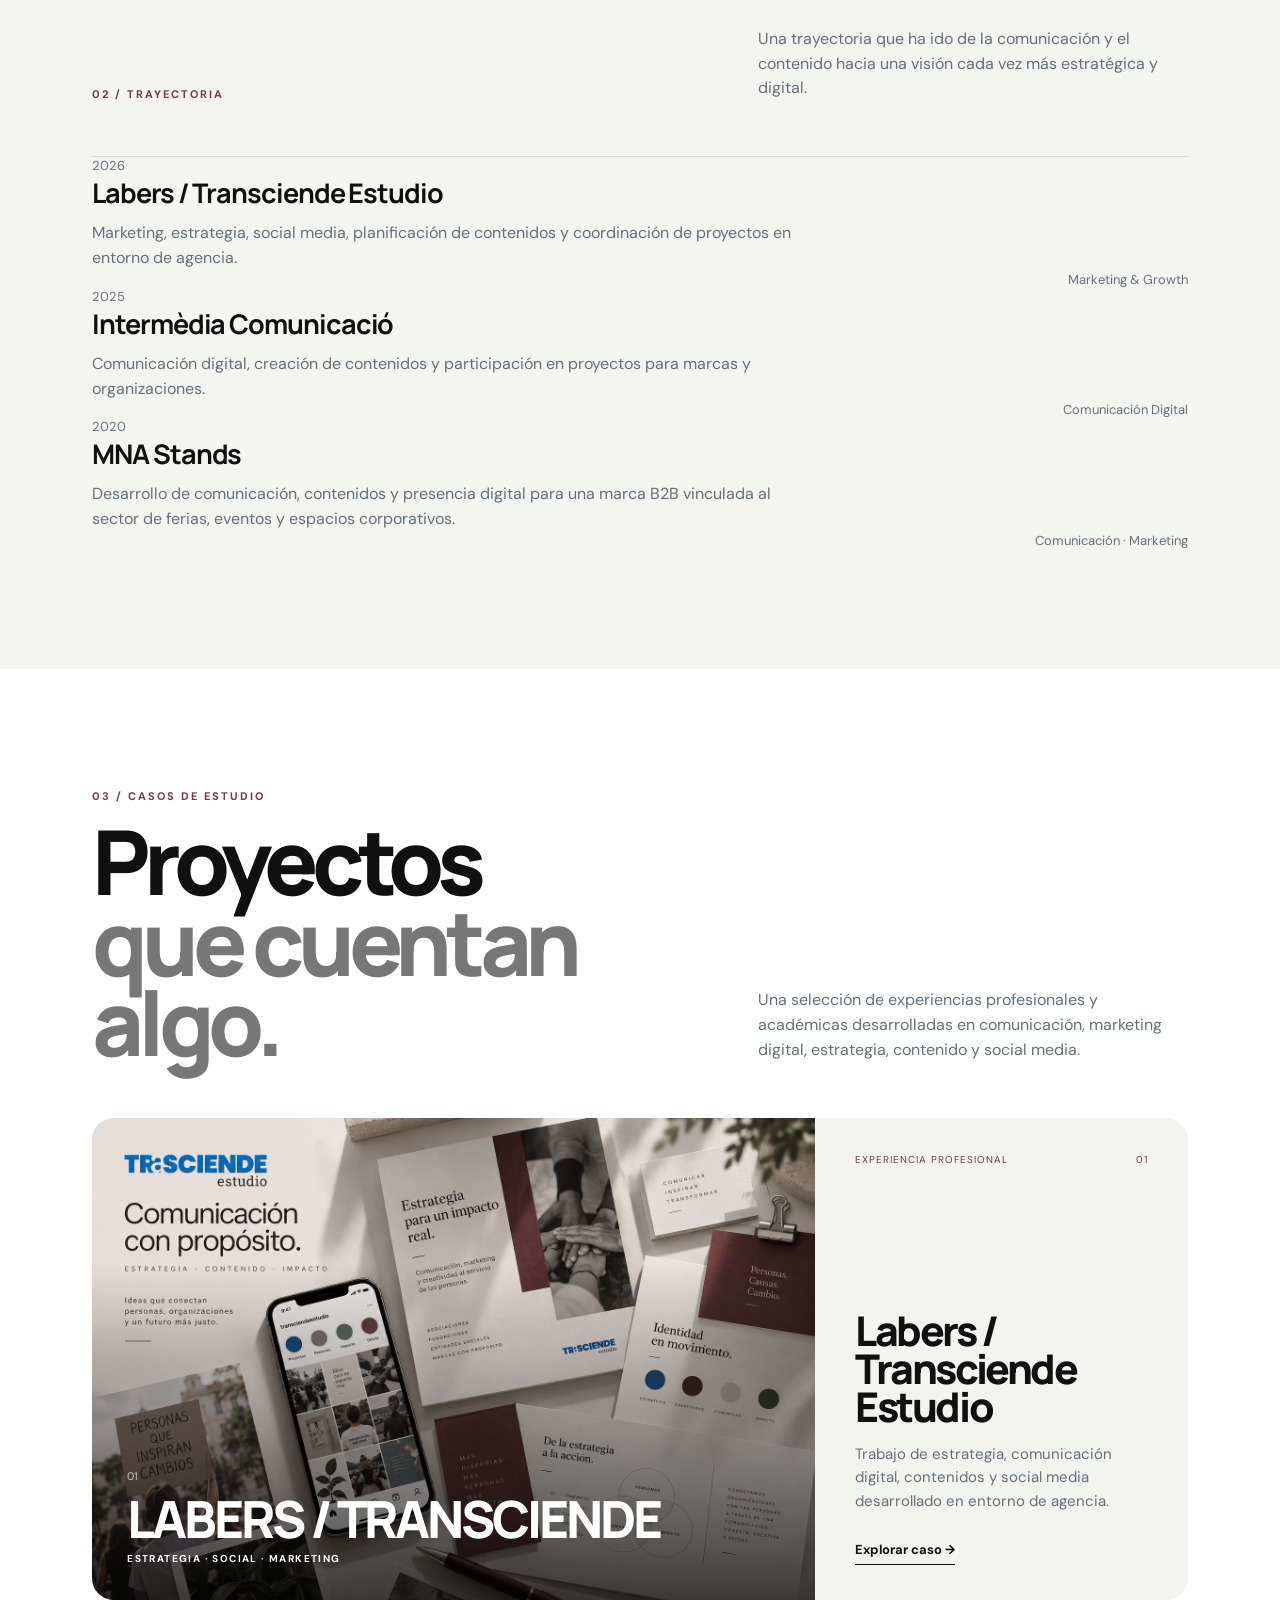
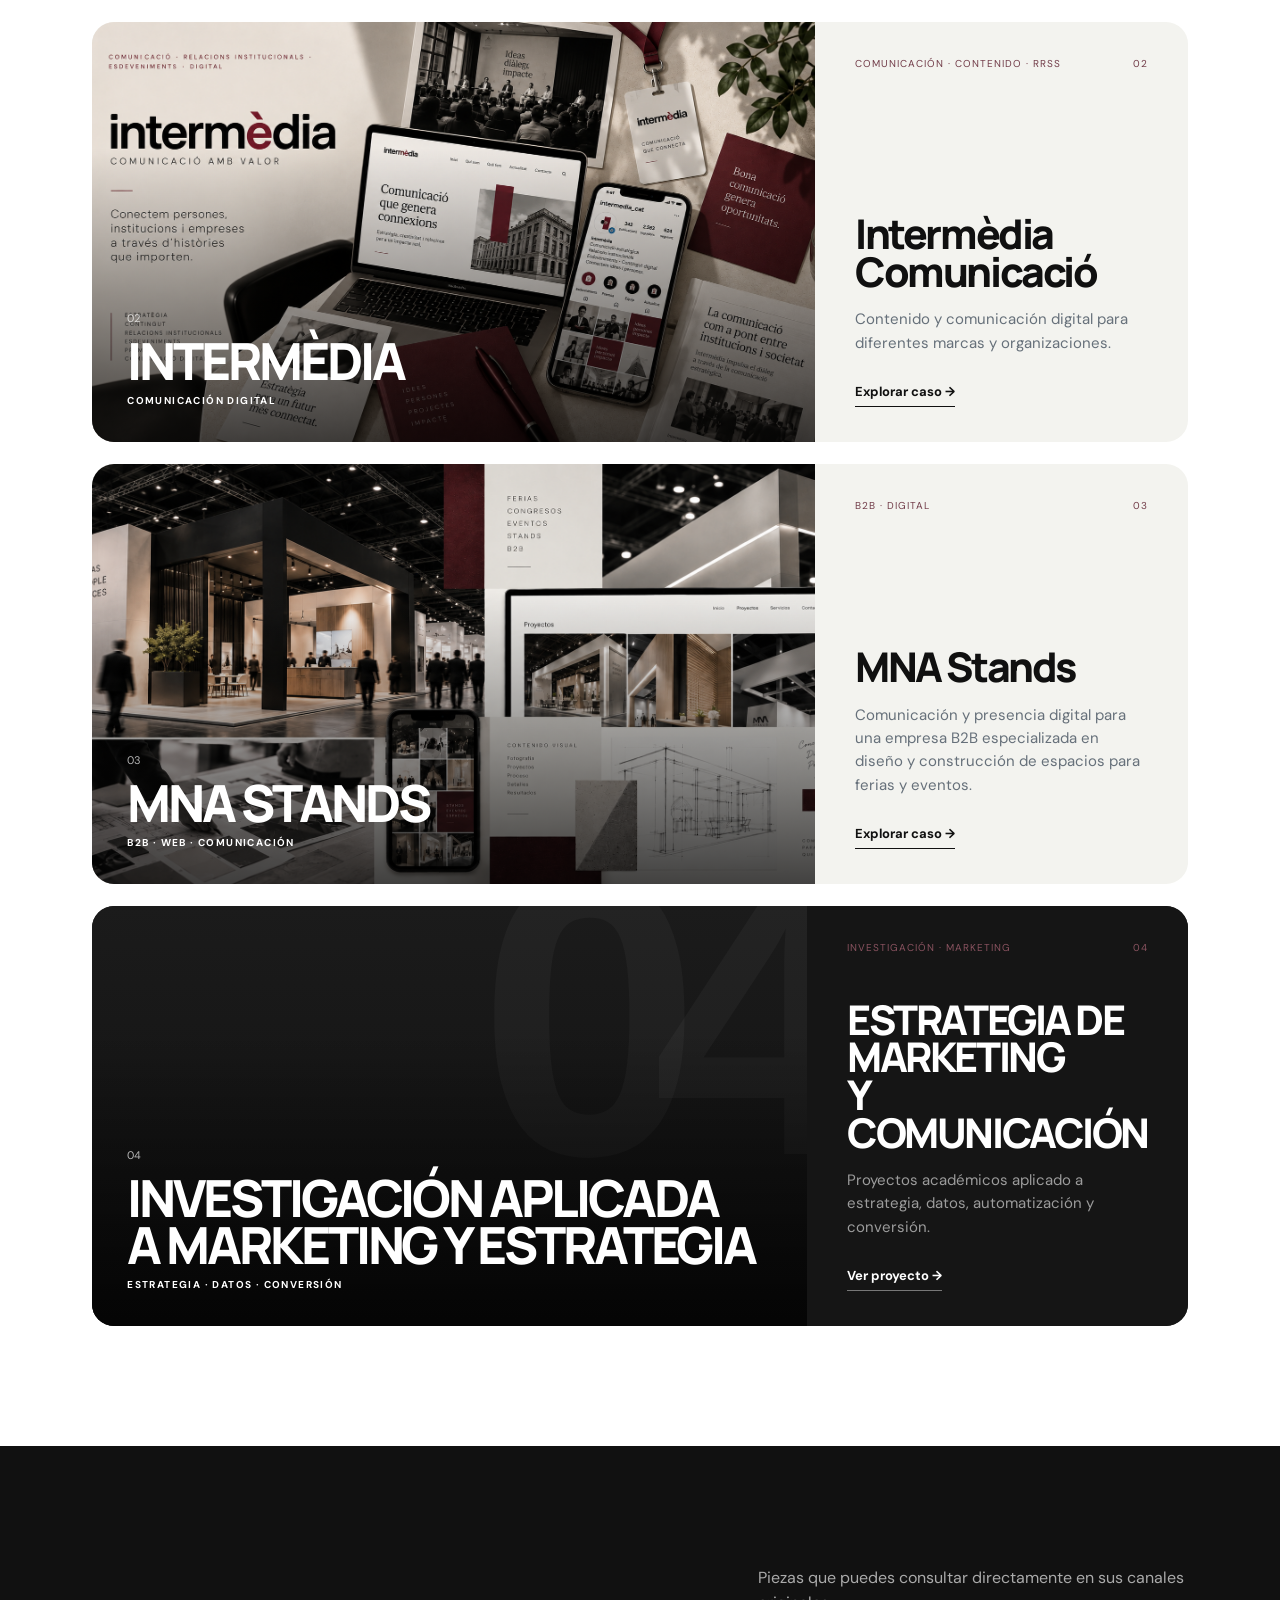
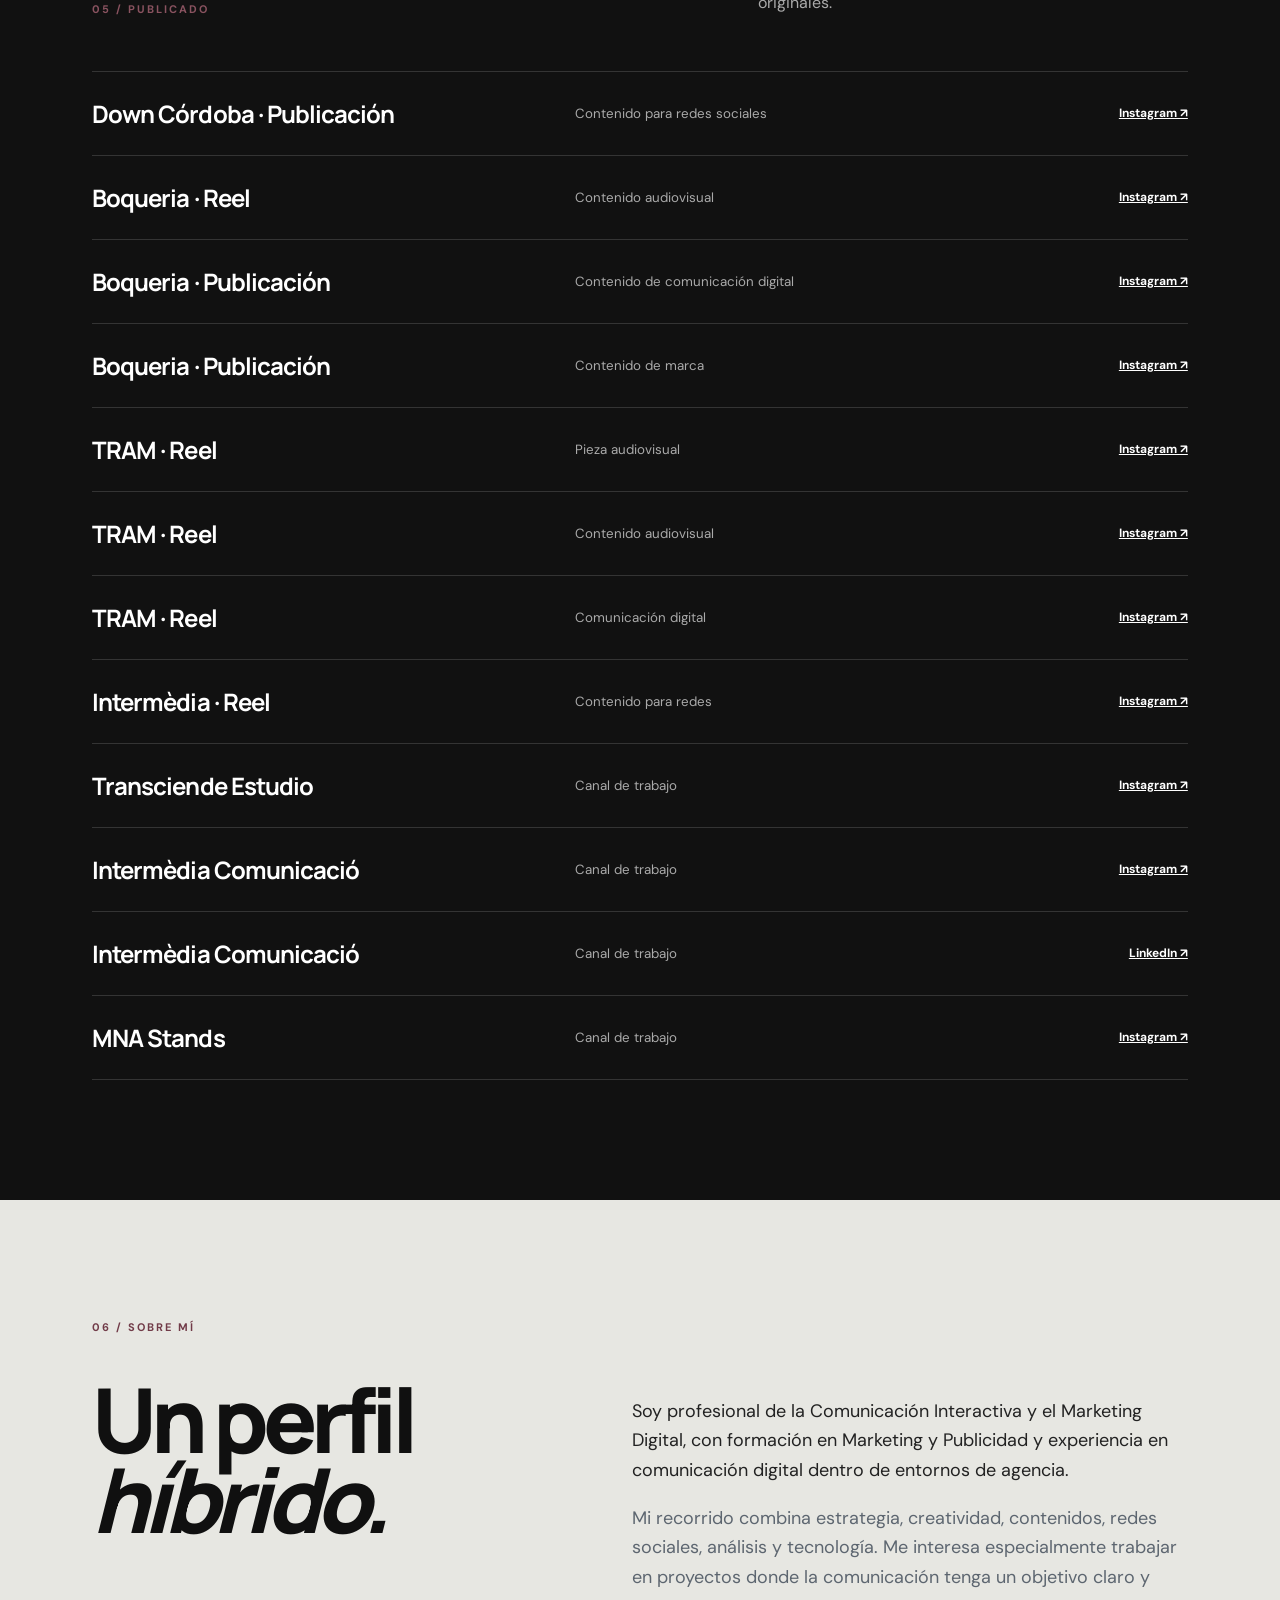
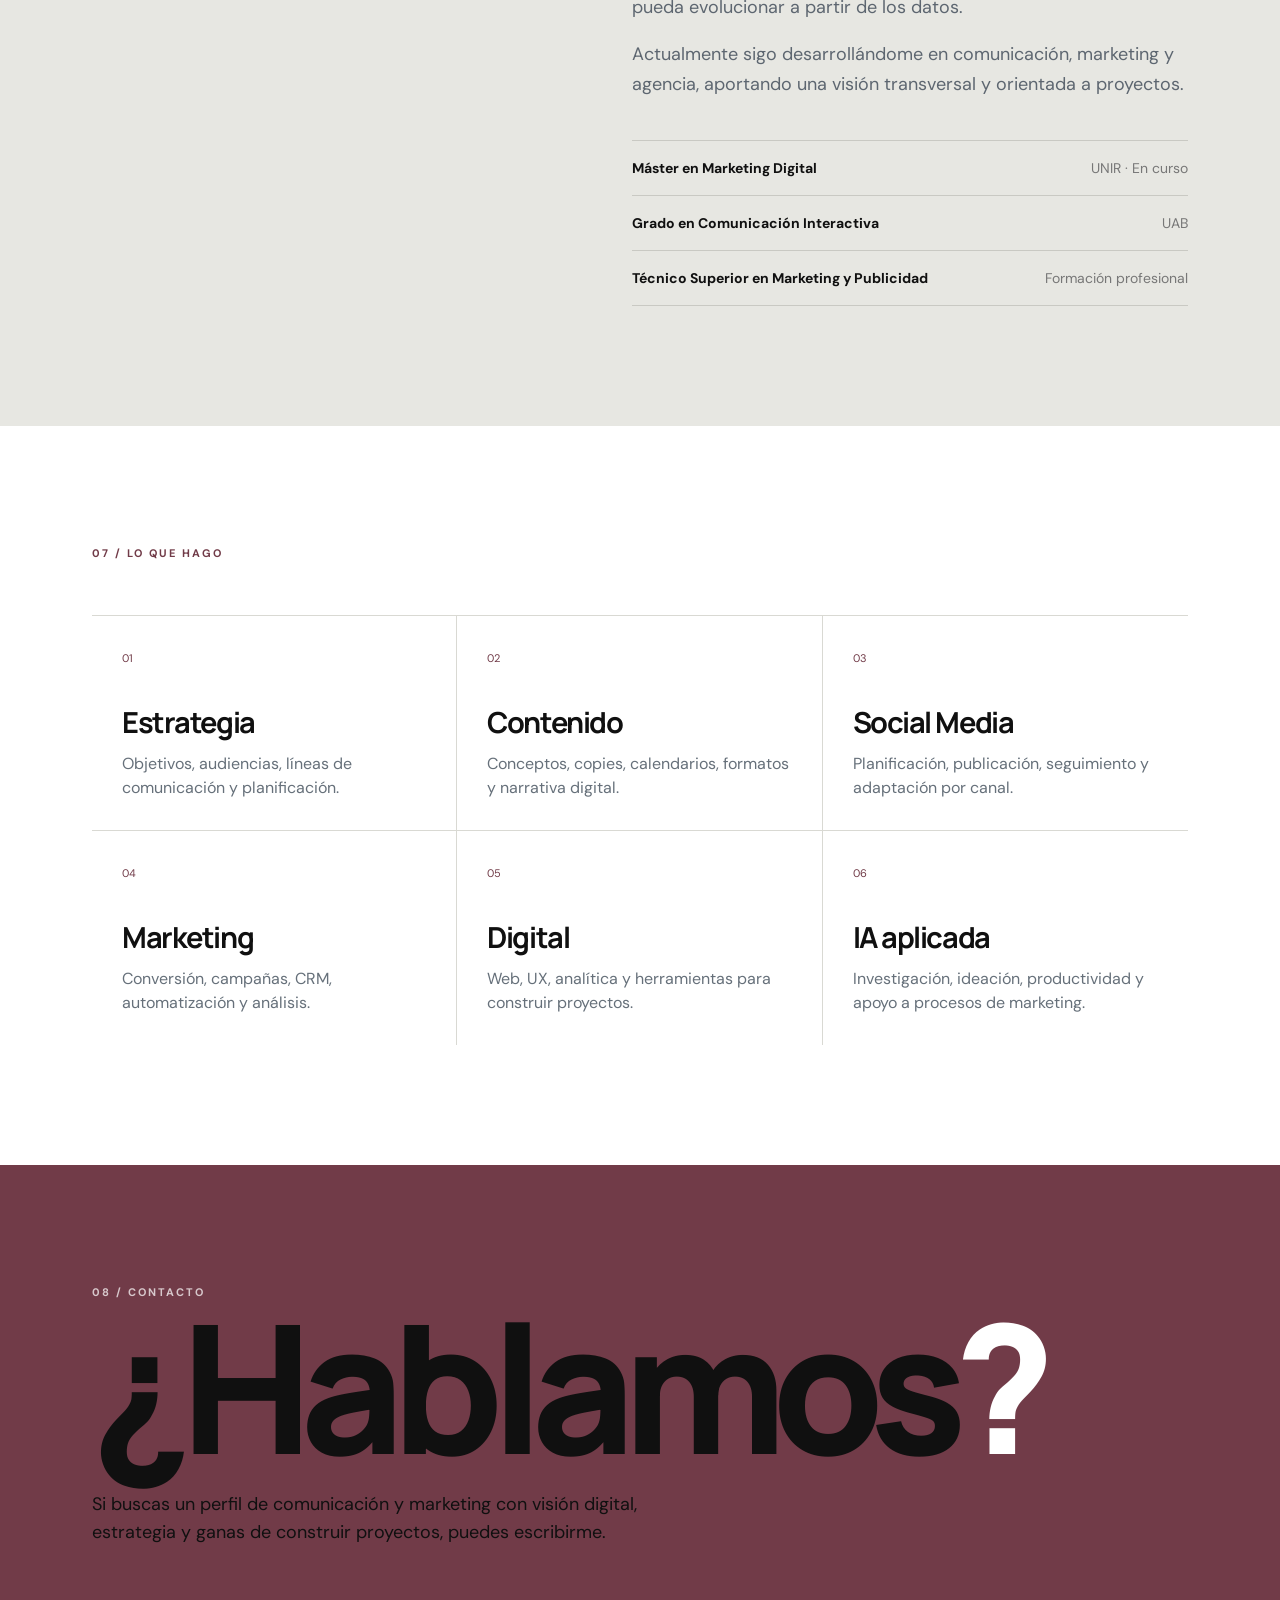
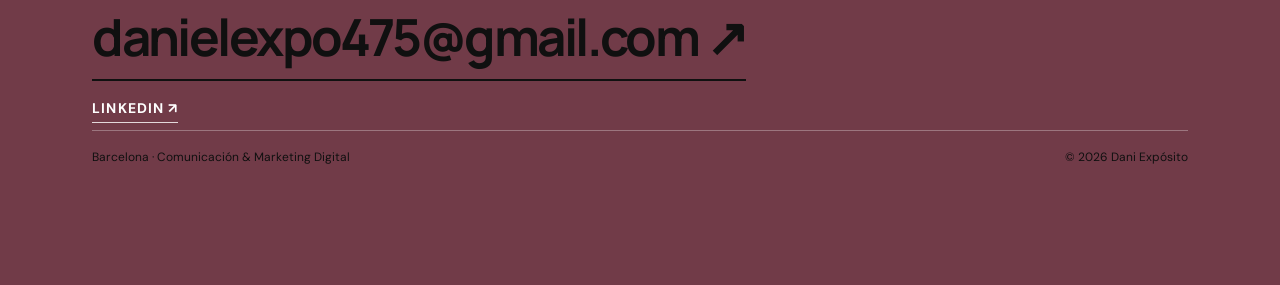
==== commit 707573d6: "Update index.html" ====
--- a/index.html
+++ b/index.html
@@ -511,8 +511,8 @@
         </small>
 
         <strong>
-          INBOUND MARKETING<br>
-          EN LA ERA DE LA IA
+          INVESTIGACIÓN APLICADA<br>
+          A MARKETING Y ESTRATEGIA
         </strong>
 
         <span>
@@ -543,12 +543,12 @@
       <div class="case-study-content">
 
         <h3>
-          Inbound Marketing<br>
-          en la era de la IA
+          ESTRATEGIA DE MARKETING<br>
+          Y COMUNICACIÓN
         </h3>
 
         <p>
-          Proyecto académico aplicado a estrategia,
+          Proyectos académicos aplicado a estrategia,
           datos, automatización y conversión.
         </p>
 
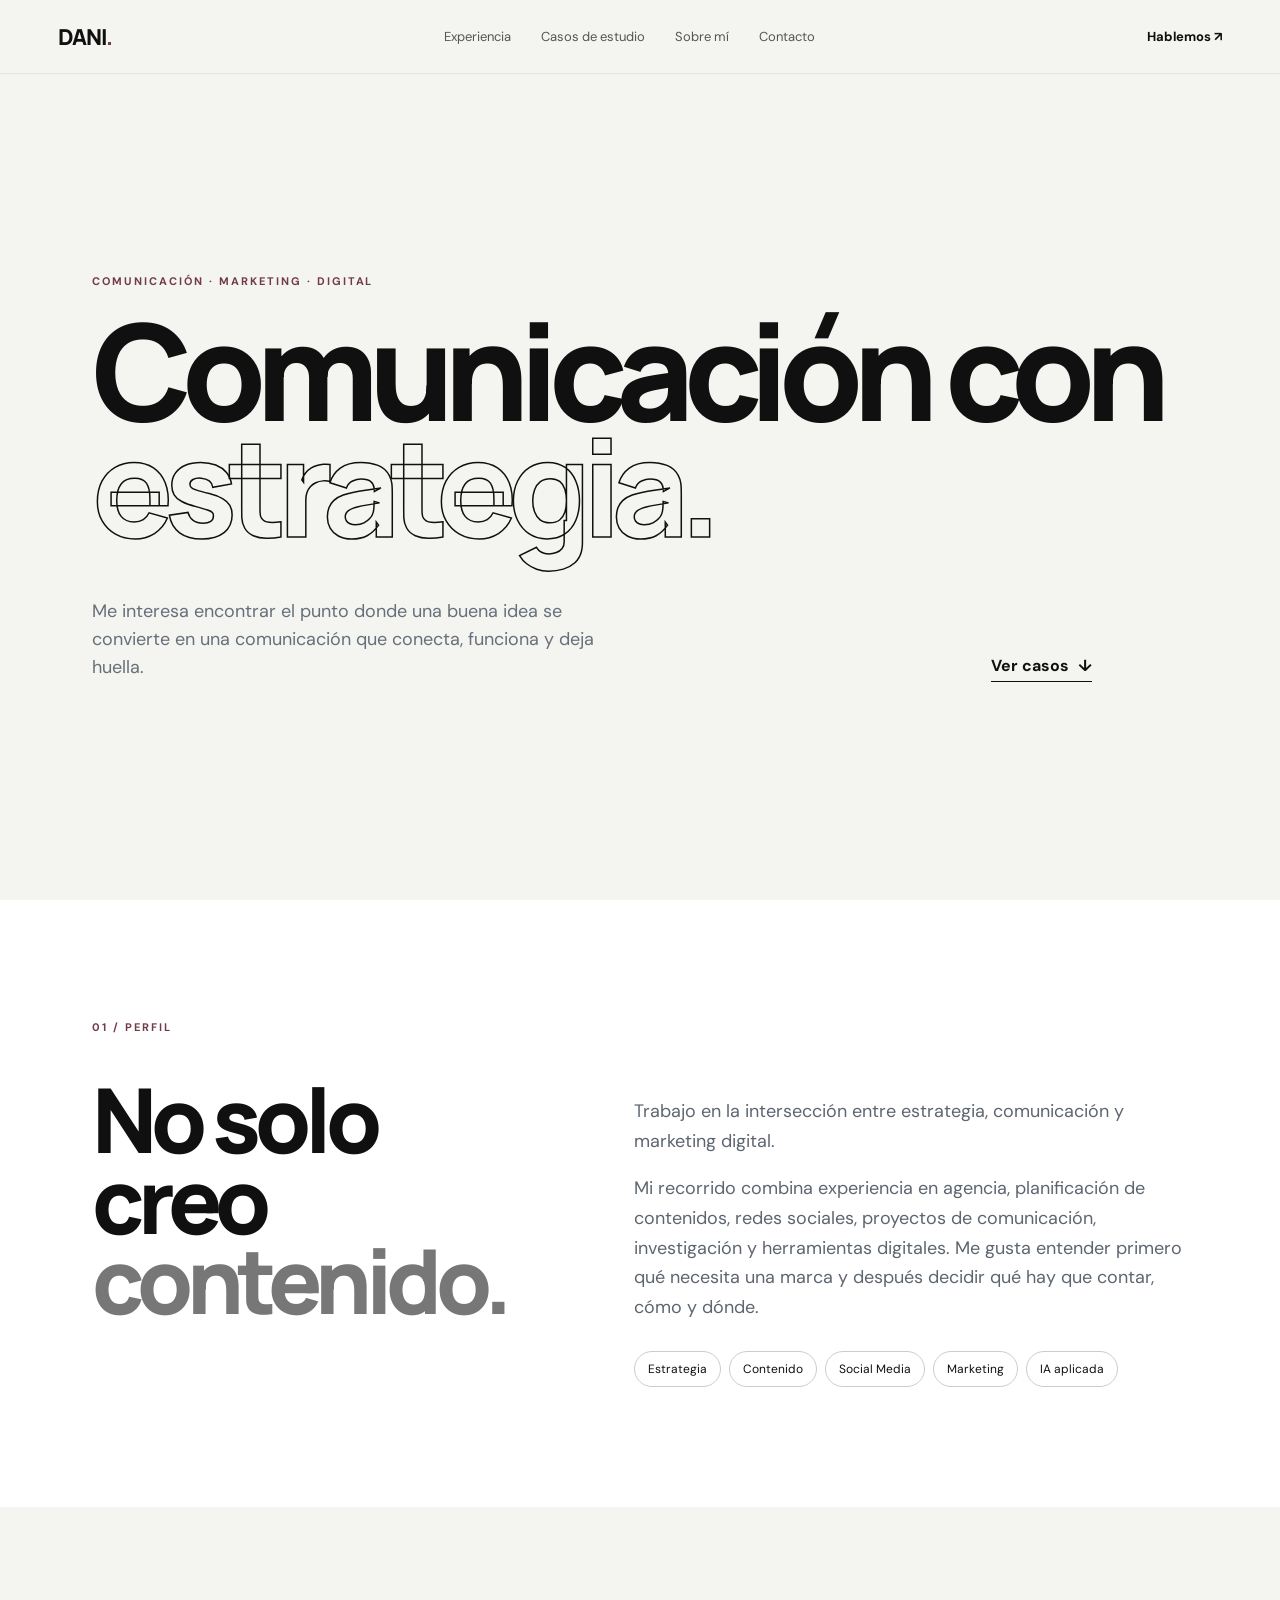
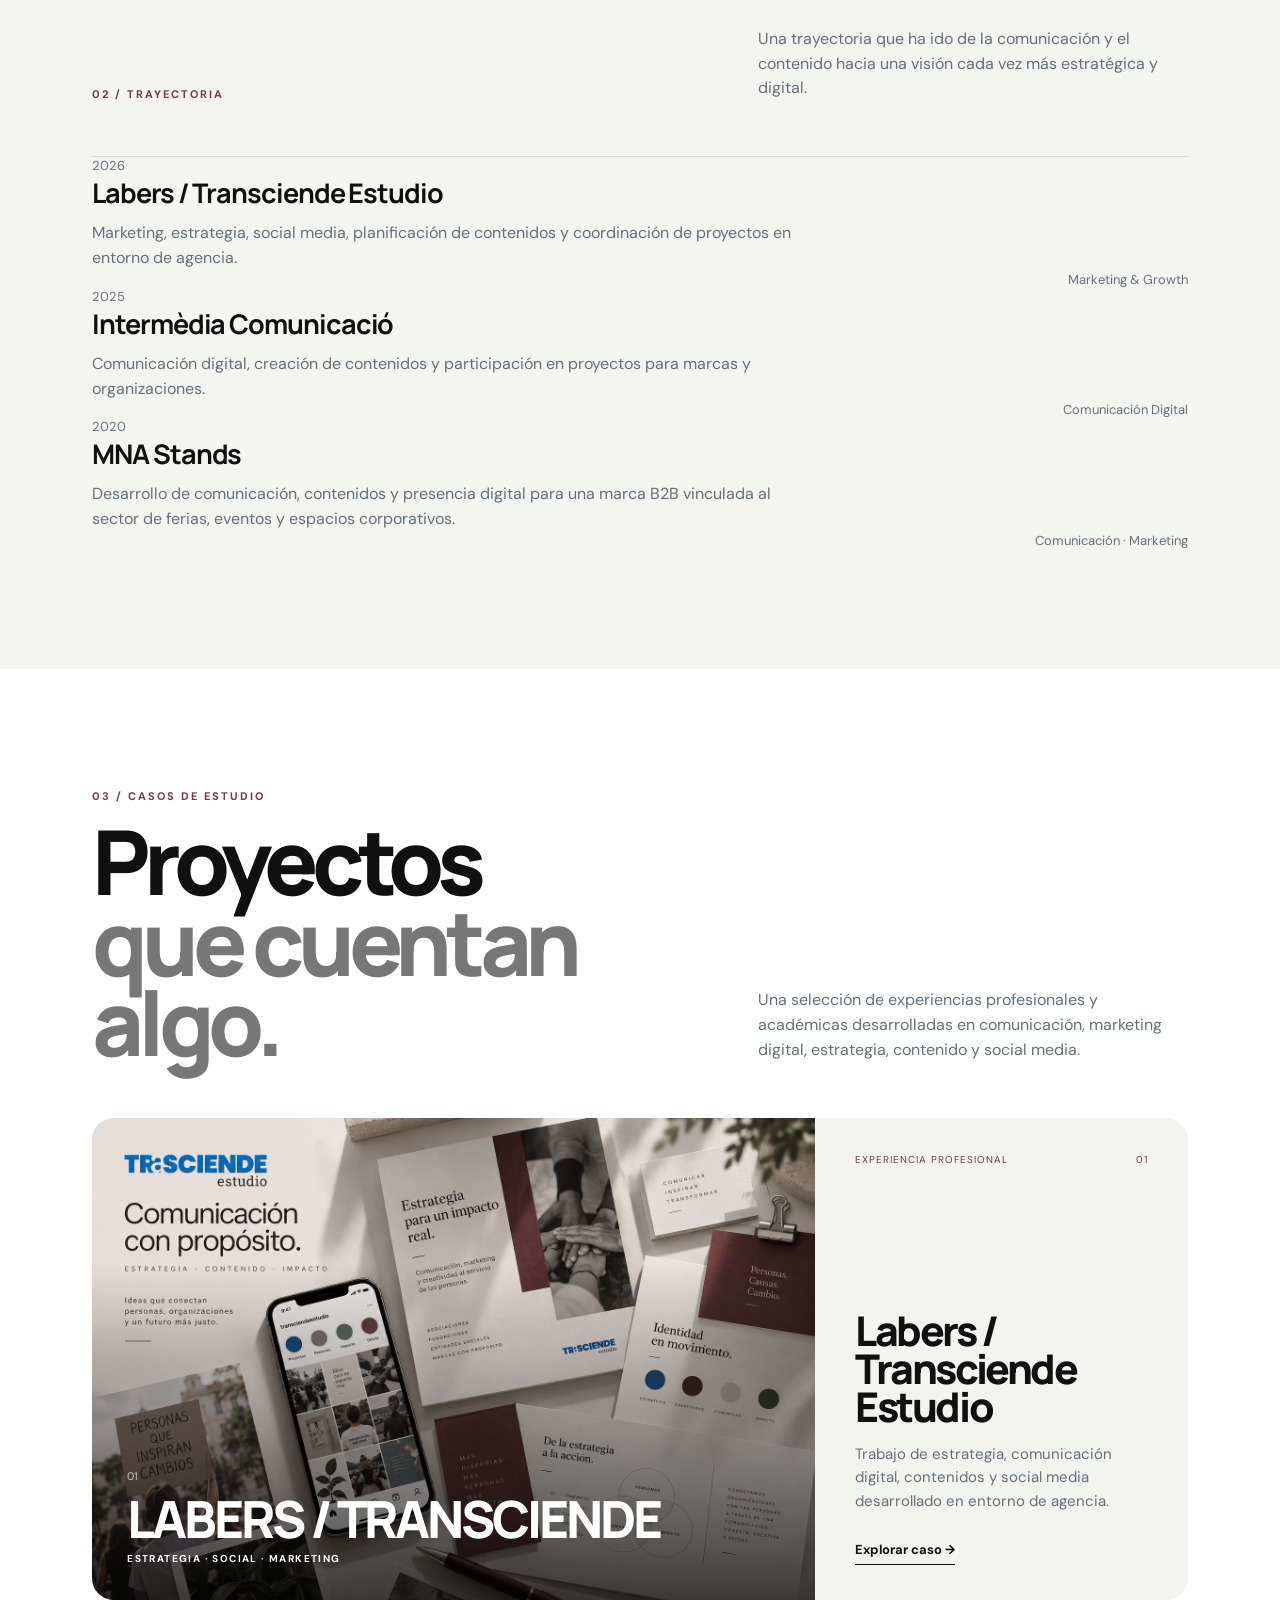
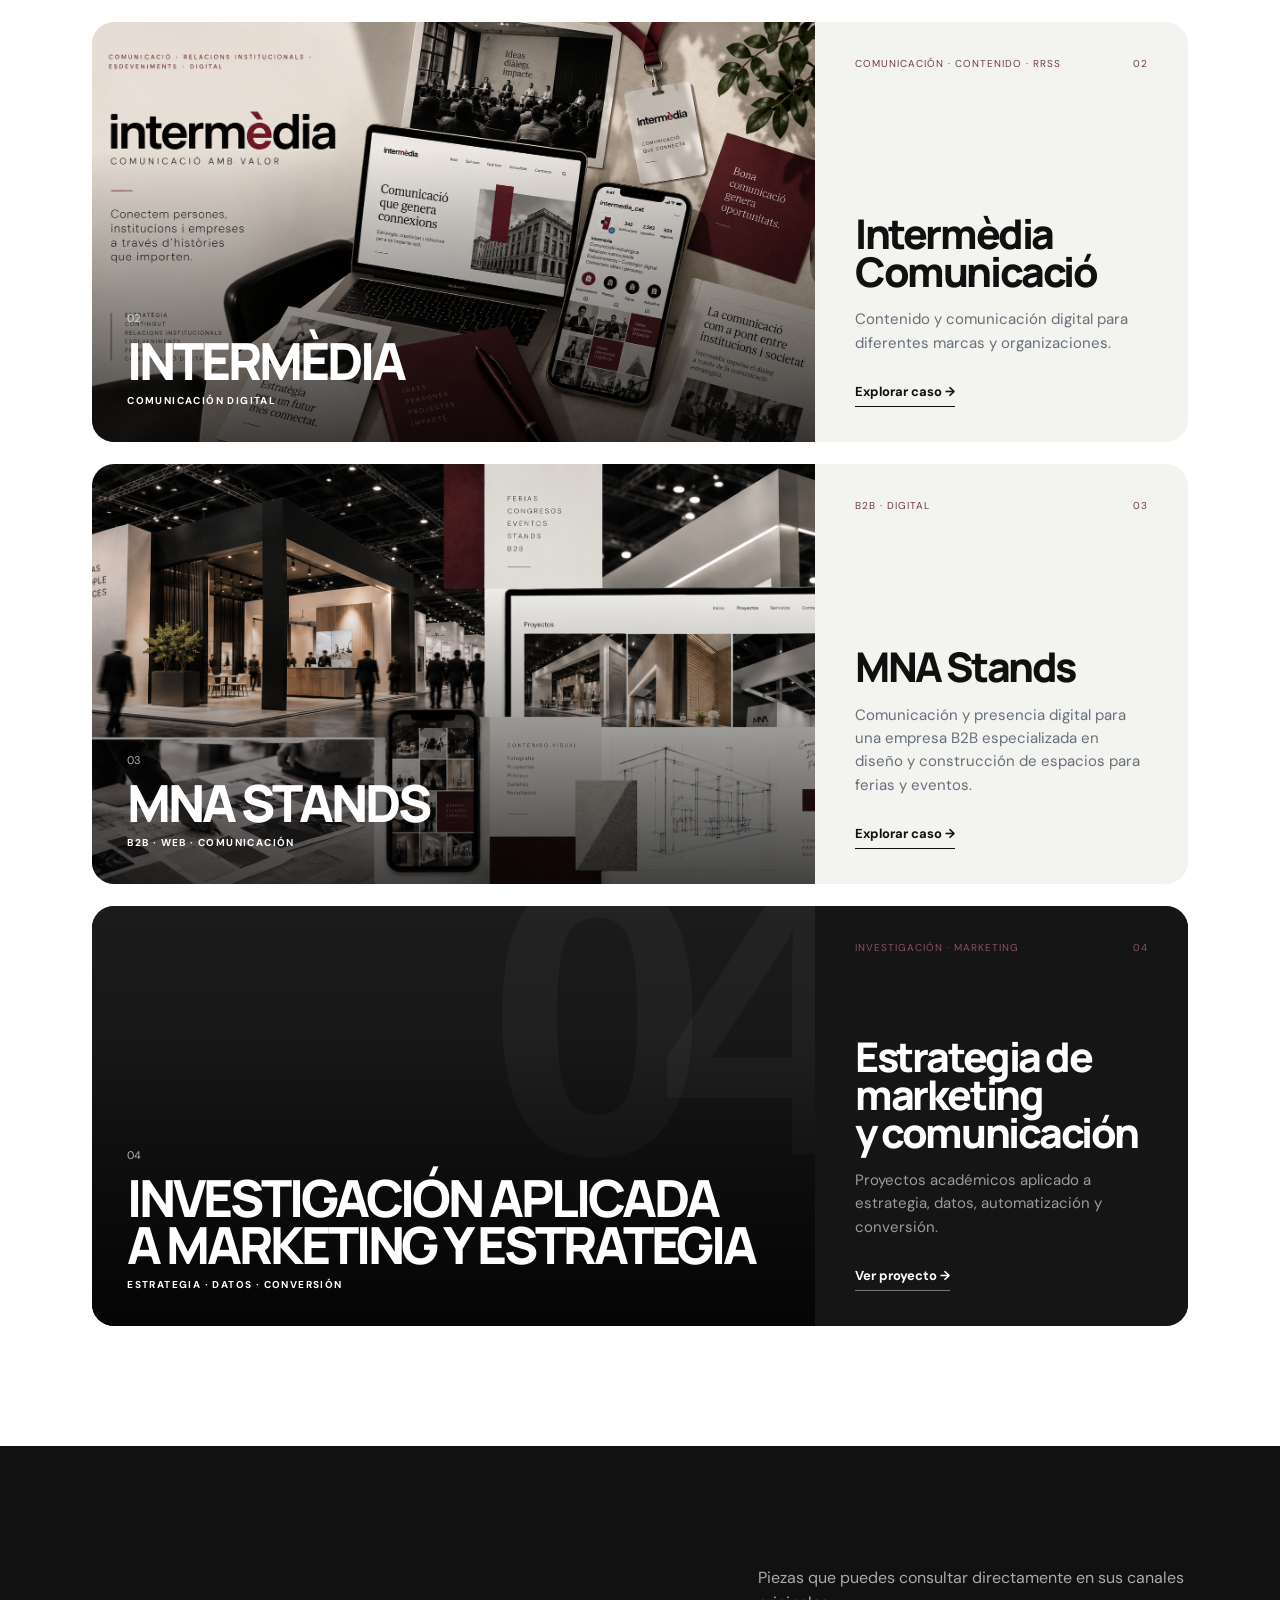
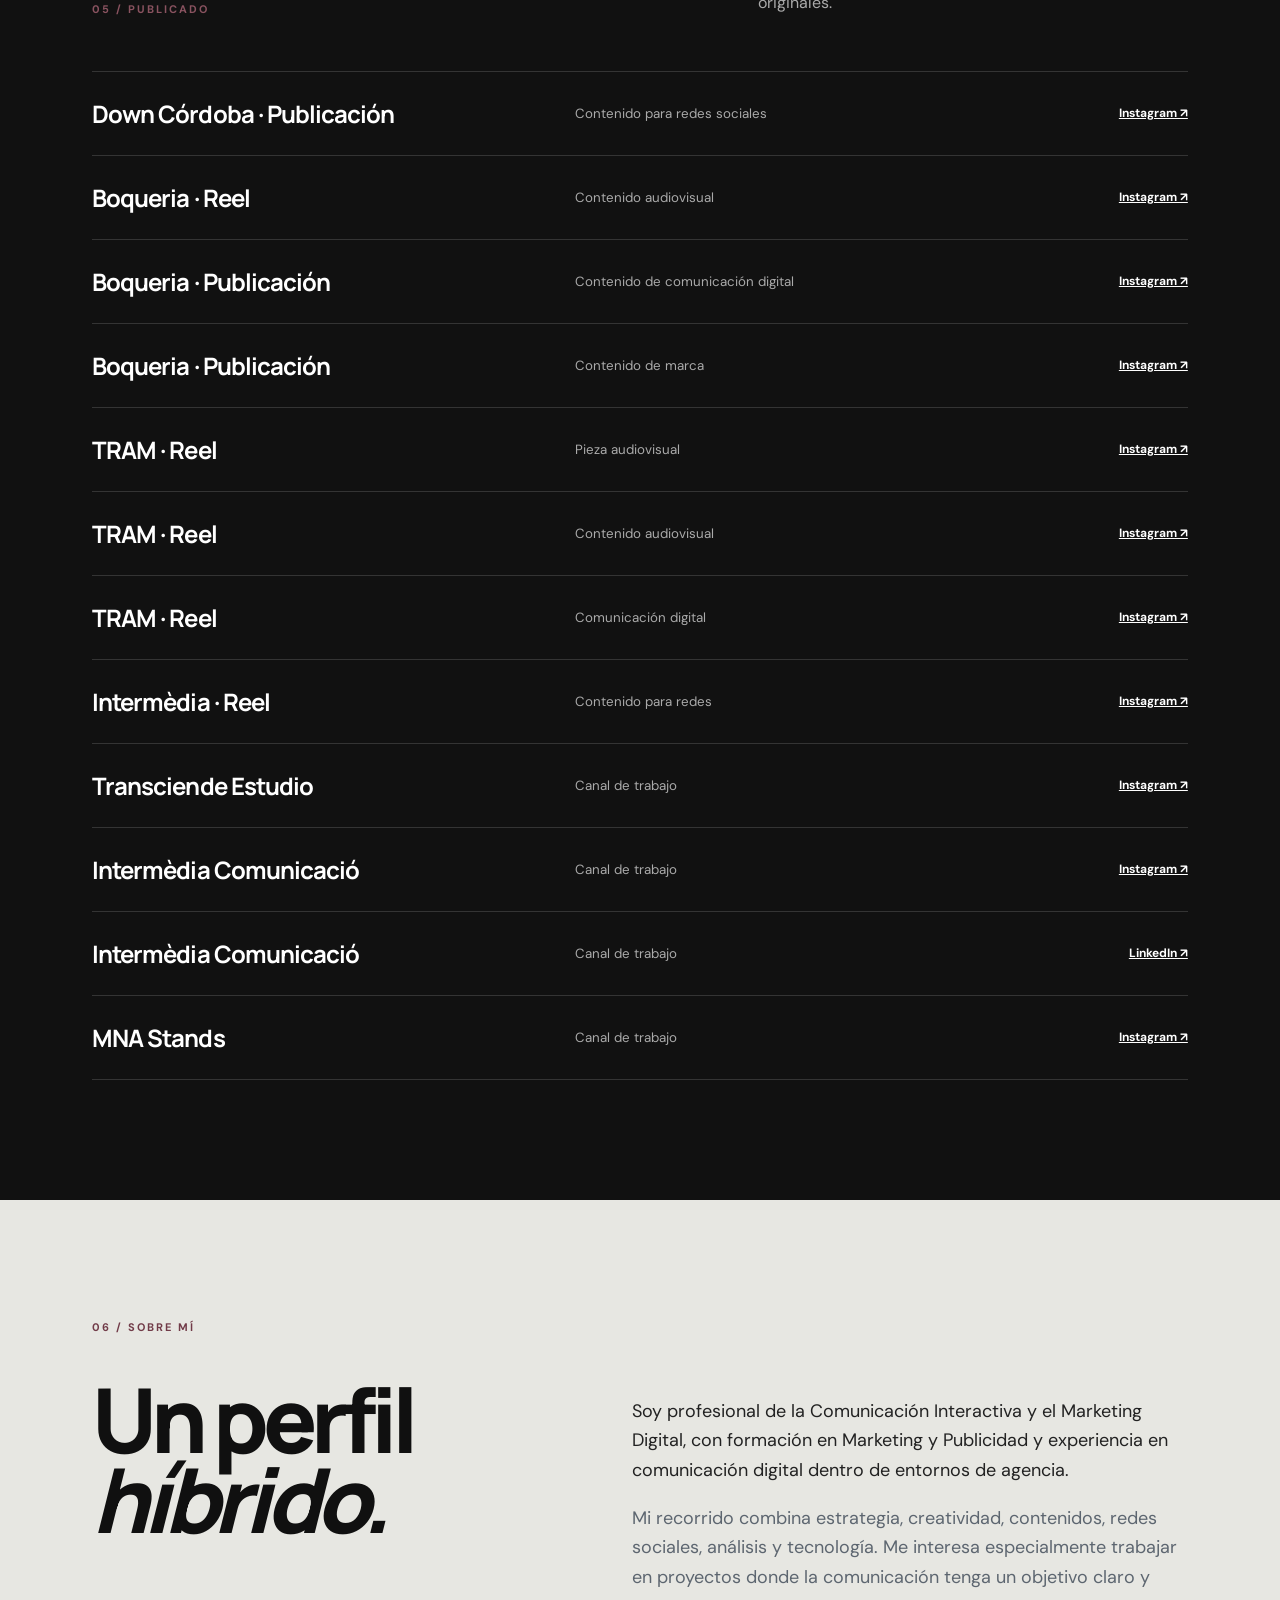
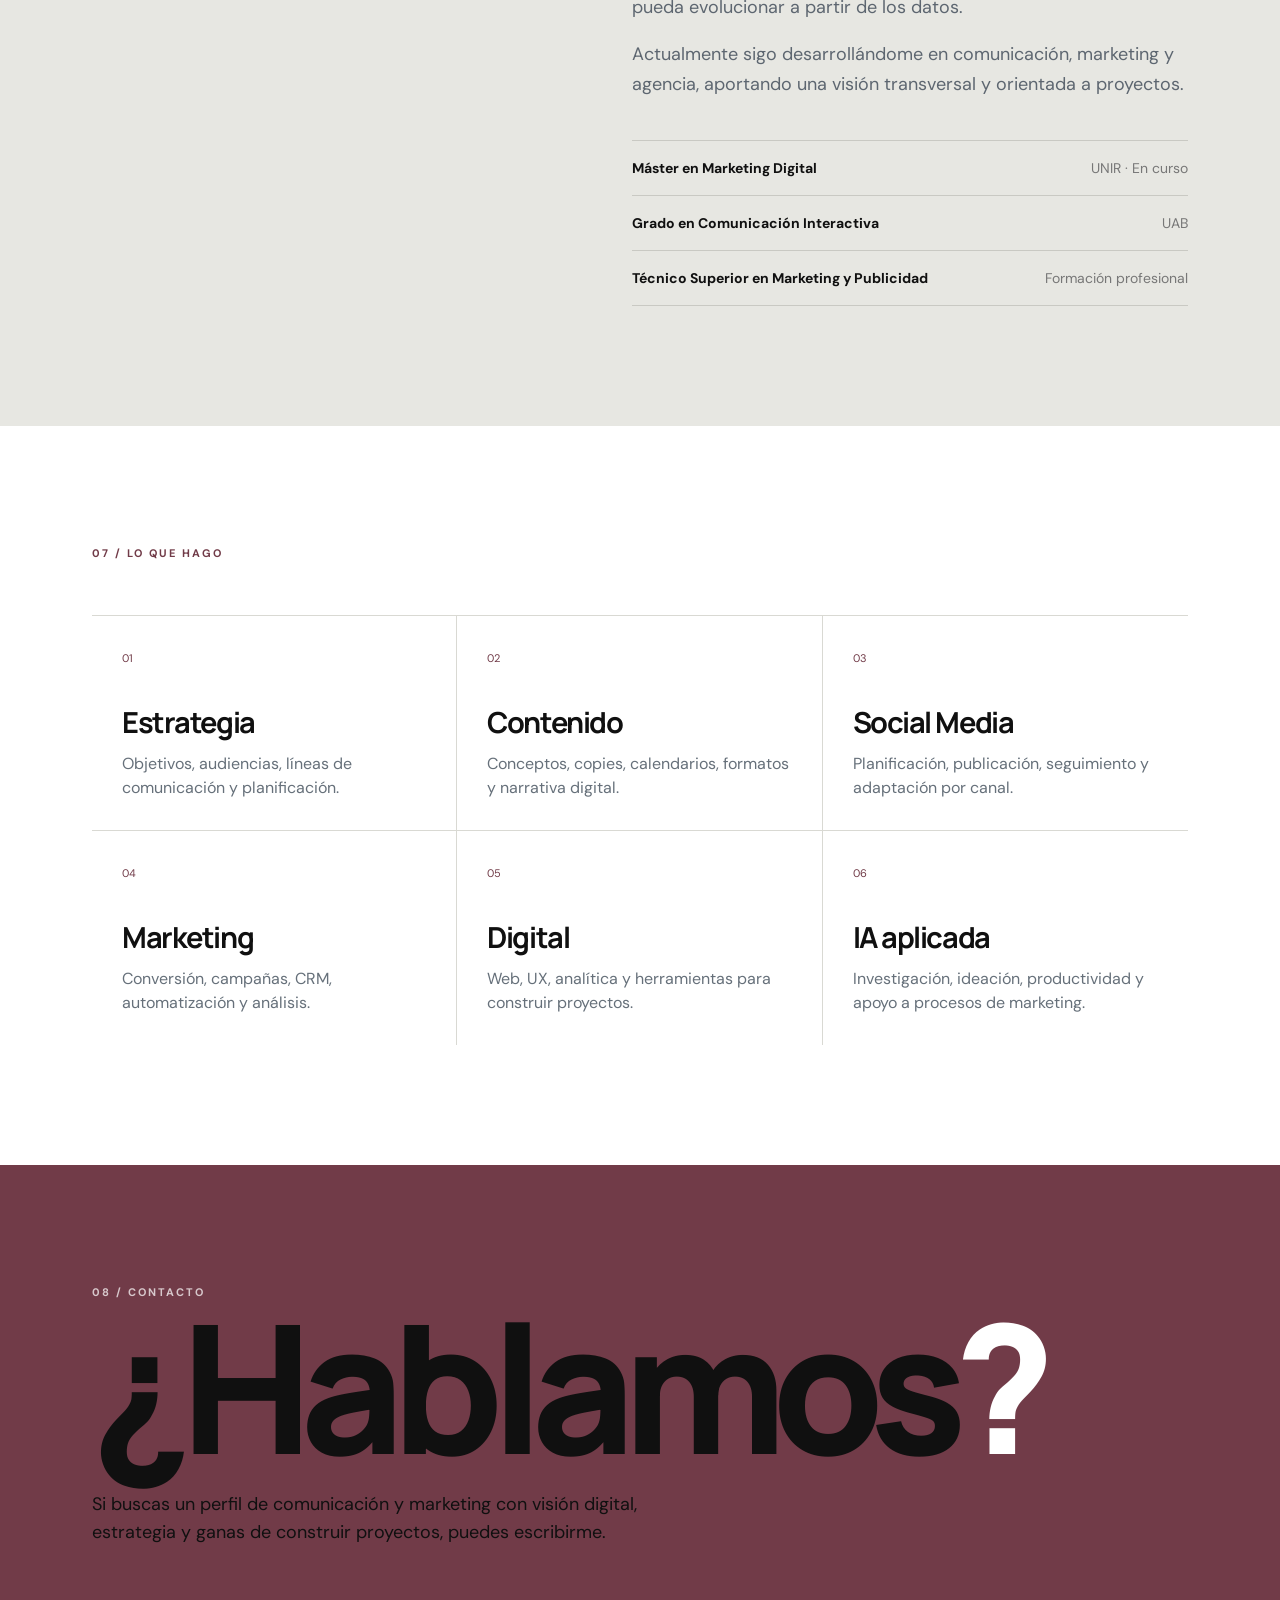
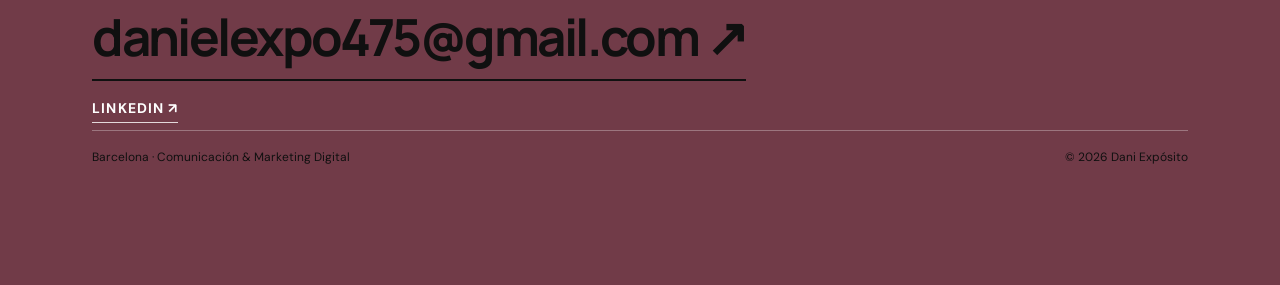
==== commit 6fce23d0: "Update index.html" ====
--- a/index.html
+++ b/index.html
@@ -543,8 +543,8 @@
       <div class="case-study-content">
 
         <h3>
-          ESTRATEGIA DE MARKETING<br>
-          Y COMUNICACIÓN
+          Estrategia de marketing<br>
+          y comunicación
         </h3>
 
         <p>
